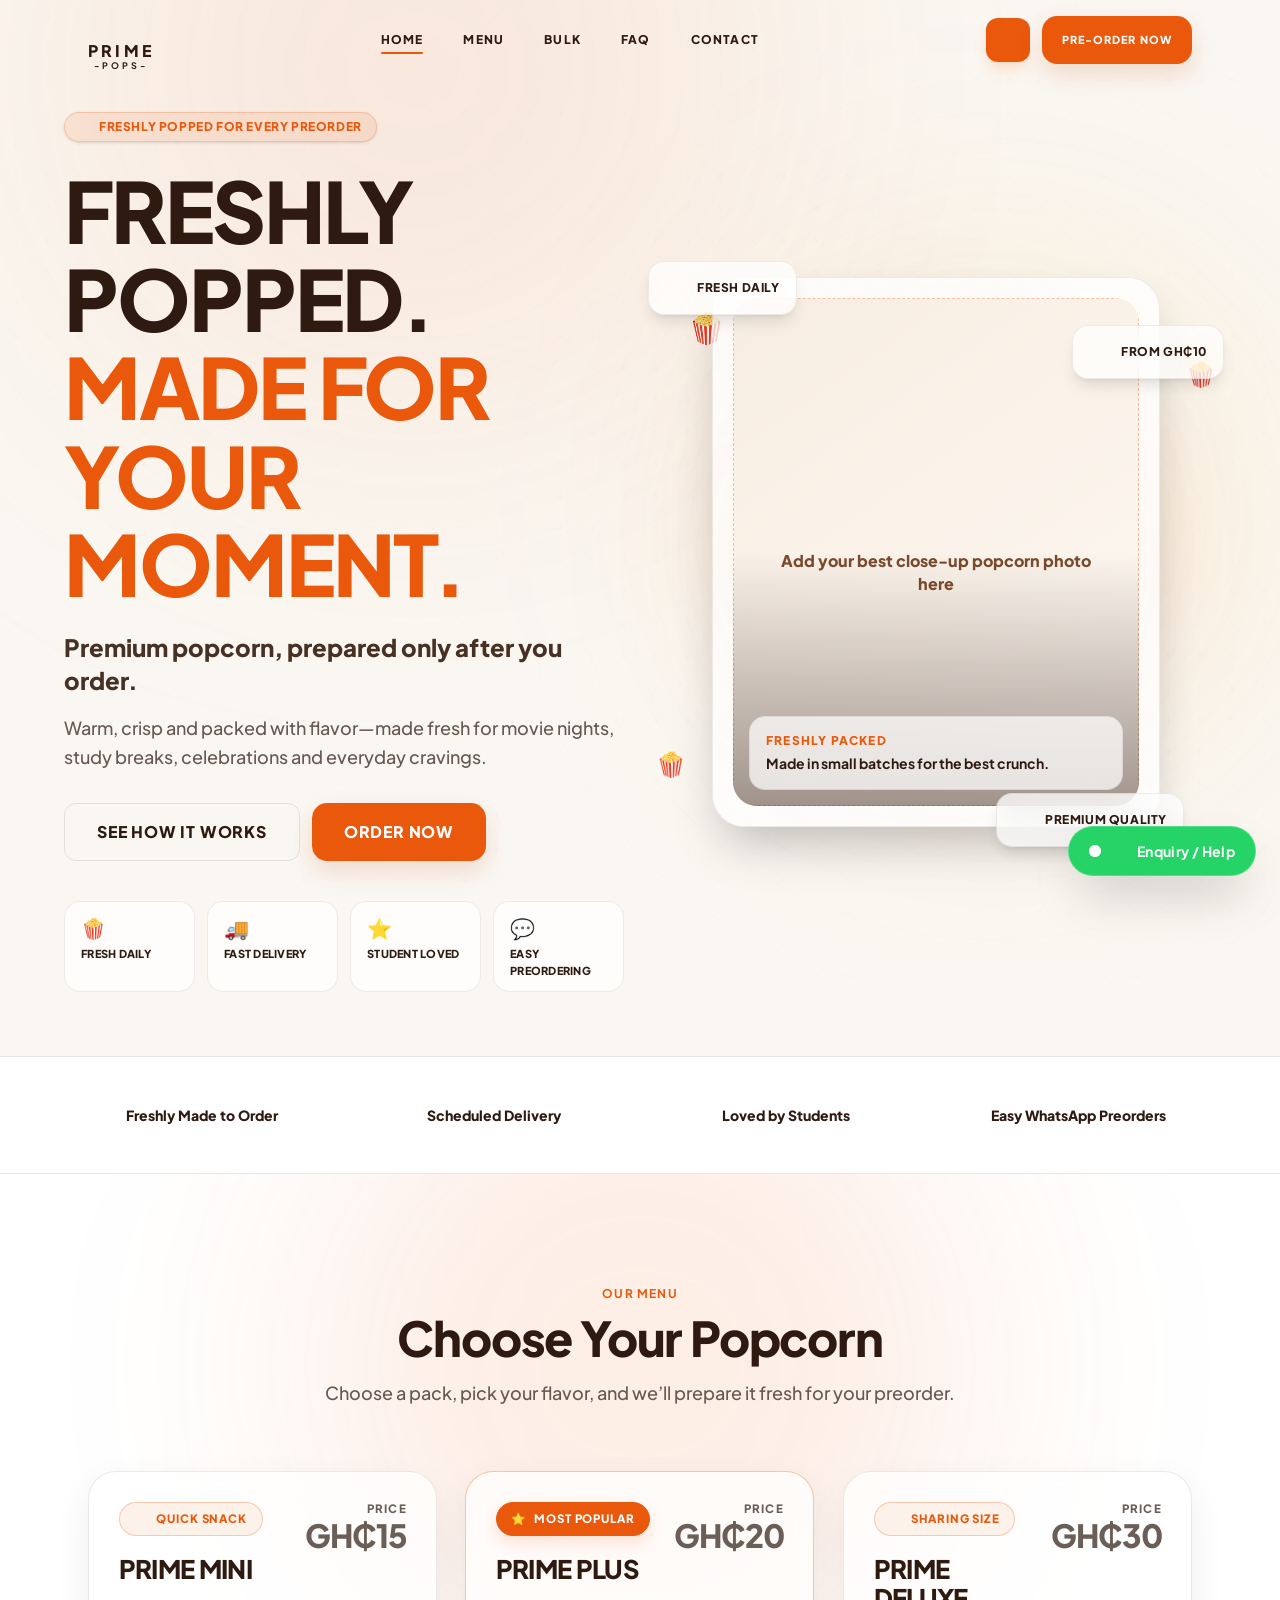
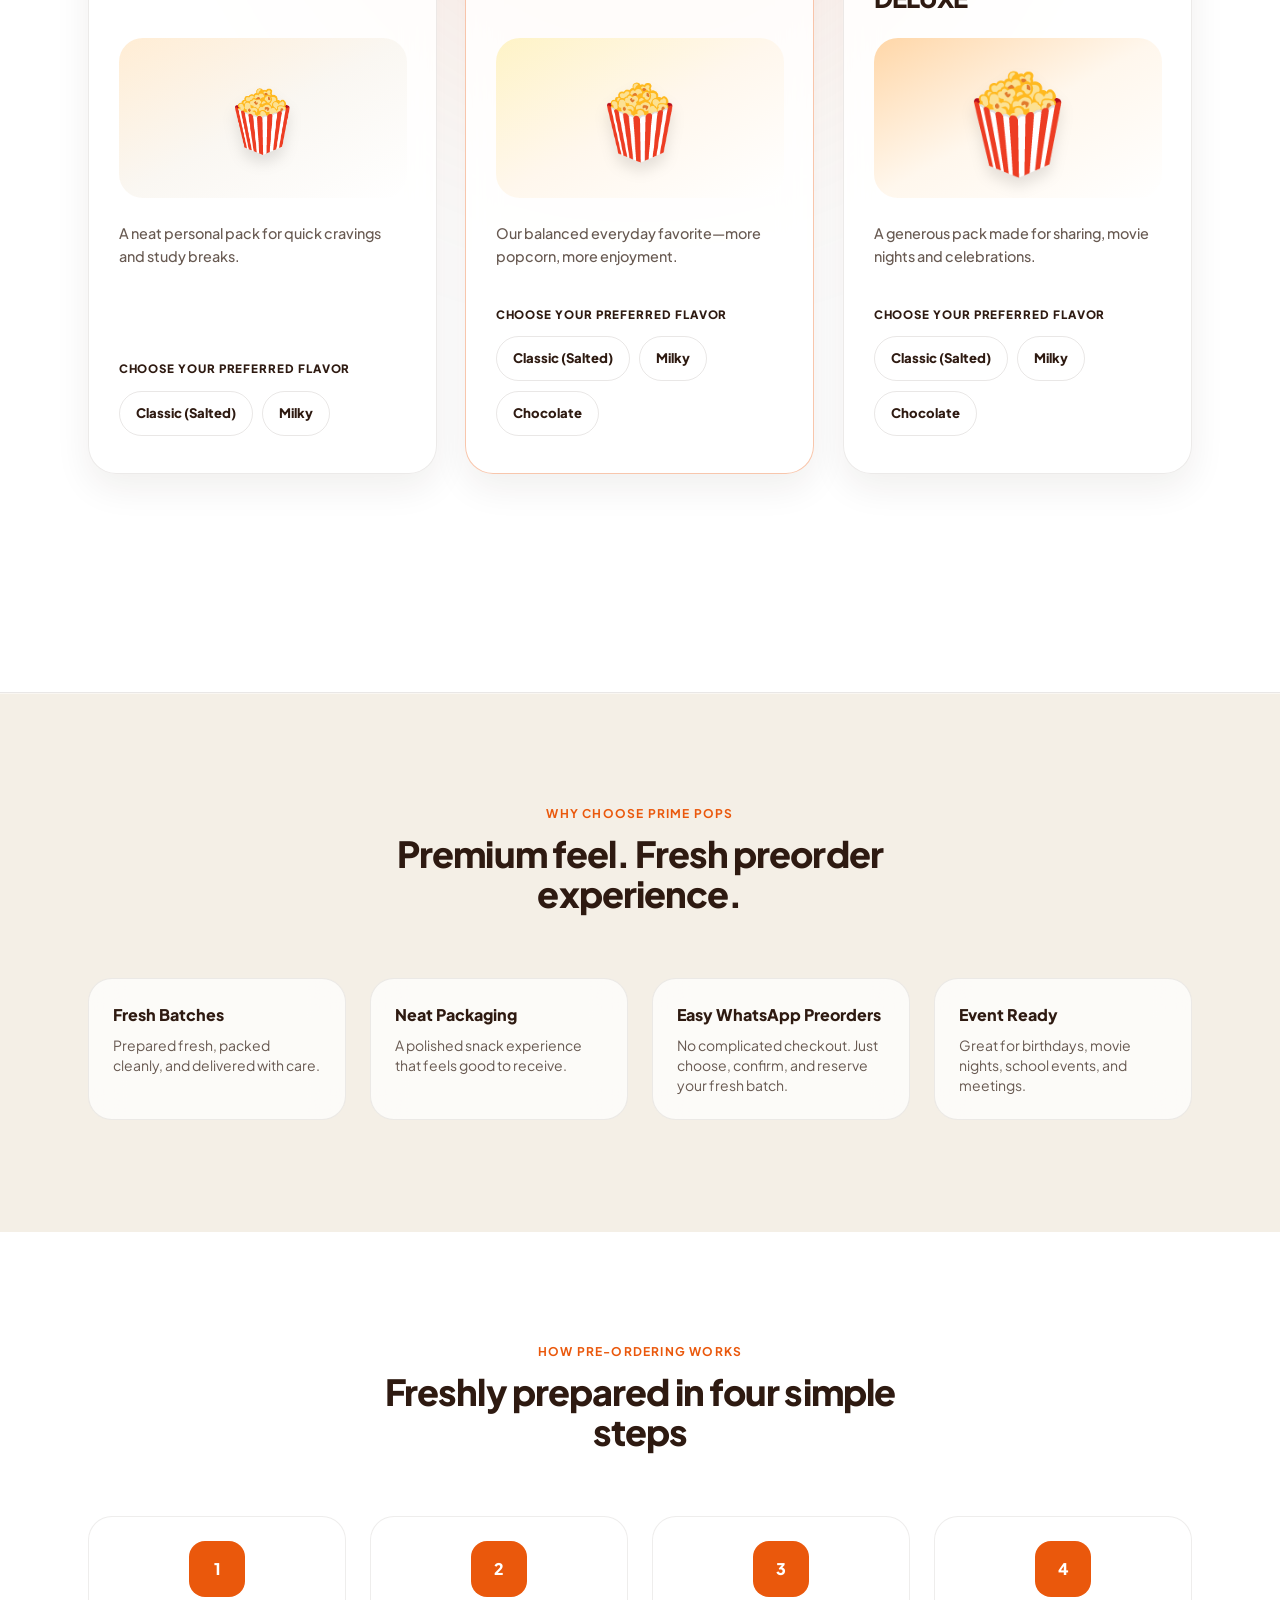
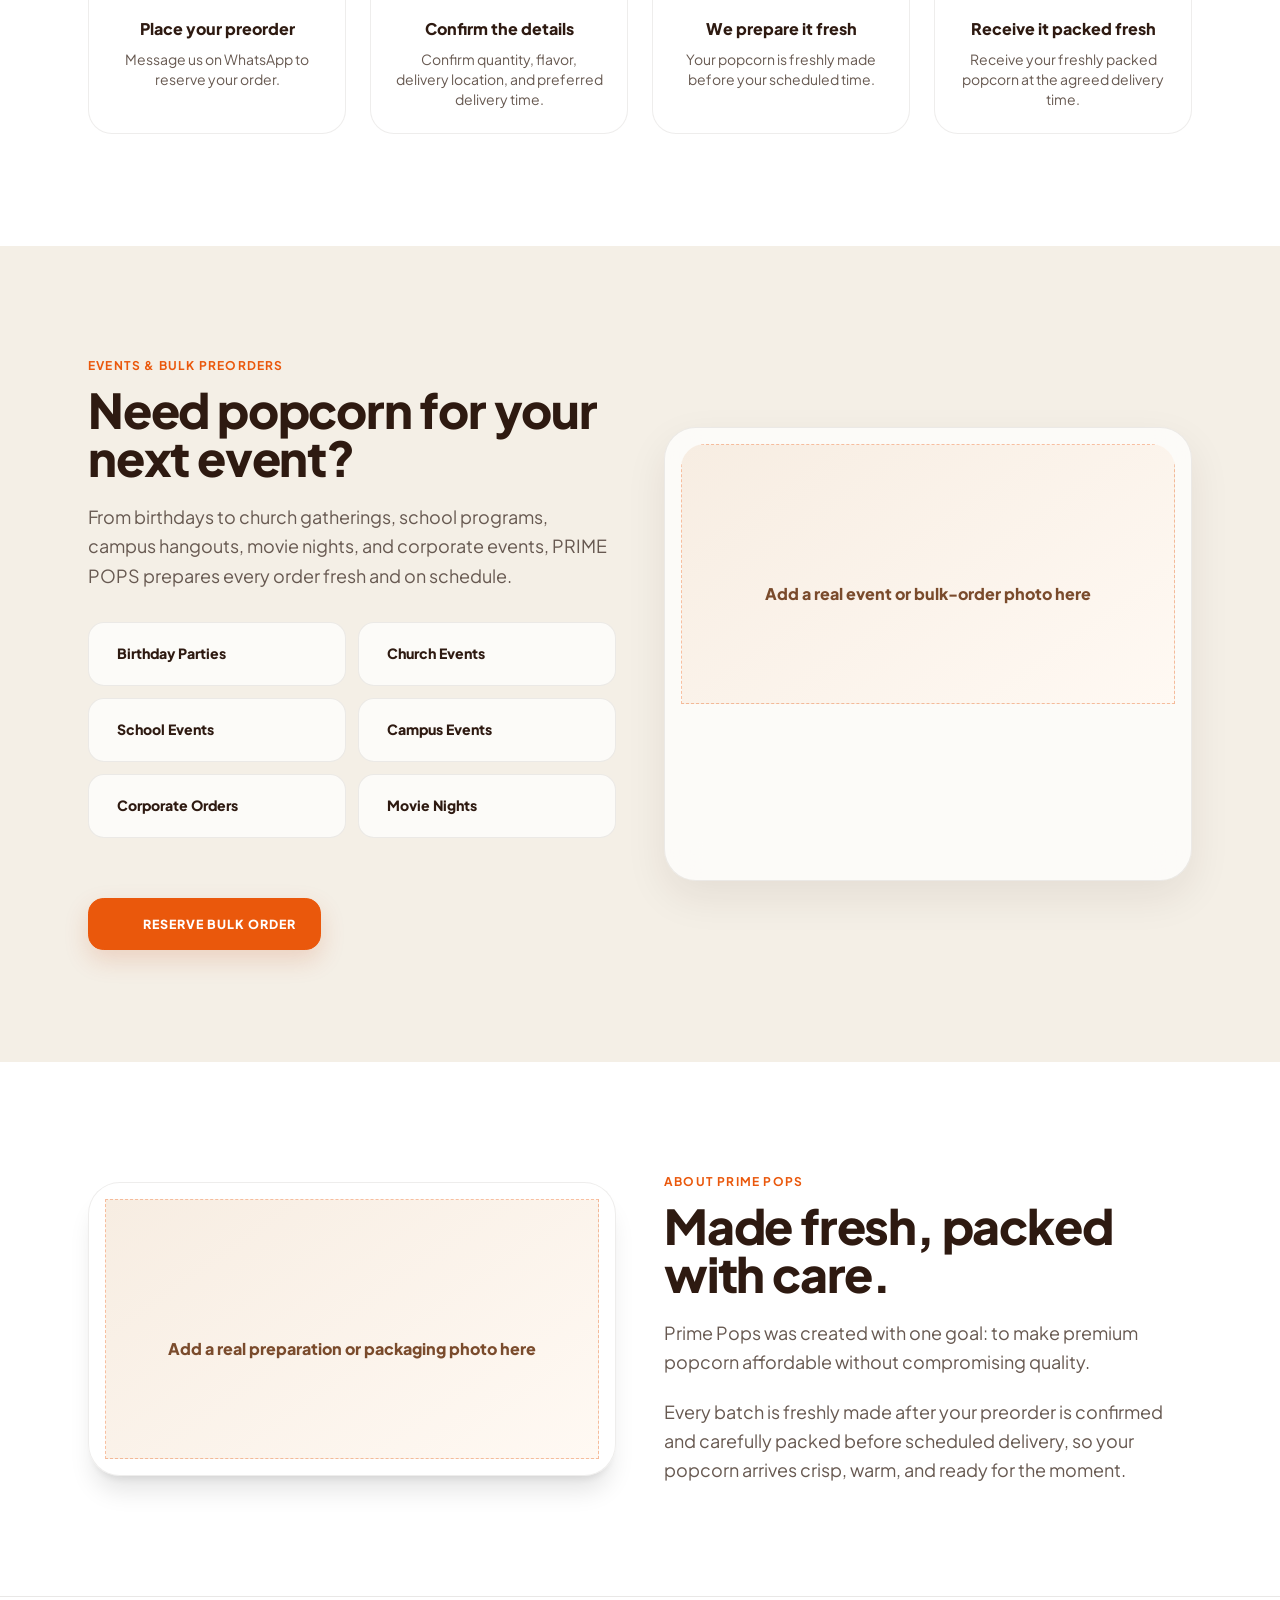
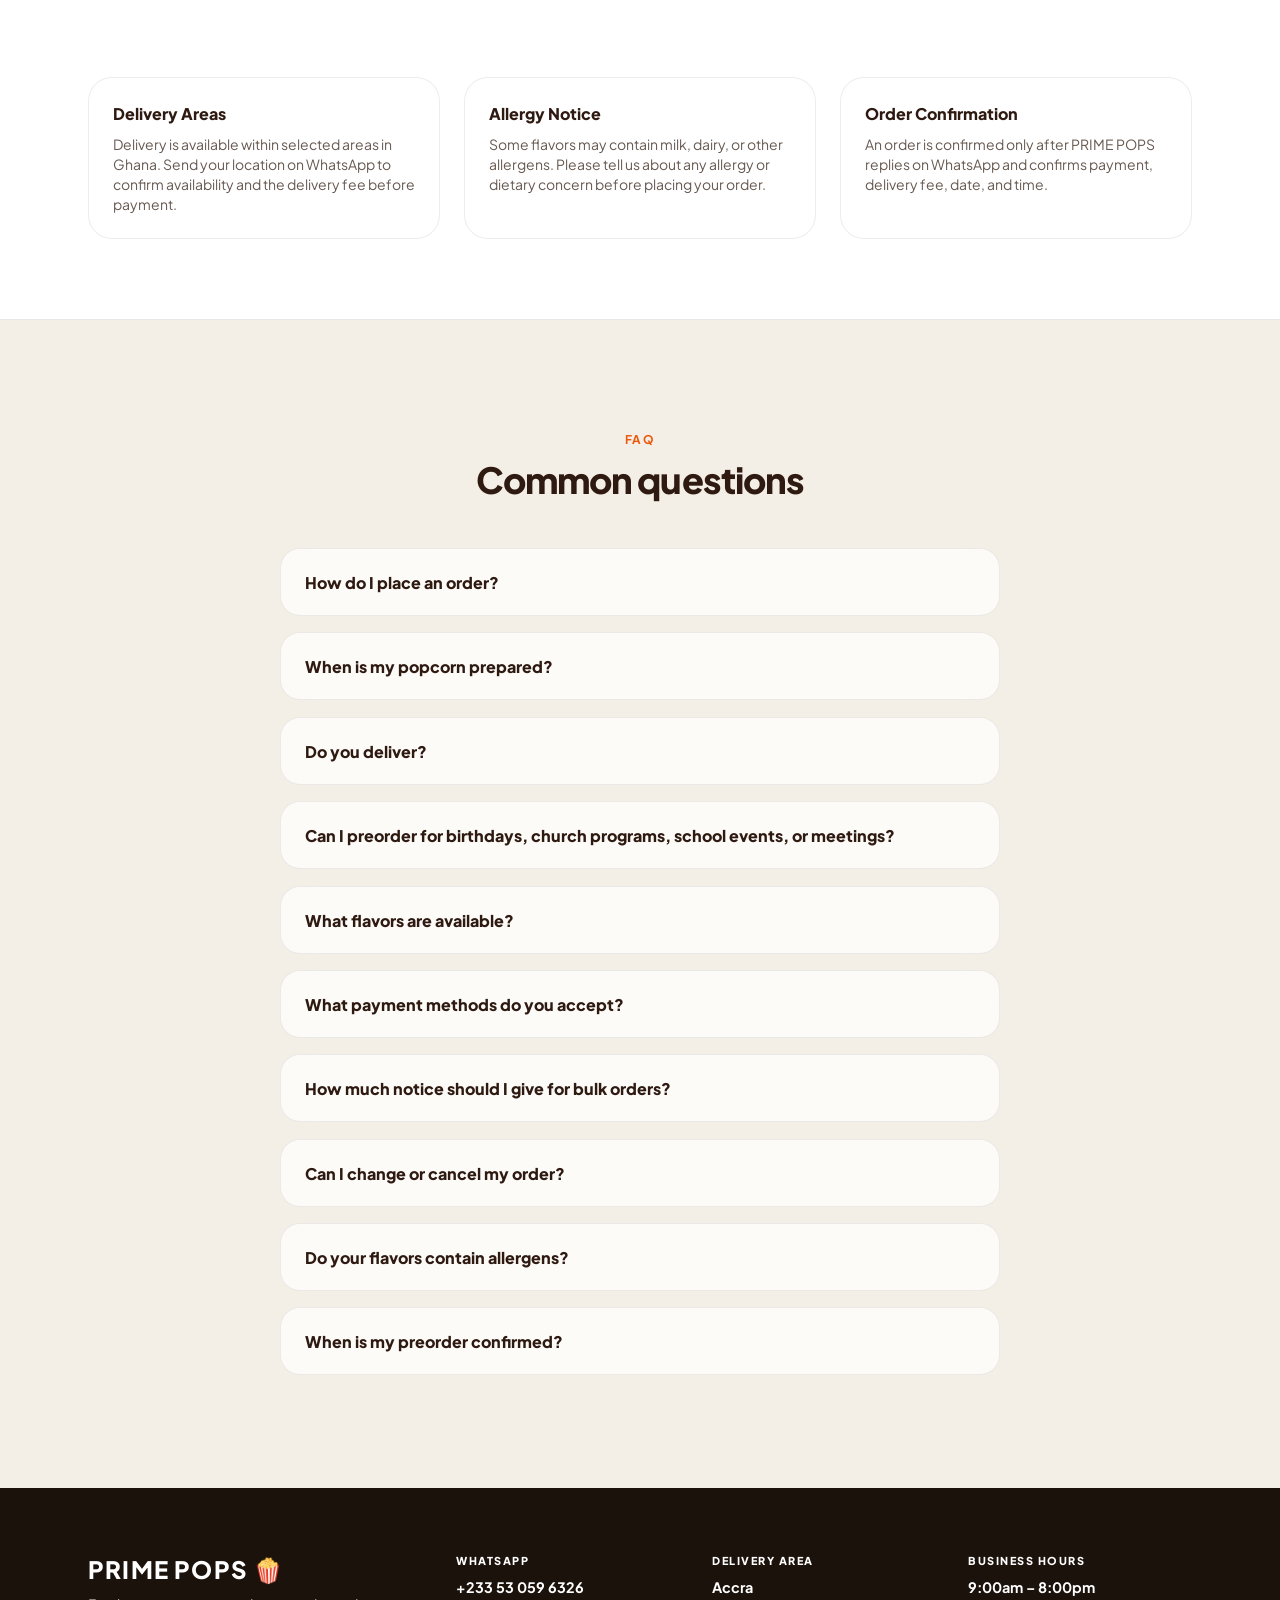
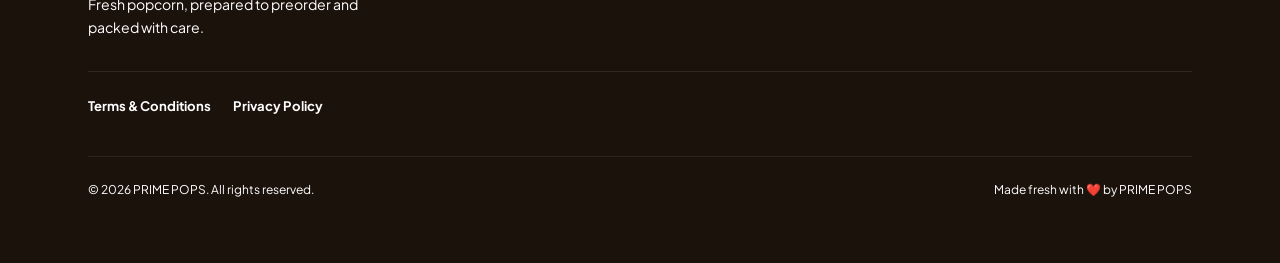
==== index.html @ 5472eee3 "First/Main codes" ====
<!DOCTYPE html>

<html class="scroll-smooth" data-build="production" lang="en">
<head>
<meta charset="utf-8"/>
<meta content="width=device-width, initial-scale=1.0" name="viewport"/>
<!-- Apply the saved theme before the page renders to prevent a light-mode flash -->
<script>
  try {
    if (localStorage.getItem('primepops-theme') === 'dark') {
      document.documentElement.classList.add('dark');
    }
  } catch (error) {}
</script>
<title>PRIME POPS | Premium Handcrafted Popcorn in Ghana</title>
<meta content="PRIME POPS offers freshly made-to-order premium popcorn for movie nights, study sessions, birthdays, events, campus deliveries, and everyday cravings. Pre-order easily on WhatsApp." name="description"/>
<meta content="PRIME POPS, premium popcorn Ghana, preorder popcorn, made to order popcorn, handcrafted popcorn, popcorn delivery, birthday popcorn packs, campus delivery, WhatsApp preorder" name="keywords"/>
<meta content="PRIME POPS" name="author"/>
<meta content="#EA580C" name="theme-color"/>
<link href="data:image/svg+xml,&lt;svg xmlns=%22http://www.w3.org/2000/svg%22 viewBox=%220 0 100 100%22&gt;&lt;text y=%22.9em%22 font-size=%2290%22&gt;🍿&lt;/text&gt;&lt;/svg&gt;" rel="icon"/>
<meta content="PRIME POPS | Popped to Perfection" property="og:title"/>
<meta content="Freshly popped after your order is confirmed—perfect for movie nights, study sessions, hangouts, birthdays, and every craving in between." property="og:description"/>
<meta content="website" property="og:type"/>
<meta content="https://images.unsplash.com/photo-1578849278619-e73505e9610f?auto=format&amp;fit=crop&amp;w=1200&amp;q=85" property="og:image"/>
<link href="https://fonts.googleapis.com" rel="preconnect"/>
<link crossorigin="" href="https://fonts.gstatic.com" rel="preconnect"/>
<link href="https://fonts.googleapis.com/css2?family=Plus+Jakarta+Sans:wght@300;400;500;600;700;800;950&amp;display=swap" rel="stylesheet"/>
<script defer="" src="https://unpkg.com/lucide@0.468.0"></script>
<script type="application/ld+json">
  {
    "@context": "https://schema.org",
    "@type": "FoodEstablishment",
    "name": "PRIME POPS",
    "description": "Freshly made-to-order premium popcorn for movie nights, study sessions, birthdays, events, and everyday cravings.",
    "servesCuisine": "Snacks",
    "priceRange": "GH₵10+",
    "telephone": "+233530596326",
    "sameAs": [],
    "makesOffer": [
      {"@type": "Offer", "name": "Prime Mini", "description": "Available in Classic (Salted) and Milky flavors.", "price": "15", "priceCurrency": "GHS", "availability": "https://schema.org/InStock"},
      {"@type": "Offer", "name": "Prime Plus", "description": "Available in Classic (Salted), Milky, and Chocolate flavors.", "price": "20", "priceCurrency": "GHS", "availability": "https://schema.org/InStock"},
      {"@type": "Offer", "name": "Prime Deluxe", "description": "Available in Classic (Salted), Milky, and Chocolate flavors.", "price": "30", "priceCurrency": "GHS", "availability": "https://schema.org/InStock"}
    ]
  }
  </script>
<link href="./styles.css" rel="stylesheet"/><!-- Place real optimized WebP/JPG photos inside ./images using the filenames referenced below. --></head>
<body class="bg-grid-pattern font-sans antialiased text-brand-cocoa dark:text-[#FFF8EF]">
<!-- Scroll progress indicator -->
<div id="scroll-progress"></div>
<!-- Main navigation -->
<nav class="fixed top-0 left-0 right-0 z-40 transition-all duration-300 bg-transparent border-b border-transparent" id="navbar">
<div class="max-w-6xl mx-auto px-6 h-20 flex items-center justify-between">
<a aria-label="PRIME POPS home" class="flex flex-col items-center group select-none text-brand-cocoa dark:text-white transition-colors duration-300" href="#home" id="nav-logo">
<div class="flex items-center justify-center text-brand-orange group-hover:scale-105 transition-transform duration-300">
<i class="w-7 h-7" data-lucide="popcorn"></i>
</div>
<span class="text-base font-extrabold tracking-[0.2em] leading-none mt-1">PRIME</span>
<span class="text-[9px] font-bold tracking-[0.35em] leading-none mt-0.5">-POPS-</span>
</a>
<div class="hidden md:flex items-center gap-10" id="nav-links">
<a class="nav-link text-xs font-black tracking-widest uppercase text-brand-cocoa dark:text-white hover:text-brand-orange transition-colors duration-200" href="#home">Home</a>
<a class="nav-link text-xs font-black tracking-widest uppercase text-brand-cocoa dark:text-white hover:text-brand-orange transition-colors duration-200" href="#products">Menu</a>
<a class="nav-link text-xs font-black tracking-widest uppercase text-brand-cocoa dark:text-white hover:text-brand-orange transition-colors duration-200" href="#bulk-orders">Bulk</a>
<a class="nav-link text-xs font-black tracking-widest uppercase text-brand-cocoa dark:text-white hover:text-brand-orange transition-colors duration-200" href="#faq">FAQ</a>
<a class="nav-link text-xs font-black tracking-widest uppercase text-brand-cocoa dark:text-white hover:text-brand-orange transition-colors duration-200" href="#footer">Contact</a>
</div>
<div class="hidden md:flex items-center gap-3">
<button aria-label="Toggle dark mode" class="w-11 h-11 rounded-xl bg-brand-orange hover:bg-brand-orangeHover text-white flex items-center justify-center transition-all duration-300 shadow-lg shadow-orange-500/15" id="theme-toggle-desktop">
<i class="w-5 h-5 theme-icon" data-lucide="moon"></i>
</button>
<a class="premium-button inline-flex items-center justify-center bg-brand-orange hover:bg-brand-orangeHover text-white text-[11px] font-black tracking-widest uppercase px-5 py-3 rounded-xl shadow-lg shadow-orange-500/10 select-none startup-primary-button" href="#products">Pre-Order Now</a>
</div>
<div class="flex items-center gap-3 md:hidden">
<button aria-label="Toggle dark mode" class="w-11 h-11 rounded-xl bg-brand-orange hover:bg-brand-orangeHover text-white flex items-center justify-center transition-all duration-300 shadow-lg shadow-orange-500/15" id="theme-toggle">
<i class="w-5 h-5 theme-icon" data-lucide="moon"></i>
</button>
<button aria-expanded="false" aria-label="Toggle menu" class="hamburger-toggle text-brand-cocoa dark:text-white hover:text-brand-orange focus:outline-none" id="mobile-menu-btn">
<span></span>
<span></span>
<span></span>
</button>
</div>
</div>
<div aria-hidden="true" class="mobile-menu-panel md:hidden absolute top-20 left-0 right-0 bg-[#FAF7F2]/95 dark:bg-[#120A06]/95 backdrop-blur-lg border-b border-brand-cocoa/10 dark:border-white/10 px-6 flex flex-col gap-6 shadow-xl text-brand-cocoa dark:text-white" id="mobile-menu">
<a class="mobile-link text-base font-extrabold tracking-wider uppercase hover:text-brand-orange transition-colors" href="#home"><i class="w-5 h-5 shrink-0" data-lucide="home"></i><span>Home</span></a>
<a class="mobile-link text-base font-extrabold tracking-wider uppercase hover:text-brand-orange transition-colors" href="#products"><i class="w-5 h-5 shrink-0" data-lucide="popcorn"></i><span>Menu</span></a>
<a class="mobile-link text-base font-extrabold tracking-wider uppercase hover:text-brand-orange transition-colors" href="#bulk-orders"><i class="w-5 h-5 shrink-0" data-lucide="package-check"></i><span>Bulk Preorders</span></a>
<a class="mobile-link text-base font-extrabold tracking-wider uppercase hover:text-brand-orange transition-colors" href="#faq"><i class="w-5 h-5 shrink-0" data-lucide="circle-help"></i><span>FAQ</span></a>
<a class="mobile-link text-base font-extrabold tracking-wider uppercase hover:text-brand-orange transition-colors" href="#footer"><i class="w-5 h-5 shrink-0" data-lucide="message-circle"></i><span>Contact</span></a>
<a class="mobile-link w-full text-center bg-brand-orange hover:bg-brand-orangeHover text-white text-xs font-black tracking-widest uppercase py-4 rounded-xl transition-all shadow-md" href="#products"><i class="w-5 h-5 shrink-0" data-lucide="shopping-bag"></i><span>Pre-Order Now</span></a>
</div>
</nav>
<!-- Main website content -->
<main id="main-content">
<!-- Hero section -->
<section class="min-h-screen flex items-center justify-center pt-28 pb-16 px-6 relative overflow-hidden" id="home">
<div class="absolute inset-0 pointer-events-none overflow-hidden -z-10">
<div class="absolute -top-[280px] left-[5%] w-[700px] h-[700px] bg-brand-orange/10 rounded-full blur-[150px] animate-pulse-soft mobile-soft-blur"></div>
<div class="absolute top-[250px] right-[2%] w-[520px] h-[520px] bg-amber-500/10 rounded-full blur-[130px] animate-pulse-soft mobile-soft-blur"></div>
</div>
<div class="max-w-6xl mx-auto w-full grid lg:grid-cols-12 gap-14 lg:gap-8 items-center relative z-10">
<div class="lg:col-span-6 text-center lg:text-left flex flex-col items-center lg:items-start reveal-left">
<div class="inline-flex items-center gap-1.5 px-3.5 py-1.5 bg-[#FDF2E9] dark:bg-brand-orange/10 border border-orange-200/80 dark:border-orange-400/20 rounded-full text-xs font-extrabold text-brand-orange tracking-wider uppercase mb-6 shadow-sm">
<i class="w-3.5 h-3.5 fill-brand-orange text-brand-orange" data-lucide="star"></i>Freshly Popped for Every Preorder</div>
<h1 class="text-5xl sm:text-6xl md:text-[5.25rem] font-black text-brand-cocoa dark:text-white tracking-tight leading-[1.05] mb-6">FRESHLY POPPED.<br/><span class="text-brand-orange">MADE FOR YOUR MOMENT.</span></h1>
<h2 class="text-xl sm:text-2xl font-extrabold text-brand-cocoaLight dark:text-orange-50 leading-snug mb-4">Premium popcorn, prepared only after you order.</h2>
<p class="text-brand-gray dark:text-orange-100/75 text-base md:text-lg max-w-xl mb-8 leading-relaxed font-medium">Warm, crisp and packed with flavor—made fresh for movie nights, study breaks, celebrations and everyday cravings.</p>
<div class="flex flex-col sm:flex-row gap-3 w-full sm:w-auto mb-10">
<a class="inline-flex items-center justify-center px-8 py-4 bg-white/70 dark:bg-white/10 hover:bg-white dark:hover:bg-white/15 text-brand-cocoa dark:text-white font-extrabold rounded-xl tracking-wider uppercase border border-brand-cocoa/10 dark:border-white/10 transition-all duration-300" href="#order-process">
              See How It Works
            </a>
<a class="premium-button inline-flex items-center justify-center px-8 py-4 bg-brand-orange hover:bg-brand-orangeHover text-white font-extrabold rounded-xl tracking-wider uppercase shadow-xl shadow-orange-500/25 startup-primary-button" href="#products">
              ORDER NOW 
            </a>
</div>
<div class="grid grid-cols-2 sm:grid-cols-4 gap-3 w-full max-w-xl">
<div class="glass-card rounded-2xl px-4 py-3 text-left"><div class="text-xl">🍿</div><p class="text-[11px] font-black uppercase tracking-wide mt-1">Fresh Daily</p></div>
<div class="glass-card rounded-2xl px-4 py-3 text-left"><div class="text-xl">🚚</div><p class="text-[11px] font-black uppercase tracking-wide mt-1">Fast Delivery</p></div>
<div class="glass-card rounded-2xl px-4 py-3 text-left"><div class="text-xl">⭐</div><p class="text-[11px] font-black uppercase tracking-wide mt-1">Student Loved</p></div>
<div class="glass-card rounded-2xl px-4 py-3 text-left"><div class="text-xl">💬</div><p class="text-[11px] font-black uppercase tracking-wide mt-1">Easy Preordering</p></div>
</div>
</div>
<div class="lg:col-span-6 flex justify-center items-center relative reveal-right">
<span class="absolute top-8 left-8 text-3xl animate-popcorn-float select-none">🍿</span>
<span class="absolute bottom-12 left-0 text-2xl animate-float-delayed select-none">🍿</span>
<span class="absolute top-20 right-0 text-2xl animate-float-slow select-none">🍿</span>
<div class="absolute w-80 h-80 rounded-full bg-brand-orange/20 blur-[80px] pointer-events-none -z-10 animate-pulse-soft mobile-soft-blur"></div>
<div class="w-full max-w-md glass-card rounded-[2rem] p-4 md:p-5 shadow-2xl relative border border-brand-orange/15 overflow-hidden animate-float-slow">
<div class="absolute inset-0 bg-gradient-to-tr from-white/0 via-white/5 to-white/30 dark:to-white/5 pointer-events-none"></div>
<div class="relative rounded-[1.5rem] overflow-hidden bg-brand-creamDark dark:bg-brand-deepSoft aspect-[4/5]">
<!-- Replace ./images/hero-popcorn.webp with your real optimized photo. Recommended WebP. --><img alt="Your real hero popcorn photo" class="w-full h-full object-cover product-img photo-slot-image" decoding="async" height="1125" loading="eager" onerror="this.hidden=true; this.nextElementSibling.hidden=false;" src="./images/hero-popcorn.webp" width="900"/><div class="photo-slot-marker" hidden=""><i class="w-7 h-7" data-lucide="image-plus"></i><span>Add your best close-up popcorn photo here</span></div>
<div class="absolute inset-0 bg-gradient-to-t from-brand-cocoa/45 via-transparent to-transparent"></div>
<div class="absolute left-4 bottom-4 right-4 glass-card rounded-2xl p-4 text-left">
<p class="text-xs font-black tracking-widest uppercase text-brand-orange mb-1">Freshly packed</p>
<p class="text-sm font-bold text-brand-cocoa dark:text-white">Made in small batches for the best crunch.</p>
</div>
</div>
</div>
<div class="absolute -top-4 -left-2 glass-card rounded-2xl p-4 shadow-lg hidden sm:flex items-center gap-3 animate-float-delayed">
<i class="w-5 h-5 text-brand-orange" data-lucide="sparkles"></i><span class="text-xs font-black uppercase tracking-wider">Fresh Daily</span>
</div>
<div class="absolute top-12 -right-2 glass-card rounded-2xl p-4 shadow-lg hidden sm:flex items-center gap-3 animate-float-slow">
<i class="w-5 h-5 text-brand-orange" data-lucide="badge-cent"></i><span class="text-xs font-black uppercase tracking-wider">From GH₵10</span>
</div>
<div class="absolute -bottom-5 right-8 glass-card rounded-2xl p-4 shadow-lg hidden sm:flex items-center gap-3 animate-float-delayed">
<i class="w-5 h-5 text-brand-orange" data-lucide="shield-check"></i><span class="text-xs font-black uppercase tracking-wider">Premium Quality</span>
</div>
</div>
</div>
</section>


<!-- Key service highlights -->
<section class="py-8 px-6 border-y border-brand-cocoa/5 dark:border-white/10 section-white reveal">
<div class="max-w-6xl mx-auto grid grid-cols-2 md:grid-cols-4 gap-4 text-center">
<div class="p-4"><i class="w-6 h-6 text-brand-orange mx-auto mb-2" data-lucide="popcorn"></i><p class="font-extrabold text-sm">Freshly Made to Order</p></div>
<div class="p-4"><i class="w-6 h-6 text-brand-orange mx-auto mb-2" data-lucide="truck"></i><p class="font-extrabold text-sm">Scheduled Delivery</p></div>
<div class="p-4"><i class="w-6 h-6 text-brand-orange mx-auto mb-2" data-lucide="star"></i><p class="font-extrabold text-sm">Loved by Students</p></div>
<div class="p-4"><i class="w-6 h-6 text-brand-orange mx-auto mb-2" data-lucide="message-circle"></i><p class="font-extrabold text-sm">Easy WhatsApp Preorders</p></div>
</div>
</section>


<!-- Product menu and flavor selection -->
<section class="py-28 section-white border-b border-brand-cocoa/5 dark:border-white/10 relative overflow-hidden" id="products">
<div class="absolute -top-40 left-1/2 -translate-x-1/2 w-[700px] h-[700px] bg-brand-orange/5 dark:bg-brand-orange/10 rounded-full blur-[120px] pointer-events-none"></div>
<div class="max-w-6xl mx-auto px-6 relative z-10">
<div class="text-center max-w-2xl mx-auto mb-16 reveal">
<span class="text-xs font-bold text-brand-orange tracking-widest uppercase block mb-3">Our Menu</span>
<h2 class="text-4xl md:text-5xl font-black tracking-tight mb-4">Choose Your Popcorn</h2>
<p class="text-brand-gray dark:text-orange-100/70 text-base md:text-lg leading-relaxed font-medium">Choose a pack, pick your flavor, and we’ll prepare it fresh for your preorder.</p>
</div>
<div class="grid lg:grid-cols-3 gap-7 mb-10 items-stretch">
<article aria-label="Select Prime Mini pack" class="menu-pack-card glass-card rounded-3xl p-7 transition-all duration-500 reveal startup-product-card" id="pack-mini" onclick="selectPack('mini')" role="button" tabindex="0">
<div class="product-card-header">
<div class="product-card-heading">
<span class="product-card-label">
<i class="w-3.5 h-3.5" data-lucide="popcorn"></i>
<span>Quick Snack</span>
</span>
<h3 class="product-card-title">PRIME MINI</h3>
</div>
<div class="product-card-price">
<p class="product-card-price-label">Price</p>
<p class="product-card-price-value">GH₵15</p>
</div>
</div>
<div class="product-card-visual h-36 rounded-3xl bg-gradient-to-br from-orange-100 via-brand-cream to-white dark:from-brand-orange/15 dark:via-white/5 dark:to-brand-deepSoft flex items-center justify-center mb-6 overflow-hidden">
<div class="text-6xl drop-shadow-xl transition-transform duration-500 hover:scale-110">🍿</div>
</div>
<p class="text-brand-gray dark:text-orange-100/70 text-sm leading-relaxed mb-6 font-medium">A neat personal pack for quick cravings and study breaks.</p>
<div class="space-y-2" id="flavors-mini"></div>
</article>
<article aria-label="Select Prime Plus pack" class="menu-pack-card glass-card rounded-3xl p-7 transition-all duration-500 reveal reveal-delay-100 startup-product-card most-popular-card" id="pack-bossu" onclick="selectPack('bossu')" role="button" tabindex="0">
<div class="product-card-header">
<div class="product-card-heading">
<span class="product-card-label product-card-label-popular" aria-label="Most popular product">
<span aria-hidden="true">⭐</span>
<span>Most Popular</span>
</span>
<h3 class="product-card-title">PRIME PLUS</h3>
</div>
<div class="product-card-price">
<p class="product-card-price-label">Price</p>
<p class="product-card-price-value">GH₵20</p>
</div>
</div>
<div class="product-card-visual h-36 rounded-3xl bg-gradient-to-br from-amber-100 via-orange-50 to-white dark:from-brand-orange/20 dark:via-white/5 dark:to-brand-deepSoft flex items-center justify-center mb-6 overflow-hidden">
<div class="text-7xl drop-shadow-xl transition-transform duration-500 hover:scale-110">🍿</div>
</div>
<p class="text-brand-gray dark:text-orange-100/70 text-sm leading-relaxed mb-6 font-medium">Our balanced everyday favorite—more popcorn, more enjoyment.</p>
<div class="space-y-2" id="flavors-bossu"></div>
</article>
<article aria-label="Select Prime Deluxe pack" class="menu-pack-card glass-card rounded-3xl p-7 transition-all duration-500 reveal reveal-delay-200 startup-product-card" id="pack-bigman" onclick="selectPack('bigman')" role="button" tabindex="0">
<div class="product-card-header">
<div class="product-card-heading">
<span class="product-card-label">
<i class="w-3.5 h-3.5" data-lucide="crown"></i>
<span>Sharing Size</span>
</span>
<h3 class="product-card-title">PRIME DELUXE</h3>
</div>
<div class="product-card-price">
<p class="product-card-price-label">Price</p>
<p class="product-card-price-value">GH₵30</p>
</div>
</div>
<div class="product-card-visual h-36 rounded-3xl bg-gradient-to-br from-orange-200 via-orange-50 to-white dark:from-brand-orange/25 dark:via-white/5 dark:to-brand-deepSoft flex items-center justify-center mb-6 overflow-hidden">
<div class="text-8xl drop-shadow-xl transition-transform duration-500 hover:scale-110">🍿</div>
</div>
<p class="text-brand-gray dark:text-orange-100/70 text-sm leading-relaxed mb-6 font-medium">A generous pack made for sharing, movie nights and celebrations.</p>
<div class="space-y-2" id="flavors-bigman"></div>
</article>
</div>
<div aria-live="polite" class="menu-summary-card glass-card rounded-[2rem] p-6 md:p-8 shadow-xl checkout-bar" id="menu-checkout">
<div class="grid lg:grid-cols-12 gap-8 items-center">
<div class="lg:col-span-5">
<span class="text-xs font-black text-brand-orange tracking-widest uppercase block mb-2">Ready to order</span>
<h3 class="text-2xl md:text-3xl font-black tracking-tight mb-3">Proceed to Checkout</h3>
<p class="text-sm text-brand-gray dark:text-orange-100/70 leading-relaxed">Choose your pack and flavor, then reserve it on WhatsApp. Your popcorn will be freshly made after confirmation.</p>
<div class="mt-4 rounded-2xl border border-orange-200 dark:border-orange-400/20 bg-orange-50/80 dark:bg-brand-orange/10 p-4">
<p class="text-xs font-extrabold leading-relaxed text-brand-cocoa dark:text-orange-50"><span class="text-brand-orange">Important:</span> Sending the WhatsApp message does not confirm your order. Your preorder is confirmed only after PRIME POPS replies and payment or delivery arrangements are agreed.</p>
</div>
</div>
<div class="lg:col-span-4 grid grid-cols-2 gap-4">
<div class="rounded-2xl bg-white/70 dark:bg-white/5 border border-brand-cocoa/5 dark:border-white/10 p-4">
<p class="text-[10px] font-black tracking-widest text-brand-gray dark:text-orange-100/60 uppercase mb-1">Selected</p>
<p class="font-extrabold" id="summary-pack">Not selected</p>
</div>
<div class="rounded-2xl bg-white/70 dark:bg-white/5 border border-brand-cocoa/5 dark:border-white/10 p-4">
<p class="text-[10px] font-black tracking-widest text-brand-gray dark:text-orange-100/60 uppercase mb-1">Flavor</p>
<p class="font-extrabold" id="summary-flavor">Not selected</p>
</div>
<div class="rounded-2xl bg-white/70 dark:bg-white/5 border border-brand-cocoa/5 dark:border-white/10 p-4 flex items-center justify-between col-span-2 sm:col-span-1">
<div>
<p class="text-[10px] font-black tracking-widest text-brand-gray dark:text-orange-100/60 uppercase mb-1">Quantity</p>
<p class="font-extrabold" id="summary-qty">Not selected</p>
</div>
<div class="flex items-center gap-2">
<button aria-label="Decrease checkout quantity" class="w-9 h-9 rounded-xl bg-white dark:bg-white/10 border border-brand-cocoa/10 dark:border-white/10 font-black transition hover:border-brand-orange" onclick="changeMenuQty(-1)">−</button>
<button aria-label="Increase checkout quantity" class="w-9 h-9 rounded-xl bg-white dark:bg-white/10 border border-brand-cocoa/10 dark:border-white/10 font-black transition hover:border-brand-orange" onclick="changeMenuQty(1)">+</button>
</div>
</div>
<div class="rounded-2xl bg-brand-orange text-white p-4 col-span-2 sm:col-span-1">
<p class="text-[10px] font-black tracking-widest text-white/75 uppercase mb-1">Total</p>
<p class="font-black text-2xl" id="summary-total">GH₵0</p>
</div>
</div>
<div class="lg:col-span-3">
<button class="premium-button w-full py-4 bg-brand-orange hover:bg-brand-orangeHover text-white font-black rounded-2xl flex items-center justify-center gap-2 shadow-xl shadow-orange-500/20 startup-primary-button" onclick="preorderSelectedPack()">
<i class="w-5 h-5" data-lucide="message-square"></i>
                Preorder Now
              </button>
<button class="back-to-menu-button" onclick="backToMenu()" type="button">
<i class="w-4 h-4" data-lucide="arrow-left"></i>
Back to Menu
</button>
<p class="flavor-error mt-4 text-center" id="menu-checkout-error">Please choose a pack and flavor before continuing.</p>
<p class="hidden mt-4 text-center text-xs font-bold text-brand-orange" id="large-order-notice">Orders above 20 packs may require 24–48 hours’ notice.</p>
</div>
</div>
</div>
</div>
</section>


<!-- Why choose PRIME POPS -->
<section class="py-28 section-alt" id="why">
<div class="max-w-6xl mx-auto px-6"><div class="text-center max-w-xl mx-auto mb-16 reveal"><span class="text-xs font-bold text-brand-orange tracking-widest uppercase block mb-3">Why Choose PRIME POPS</span><h2 class="text-4xl font-black tracking-tight">Premium feel. Fresh preorder experience.</h2></div>
<div class="grid sm:grid-cols-2 lg:grid-cols-4 gap-6">
<div class="glass-card rounded-3xl p-6 reveal"><i class="w-7 h-7 text-brand-orange mb-5" data-lucide="sparkles"></i><h3 class="font-extrabold mb-2">Fresh Batches</h3><p class="text-sm text-brand-gray dark:text-orange-100/70">Prepared fresh, packed cleanly, and delivered with care.</p></div>
<div class="glass-card rounded-3xl p-6 reveal reveal-delay-100"><i class="w-7 h-7 text-brand-orange mb-5" data-lucide="package-check"></i><h3 class="font-extrabold mb-2">Neat Packaging</h3><p class="text-sm text-brand-gray dark:text-orange-100/70">A polished snack experience that feels good to receive.</p></div>
<div class="glass-card rounded-3xl p-6 reveal reveal-delay-200"><i class="w-7 h-7 text-brand-orange mb-5" data-lucide="message-circle"></i><h3 class="font-extrabold mb-2">Easy WhatsApp Preorders</h3><p class="text-sm text-brand-gray dark:text-orange-100/70">No complicated checkout. Just choose, confirm, and reserve your fresh batch.</p></div>
<div class="glass-card rounded-3xl p-6 reveal reveal-delay-300"><i class="w-7 h-7 text-brand-orange mb-5" data-lucide="calendar-heart"></i><h3 class="font-extrabold mb-2">Event Ready</h3><p class="text-sm text-brand-gray dark:text-orange-100/70">Great for birthdays, movie nights, school events, and meetings.</p></div>
</div></div>
</section>


<!-- Ordering process -->
<section class="py-28 section-white" id="order-process">
<div class="max-w-6xl mx-auto px-6"><div class="text-center max-w-xl mx-auto mb-16 reveal"><span class="text-xs font-bold text-brand-orange tracking-widest uppercase block mb-3">How Pre-Ordering Works</span><h2 class="text-4xl font-black tracking-tight">Freshly prepared in four simple steps</h2></div>
<div class="grid md:grid-cols-4 gap-6">
<div class="glass-card rounded-3xl p-6 text-center reveal"><div class="w-14 h-14 mx-auto bg-brand-orange text-white rounded-2xl grid place-items-center font-black mb-5">1</div><h3 class="font-extrabold mb-2">Place your preorder</h3><p class="text-sm text-brand-gray dark:text-orange-100/70">Message us on WhatsApp to reserve your order.</p></div>
<div class="glass-card rounded-3xl p-6 text-center reveal reveal-delay-100"><div class="w-14 h-14 mx-auto bg-brand-orange text-white rounded-2xl grid place-items-center font-black mb-5">2</div><h3 class="font-extrabold mb-2">Confirm the details</h3><p class="text-sm text-brand-gray dark:text-orange-100/70">Confirm quantity, flavor, delivery location, and preferred delivery time.</p></div>
<div class="glass-card rounded-3xl p-6 text-center reveal reveal-delay-200"><div class="w-14 h-14 mx-auto bg-brand-orange text-white rounded-2xl grid place-items-center font-black mb-5">3</div><h3 class="font-extrabold mb-2">We prepare it fresh</h3><p class="text-sm text-brand-gray dark:text-orange-100/70">Your popcorn is freshly made before your scheduled time.</p></div>
<div class="glass-card rounded-3xl p-6 text-center reveal reveal-delay-300"><div class="w-14 h-14 mx-auto bg-brand-orange text-white rounded-2xl grid place-items-center font-black mb-5">4</div><h3 class="font-extrabold mb-2">Receive it packed fresh</h3><p class="text-sm text-brand-gray dark:text-orange-100/70">Receive your freshly packed popcorn at the agreed delivery time.</p></div>
</div></div>
</section>


<!-- Events and bulk preorders -->
<section class="py-28 section-alt overflow-hidden" id="bulk-orders">
<div class="max-w-6xl mx-auto px-6 grid lg:grid-cols-2 gap-12 items-center">
<div class="event-copy reveal-left">
<span class="text-xs font-bold text-brand-orange tracking-widest uppercase block mb-3">Events &amp; Bulk Preorders</span>
<h2 class="text-4xl md:text-5xl font-black tracking-tight mb-5">Need popcorn for your next event?</h2>
<p class="text-brand-gray dark:text-orange-100/70 text-lg leading-relaxed mb-8">From birthdays to church gatherings, school programs, campus hangouts, movie nights, and corporate events, PRIME POPS prepares every order fresh and on schedule.</p>
<div aria-label="Events we cater for" class="event-card-grid">
<div class="event-type-card"><i data-lucide="cake-slice"></i><span>Birthday Parties</span></div>
<div class="event-type-card"><i data-lucide="church"></i><span>Church Events</span></div>
<div class="event-type-card"><i data-lucide="school"></i><span>School Events</span></div>
<div class="event-type-card"><i data-lucide="users"></i><span>Campus Events</span></div>
<div class="event-type-card"><i data-lucide="briefcase-business"></i><span>Corporate Orders</span></div>
<div class="event-type-card"><i data-lucide="clapperboard"></i><span>Movie Nights</span></div>
</div>
<button aria-label="Reserve a bulk popcorn preorder on WhatsApp" class="premium-button startup-primary-button bulk-order-button" onclick="launchBulkWhatsApp()" type="button">
<i class="w-5 h-5" data-lucide="message-square"></i>
    Reserve Bulk Order
  </button>
</div>
<div class="reveal-right glass-card rounded-[2rem] overflow-hidden p-4 event-photo-card">


<!-- Replace ./images/event-popcorn.webp with your real optimized event popcorn photo. -->
<div class="photo-slot-frame photo-slot-landscape">
<img alt="Real PRIME POPS event order" class="photo-slot-image" decoding="async" loading="lazy" onerror="this.hidden=true; this.nextElementSibling.hidden=false;" src="./images/event-popcorn.webp"/>
<div class="photo-slot-marker" hidden=""><i class="w-7 h-7" data-lucide="image-plus"></i><span>Add a real event or bulk-order photo here</span></div>
</div>
</div>
</div>
</section>


<!-- About PRIME POPS -->
<section class="py-28 section-white" id="about">
<div class="max-w-6xl mx-auto px-6 grid lg:grid-cols-2 gap-12 items-center">
<div class="reveal-left glass-card rounded-[2rem] overflow-hidden p-4 shadow-xl"><!-- Replace ./images/popcorn-preparation.webp with your real optimized photo. Recommended WebP. --><img alt="Your real preparation photo" class="w-full h-[420px] object-cover rounded-[1.5rem] product-img photo-slot-image" decoding="async" height="630" loading="lazy" onerror="this.hidden=true; this.nextElementSibling.hidden=false;" src="./images/popcorn-preparation.webp" width="900"/><div class="photo-slot-marker" hidden=""><i class="w-7 h-7" data-lucide="image-plus"></i><span>Add a real preparation or packaging photo here</span></div></div>
<div class="reveal-right"><span class="text-xs font-bold text-brand-orange tracking-widest uppercase block mb-3">About PRIME POPS</span><h2 class="text-4xl md:text-5xl font-black tracking-tight mb-5">Made fresh, packed with care.</h2><p class="text-brand-gray dark:text-orange-100/70 text-lg leading-relaxed mb-5">Prime Pops was created with one goal: to make premium popcorn affordable without compromising quality.</p><p class="text-brand-gray dark:text-orange-100/70 text-lg leading-relaxed">Every batch is freshly made after your preorder is confirmed and carefully packed before scheduled delivery, so your popcorn arrives crisp, warm, and ready for the moment.</p></div>
</div>
</section>


<!-- Customer testimonials
<section class="py-28 section-alt" id="testimonials">
<div class="max-w-6xl mx-auto px-6"><div class="text-center max-w-xl mx-auto mb-16 reveal"><span class="text-xs font-bold text-brand-orange tracking-widest uppercase block mb-3">What Our Customers Say</span><h2 class="text-4xl font-black tracking-tight">Reviews coming soon</h2><p class="text-brand-gray dark:text-orange-100/70 mt-4">We’ll add verified customer reviews here as PRIME POPS grows.</p></div>
<div class="grid md:grid-cols-3 gap-6">
<div class="glass-card rounded-3xl p-8 reveal"><i class="w-8 h-8 text-brand-orange mb-6" data-lucide="message-square-heart"></i><h3 class="font-extrabold mb-2">Customer Review Coming Soon</h3><p class="text-sm text-brand-gray dark:text-orange-100/70">This space is reserved for a real customer review.</p></div>
<div class="glass-card rounded-3xl p-8 reveal reveal-delay-100"><i class="w-8 h-8 text-brand-orange mb-6" data-lucide="message-square-heart"></i><h3 class="font-extrabold mb-2">Customer Review Coming Soon</h3><p class="text-sm text-brand-gray dark:text-orange-100/70">This space is reserved for a real customer review.</p></div>
<div class="glass-card rounded-3xl p-8 reveal reveal-delay-200"><i class="w-8 h-8 text-brand-orange mb-6" data-lucide="message-square-heart"></i><h3 class="font-extrabold mb-2">Customer Review Coming Soon</h3><p class="text-sm text-brand-gray dark:text-orange-100/70">This space is reserved for a real customer review.</p></div>
</div></div>
</section> -->


<!-- Social media gallery
<section class="py-28 section-white" id="instagram">
<div class="max-w-6xl mx-auto px-6"><div class="flex flex-col md:flex-row md:items-end justify-between gap-6 mb-12 reveal"><div><span class="text-xs font-bold text-brand-orange tracking-widest uppercase block mb-3">Instagram Gallery</span><h2 class="text-4xl font-black tracking-tight">Fresh moments, soon.</h2></div><p class="text-brand-gray dark:text-orange-100/70 max-w-md">Placeholder gallery blocks for product photos, packaging shots, and lifestyle posts.</p></div>
<div class="grid grid-cols-2 md:grid-cols-4 gap-4">
<div class="aspect-square glass-card rounded-3xl grid place-items-center text-brand-orange reveal"><i class="w-8 h-8" data-lucide="instagram"></i></div>
<div class="aspect-square glass-card rounded-3xl grid place-items-center text-brand-orange reveal reveal-delay-100"><i class="w-8 h-8" data-lucide="camera"></i></div>
<div class="aspect-square glass-card rounded-3xl grid place-items-center text-brand-orange reveal reveal-delay-200"><i class="w-8 h-8" data-lucide="image"></i></div>
<div class="aspect-square glass-card rounded-3xl grid place-items-center text-brand-orange reveal reveal-delay-300"><i class="w-8 h-8" data-lucide="plus"></i></div>
</div></div>
</section> -->


<!-- Delivery, allergy and order information -->
<section class="py-20 section-white border-y border-brand-cocoa/5 dark:border-white/10" id="order-info">
<div class="max-w-6xl mx-auto px-6">
<div class="grid md:grid-cols-3 gap-6">
<div class="glass-card rounded-3xl p-6 reveal">
<i class="w-7 h-7 text-brand-orange mb-4" data-lucide="map-pin"></i>
<h3 class="font-extrabold mb-2">Delivery Areas</h3>
<p class="text-sm text-brand-gray dark:text-orange-100/70">Delivery is available within selected areas in Ghana. Send your location on WhatsApp to confirm availability and the delivery fee before payment.</p>
</div>
<div class="glass-card rounded-3xl p-6 reveal reveal-delay-100">
<i class="w-7 h-7 text-brand-orange mb-4" data-lucide="shield-alert"></i>
<h3 class="font-extrabold mb-2">Allergy Notice</h3>
<p class="text-sm text-brand-gray dark:text-orange-100/70">Some flavors may contain milk, dairy, or other allergens. Please tell us about any allergy or dietary concern before placing your order.</p>
</div>
<div class="glass-card rounded-3xl p-6 reveal reveal-delay-200">
<i class="w-7 h-7 text-brand-orange mb-4" data-lucide="badge-check"></i>
<h3 class="font-extrabold mb-2">Order Confirmation</h3>
<p class="text-sm text-brand-gray dark:text-orange-100/70">An order is confirmed only after PRIME POPS replies on WhatsApp and confirms payment, delivery fee, date, and time.</p>
</div>
</div>
</div>
</section>


<!-- Frequently asked questions -->
<section class="py-28 section-alt" id="faq">
<div class="max-w-3xl mx-auto px-6"><div class="text-center mb-12 reveal"><span class="text-xs font-bold text-brand-orange tracking-widest uppercase block mb-3">FAQ</span><h2 class="text-4xl font-black tracking-tight">Common questions</h2></div>
<div class="space-y-4">
<details class="glass-card rounded-2xl p-6 reveal"><summary class="flex justify-between items-center cursor-pointer font-extrabold">How do I place an order?<i class="faq-icon w-5 h-5 text-brand-orange" data-lucide="plus"></i></summary><p class="mt-4 text-sm text-brand-gray dark:text-orange-100/70">Select your preferred pack, choose your flavor, adjust the quantity, then click the WhatsApp preorder button to send your order.</p></details>
<details class="glass-card rounded-2xl p-6 reveal"><summary class="flex justify-between items-center cursor-pointer font-extrabold">When is my popcorn prepared?<i class="faq-icon w-5 h-5 text-brand-orange" data-lucide="plus"></i></summary><p class="mt-4 text-sm text-brand-gray dark:text-orange-100/70">Every order is freshly made after your preorder is confirmed to ensure maximum freshness and quality.</p></details>
<details class="glass-card rounded-2xl p-6 reveal"><summary class="flex justify-between items-center cursor-pointer font-extrabold">Do you deliver?<i class="faq-icon w-5 h-5 text-brand-orange" data-lucide="plus"></i></summary><p class="mt-4 text-sm text-brand-gray dark:text-orange-100/70">Yes. Delivery is available within selected areas. Delivery fees depend on your location.</p></details>
<details class="glass-card rounded-2xl p-6 reveal"><summary class="flex justify-between items-center cursor-pointer font-extrabold">Can I preorder for birthdays, church programs, school events, or meetings?<i class="faq-icon w-5 h-5 text-brand-orange" data-lucide="plus"></i></summary><p class="mt-4 text-sm text-brand-gray dark:text-orange-100/70">Yes. We accept bulk preorders for birthdays, church programs, schools, offices, movie nights, and other special events.</p></details>
<details class="glass-card rounded-2xl p-6 reveal"><summary class="flex justify-between items-center cursor-pointer font-extrabold">What flavors are available?<i class="faq-icon w-5 h-5 text-brand-orange" data-lucide="plus"></i></summary><p class="mt-4 text-sm text-brand-gray dark:text-orange-100/70">Available flavors are displayed in the Products section. More flavors will be added over time.</p></details>
<details class="glass-card rounded-2xl p-6 reveal"><summary class="flex justify-between items-center cursor-pointer font-extrabold">What payment methods do you accept?<i class="faq-icon w-5 h-5 text-brand-orange" data-lucide="plus"></i></summary><p class="mt-4 text-sm text-brand-gray dark:text-orange-100/70">We currently accept Mobile Money (MoMo). Payment instructions will be shared after your preorder has been confirmed on WhatsApp.</p></details>
<details class="glass-card rounded-2xl p-6 reveal"><summary class="flex justify-between items-center cursor-pointer font-extrabold">How much notice should I give for bulk orders?<i class="faq-icon w-5 h-5 text-brand-orange" data-lucide="plus"></i></summary><p class="mt-4 text-sm text-brand-gray dark:text-orange-100/70">Please place bulk orders 2–3 days in advance so we can prepare your popcorn fresh and have it ready on schedule.</p></details>
<details class="glass-card rounded-2xl p-6 reveal"><summary class="flex justify-between items-center cursor-pointer font-extrabold">Can I change or cancel my order?<i class="faq-icon w-5 h-5 text-brand-orange" data-lucide="plus"></i></summary><p class="mt-4 text-sm text-brand-gray dark:text-orange-100/70">Please contact us on WhatsApp as soon as possible. Changes or cancellations may not be possible once preparation has started.</p></details>
<details class="glass-card rounded-2xl p-6 reveal"><summary class="flex justify-between items-center cursor-pointer font-extrabold">Do your flavors contain allergens?<i class="faq-icon w-5 h-5 text-brand-orange" data-lucide="plus"></i></summary><p class="mt-4 text-sm text-brand-gray dark:text-orange-100/70">Some flavors may contain milk and are prepared in the same environment. If you have allergies or dietary concerns, please let us know before placing your order.</p></details>
<details class="glass-card rounded-2xl p-6 reveal"><summary class="flex justify-between items-center cursor-pointer font-extrabold">When is my preorder confirmed?<i class="faq-icon w-5 h-5 text-brand-orange" data-lucide="plus"></i></summary><p class="mt-4 text-sm text-brand-gray dark:text-orange-100/70">Your preorder is confirmed only after PRIME POPS replies on WhatsApp and payment or delivery arrangements have been agreed.</p></details>
</div></div>
</section>
</main>


<!-- Website footer -->
<footer class="section-deep text-neutral-400 py-16 border-t border-brand-cocoa/20 dark:border-white/10" id="footer">
<div class="max-w-6xl mx-auto px-6">
<div class="footer-grid">
<div class="footer-brand reveal-left">
<span class="text-2xl font-extrabold tracking-wider text-white block mb-2">PRIME POPS <span class="text-brand-orange">🍿</span></span>
<p>Fresh popcorn, prepared to preorder and packed with care.</p>
</div>
<div class="footer-detail"><span>WhatsApp</span><a href="https://wa.me/233530596326?text=Hi%20PRIME%20POPS%2C%20I%20need%20help%20or%20would%20like%20to%20make%20an%20enquiry." rel="noopener noreferrer" target="_blank">+233 53 059 6326</a></div>
<div class="footer-detail"><span>Delivery Area</span><p>Accra</p></div>
<div class="footer-detail"><span>Business Hours</span><p>9:00am – 8:00pm</p></div>
</div>
<!-- Legal links -->
<nav aria-label="Legal" class="footer-legal-links">
<a class="legal-page-link" href="./terms.html">Terms &amp; Conditions</a>
<a class="legal-page-link" href="./privacy.html">Privacy Policy</a>
</nav>
<div class="footer-bottom">
<p>© 2026 PRIME POPS. All rights reserved.</p>
<p>Made fresh with ❤️ by PRIME POPS</p>
</div>
</div>
</footer>
<div aria-hidden="true" aria-labelledby="modal-title" aria-modal="true" class="fixed inset-0 z-[100] flex items-center justify-center px-4 opacity-0 pointer-events-none transition-opacity duration-300" id="order-modal" inert="" role="dialog">
<div class="absolute inset-0 bg-brand-cocoa/45 backdrop-blur-sm" onclick="closeModal()"></div>
<div class="relative w-full max-w-sm bg-white dark:bg-brand-deepSoft rounded-3xl shadow-2xl border border-brand-cocoa/5 dark:border-white/10 overflow-hidden translate-y-6 transition-transform duration-300" id="modal-card" tabindex="-1">
<div class="h-1.5 w-full bg-gradient-to-r from-brand-orange to-amber-400"></div><div class="p-7"><div class="flex items-start justify-between mb-6"><div><p class="text-[10px] font-black tracking-widest text-brand-orange uppercase mb-1">WhatsApp Checkout</p><h2 class="text-xl font-black" id="modal-title">Continue Your Preorder on WhatsApp</h2></div><button aria-label="Close modal" class="w-8 h-8 rounded-full bg-neutral-100 dark:bg-white/10 flex items-center justify-center" onclick="closeModal()"><i class="w-4 h-4" data-lucide="x"></i></button></div><div class="bg-[#FAF7F2] dark:bg-white/5 rounded-2xl p-5 mb-6 border border-brand-cocoa/5 dark:border-white/10"><div class="flex items-center justify-between mb-4"><div><span class="text-base font-extrabold" id="modal-product-name">Prime Mini</span><p class="text-xs text-brand-gray dark:text-orange-100/70 font-medium mt-0.5" id="modal-flavor-name">Classic (Salted)</p></div><span class="text-xs font-black text-brand-orange bg-orange-50 dark:bg-brand-orange/10 border border-orange-100 dark:border-orange-400/20 px-2.5 py-1 rounded-full uppercase tracking-wide">PRIME POPS</span></div><div class="flex items-center justify-between py-3 border-t border-brand-cocoa/5 dark:border-white/10 text-sm"><span class="font-semibold text-brand-gray dark:text-orange-100/70">Unit price</span><span class="font-extrabold" id="modal-unit-price">GH₵10</span></div><div class="flex items-center justify-between py-3 border-t border-brand-cocoa/5 dark:border-white/10"><span class="text-sm font-semibold text-brand-gray dark:text-orange-100/70">Quantity</span><div class="flex items-center gap-3"><button aria-label="Decrease preorder quantity" class="w-8 h-8 rounded-lg bg-white dark:bg-white/10 border border-brand-cocoa/10 dark:border-white/10 font-bold" onclick="modalChangeQty(-1)">−</button><span class="w-8 text-center text-sm font-extrabold" id="modal-qty">1</span><button aria-label="Increase preorder quantity" class="w-8 h-8 rounded-lg bg-white dark:bg-white/10 border border-brand-cocoa/10 dark:border-white/10 font-bold" onclick="modalChangeQty(1)">+</button></div></div><div class="flex items-center justify-between py-3 border-t border-brand-cocoa/5 dark:border-white/10"><span class="text-sm font-black uppercase tracking-wide">Total</span><span class="text-lg font-black text-brand-orange" id="modal-total">GH₵10</span></div></div><div class="checkout-next-step">
<p>Your selected items are ready.</p>
<p>When WhatsApp opens, you'll only need to complete a few remaining details—your name, preferred delivery date, time and location—before sending your preorder.</p>
<p>Once you send the message, we'll review your request and confirm everything with you.</p>
<ul class="checkout-confidence-list" aria-label="Before continuing">
<li><i data-lucide="check"></i><span>Your order has not been placed yet.</span></li>
<li><i data-lucide="check"></i><span>You'll review everything one final time in WhatsApp before sending.</span></li>
<li><i data-lucide="check"></i><span>We'll confirm your preorder after receiving your message.</span></li>
</ul>
</div>
<button aria-label="Continue preorder on WhatsApp" class="premium-button w-full py-4 bg-brand-orange hover:bg-brand-orangeHover text-white font-black rounded-xl flex items-center justify-center gap-2 mb-3 startup-primary-button" id="confirm-order-button" onclick="confirmOrder()"><i class="w-5 h-5" data-lucide="message-square"></i>Continue to WhatsApp</button><button class="w-full py-3.5 bg-neutral-100 dark:bg-white/10 font-bold rounded-xl transition-all duration-200 text-sm" onclick="closeModal()">Go Back</button></div>
</div>
</div>
<div aria-hidden="true" aria-labelledby="whatsapp-return-title" aria-modal="true" class="whatsapp-return-modal fixed inset-0 z-[110] flex items-center justify-center px-4 opacity-0 pointer-events-none transition-opacity duration-300" id="whatsapp-return-modal" inert="" role="dialog">
<div class="absolute inset-0 bg-brand-cocoa/50 backdrop-blur-sm"></div>
<div class="relative w-full max-w-md bg-white dark:bg-brand-deepSoft rounded-3xl shadow-2xl border border-brand-cocoa/5 dark:border-white/10 overflow-hidden translate-y-6 scale-[.98] transition-all duration-300" id="whatsapp-return-card" tabindex="-1">
<div class="h-1.5 w-full bg-gradient-to-r from-brand-orange to-amber-400"></div>
<div class="p-7">
<div class="w-14 h-14 rounded-2xl bg-brand-orange/10 text-brand-orange grid place-items-center mb-5">
<i class="w-7 h-7" data-lucide="message-circle-check"></i>
</div>
<p class="text-[10px] font-black tracking-widest text-brand-orange uppercase mb-2">WhatsApp Preorder</p>
<h2 class="text-2xl font-black tracking-tight mb-3" id="whatsapp-return-title">Did you complete your preorder?</h2>
<p class="text-sm text-brand-gray dark:text-orange-100/70 leading-relaxed mb-5">Please confirm whether you sent the order on WhatsApp. Your order is only confirmed after PRIME POPS replies with payment and delivery details.</p>
<div class="rounded-2xl bg-[#FAF7F2] dark:bg-white/5 border border-brand-cocoa/5 dark:border-white/10 p-4 mb-6">
<p class="text-[10px] font-black tracking-widest text-brand-gray dark:text-orange-100/60 uppercase mb-1">Pending selection</p>
<p class="font-extrabold" id="whatsapp-return-selection">Your selected order</p>
</div>
<button class="premium-button w-full py-4 bg-brand-orange hover:bg-brand-orangeHover text-white font-black rounded-xl flex items-center justify-center gap-2 mb-3 startup-primary-button" onclick="confirmWhatsAppOrderSent()" type="button">
<i class="w-5 h-5" data-lucide="check-circle-2"></i> Yes, Order Sent
        </button>
<button class="w-full py-3.5 bg-neutral-100 dark:bg-white/10 font-bold rounded-xl transition-all duration-200 text-sm" id="whatsapp-return-secondary" onclick="continueWebsiteOrder()" type="button">Return to Website</button>
</div>
</div>
</div>
<div aria-hidden="true" aria-labelledby="success-modal-title" aria-modal="true" class="premium-success-modal" id="premium-success-modal" inert="" role="dialog">
<div class="premium-success-backdrop"></div>
<div aria-live="polite" class="premium-processing-stage" id="premium-processing-stage">
<div class="processing-popcorn" aria-hidden="true">🍿</div>
<div class="processing-dots" aria-hidden="true"><span></span><span></span><span></span></div>
<p>Preparing your preorder...</p>
</div>
<div aria-hidden="true" class="premium-celebration-stage" id="premium-celebration-stage">
<span class="celebration-piece celebration-popcorn piece-1">🍿</span>
<span class="celebration-piece celebration-kernel piece-2">●</span>
<span class="celebration-piece celebration-sparkle piece-3">✦</span>
<span class="celebration-piece celebration-popcorn piece-4">🍿</span>
<span class="celebration-piece celebration-star piece-5">★</span>
<span class="celebration-piece celebration-kernel piece-6">●</span>
<span class="celebration-piece celebration-sparkle piece-7">✧</span>
<span class="celebration-piece celebration-popcorn piece-8">🍿</span>
<div class="celebration-check"><i data-lucide="check"></i></div>
</div>
<div class="premium-success-card" id="premium-success-card" tabindex="-1">
<div class="success-card-icon"><i data-lucide="badge-check"></i></div>
<p class="success-card-eyebrow">PRIME POPS PREORDER</p>
<h2 id="success-modal-title">Order Received!</h2>
<p class="success-card-thanks">Thank you for choosing PRIME POPS!</p>
<p class="success-card-copy">We've received your preorder request. We'll contact you on WhatsApp shortly to confirm your preorder, delivery details, and payment.</p>
<div class="success-card-actions">
<button class="premium-button success-primary-button" type="button" onclick="returnHomeAfterSuccess()">Return Home</button>
<button class="success-secondary-button" type="button" onclick="placeAnotherOrder()">Place Another Order</button>
</div>
</div>
</div>
<div aria-live="assertive" class="fixed top-24 left-1/2 -translate-x-1/2 z-[125] w-[calc(100%-2rem)] max-w-md opacity-0 pointer-events-none -translate-y-4 transition-all duration-500" id="order-error-toast" role="alert">
<div class="bg-white dark:bg-brand-deepSoft border border-red-200 dark:border-red-500/20 rounded-2xl shadow-2xl p-5 flex items-start gap-4">
<div class="w-11 h-11 rounded-xl bg-red-100 dark:bg-red-500/15 text-red-600 dark:text-red-400 grid place-items-center flex-shrink-0"><i class="w-6 h-6" data-lucide="circle-alert"></i></div>
<div><p class="font-black mb-1">WhatsApp could not be opened</p><p class="text-sm text-brand-gray dark:text-orange-100/70">Please try again or use a different browser to open WhatsApp.</p></div>
</div>
</div>
<div aria-hidden="true" aria-live="polite" id="mobile-checkout-float">
<button aria-label="Proceed to checkout with selected popcorn" id="mobile-checkout-button" onclick="scrollToCheckout()" type="button">
<span class="flex-1" id="mobile-checkout-selection">
<span class="block text-[10px] font-black uppercase tracking-[0.16em] text-white/75 mb-1">Your selection</span>
<span class="block text-sm font-black leading-tight" id="mobile-checkout-pack">Pack size</span>
<span class="block text-xs font-semibold text-white/85 mt-1" id="mobile-checkout-flavor">Flavor</span>
</span>
<span class="shrink-0 inline-flex items-center gap-2 rounded-xl bg-white text-brand-orange px-3.5 py-3 text-xs font-black uppercase tracking-wide">
        Proceed to Checkout
        <i class="w-4 h-4" data-lucide="arrow-right"></i>
</span>
</button>
</div>
<div class="fixed bottom-6 right-6 z-50"><a aria-label="Make an enquiry or get help on WhatsApp" class="flex items-center gap-2 px-5 py-3.5 bg-[#25D366] hover:bg-[#20ba59] text-white font-bold rounded-full shadow-2xl transition-all duration-300 hover:scale-105 border border-white/20" href="https://wa.me/233530596326?text=Hi%20PRIME%20POPS%2C%20I%20need%20help%20or%20would%20like%20to%20make%20an%20enquiry." rel="noopener noreferrer" target="_blank"><span class="relative flex h-3 w-3"><span class="animate-ping absolute inline-flex h-full w-full rounded-full bg-white opacity-75"></span><span class="relative inline-flex rounded-full h-3 w-3 bg-white"></span></span><i class="w-5 h-5" data-lucide="message-circle-question"></i><span class="text-sm font-bold tracking-wide hidden sm:inline">Enquiry / Help</span></a></div>
<!-- Open legal pages in a separate tab on desktop only -->
<script>
  document.querySelectorAll('.legal-page-link').forEach((link) => {
    link.addEventListener('click', (event) => {
      if (!window.matchMedia('(min-width: 768px)').matches) return;
      event.preventDefault();
      window.open(link.href, '_blank');
    });
  });
</script>
<script defer="" src="./app.js"></script></body>
</html>
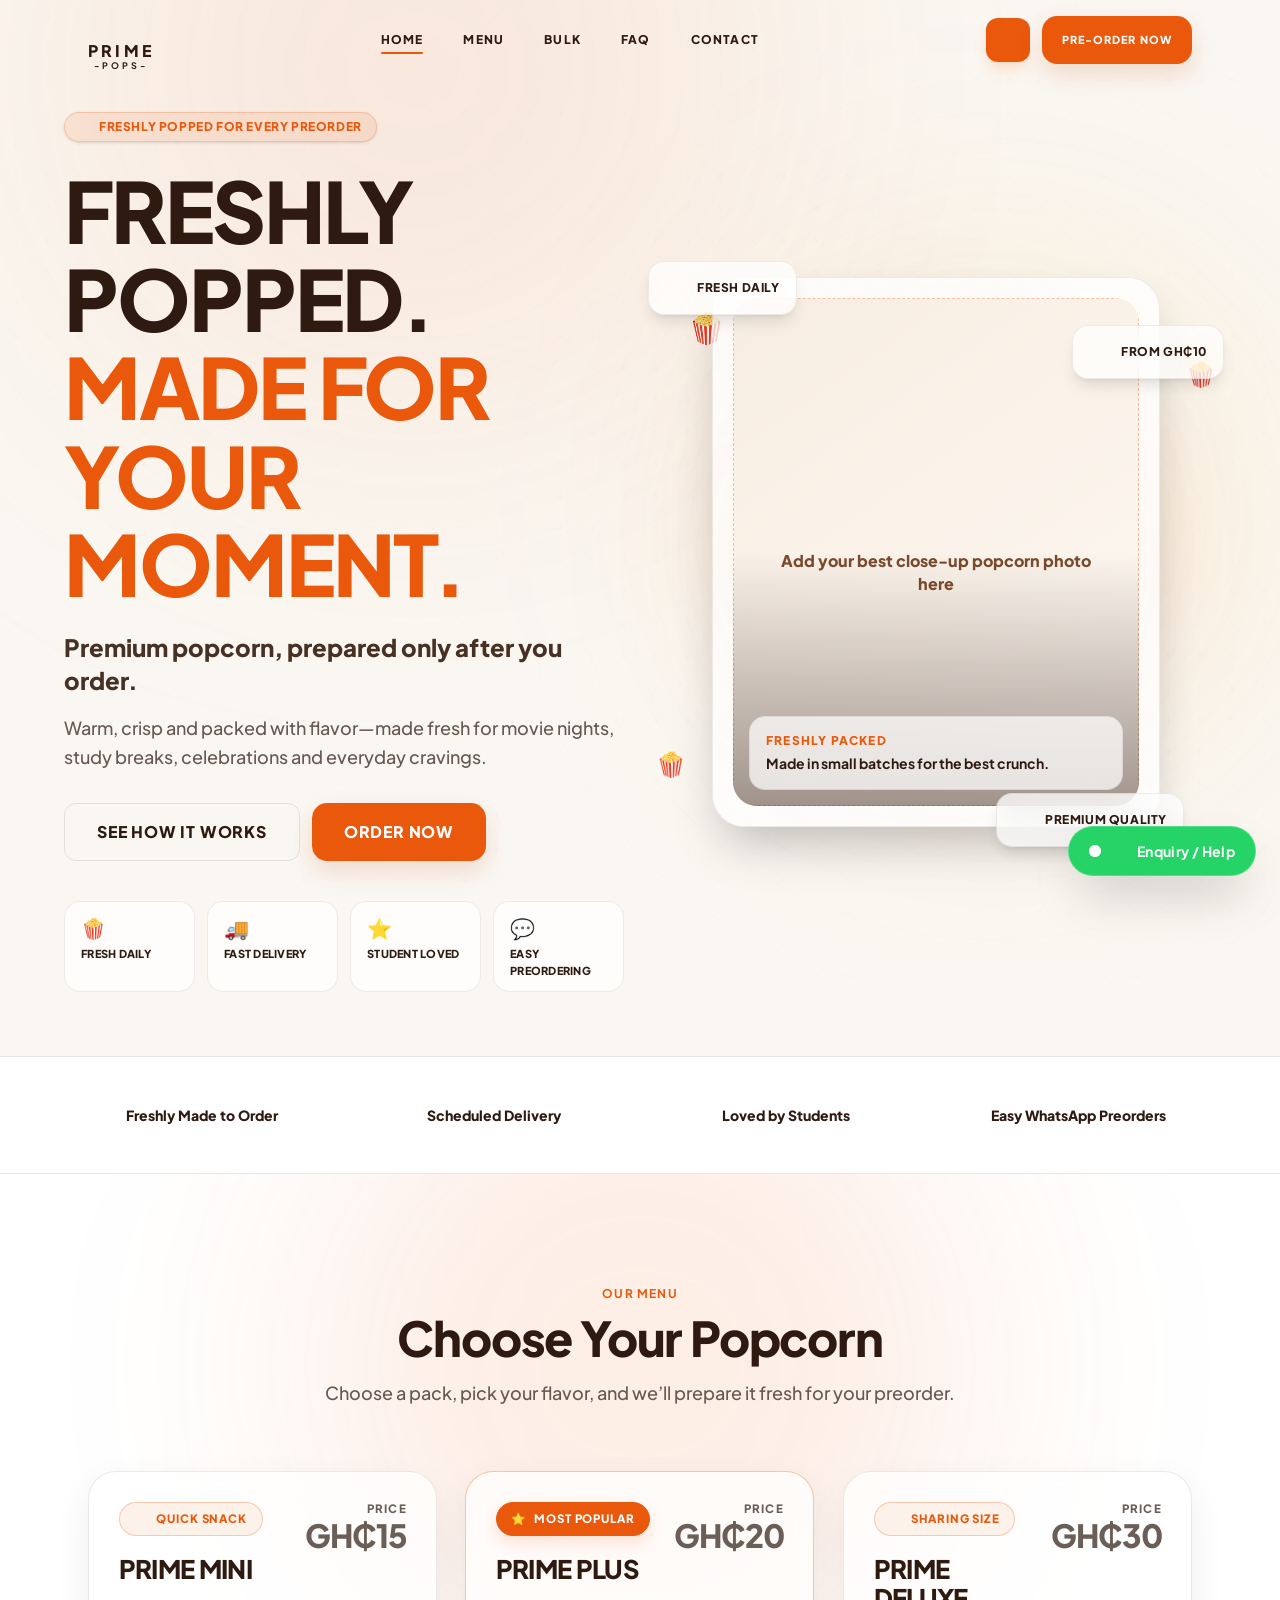
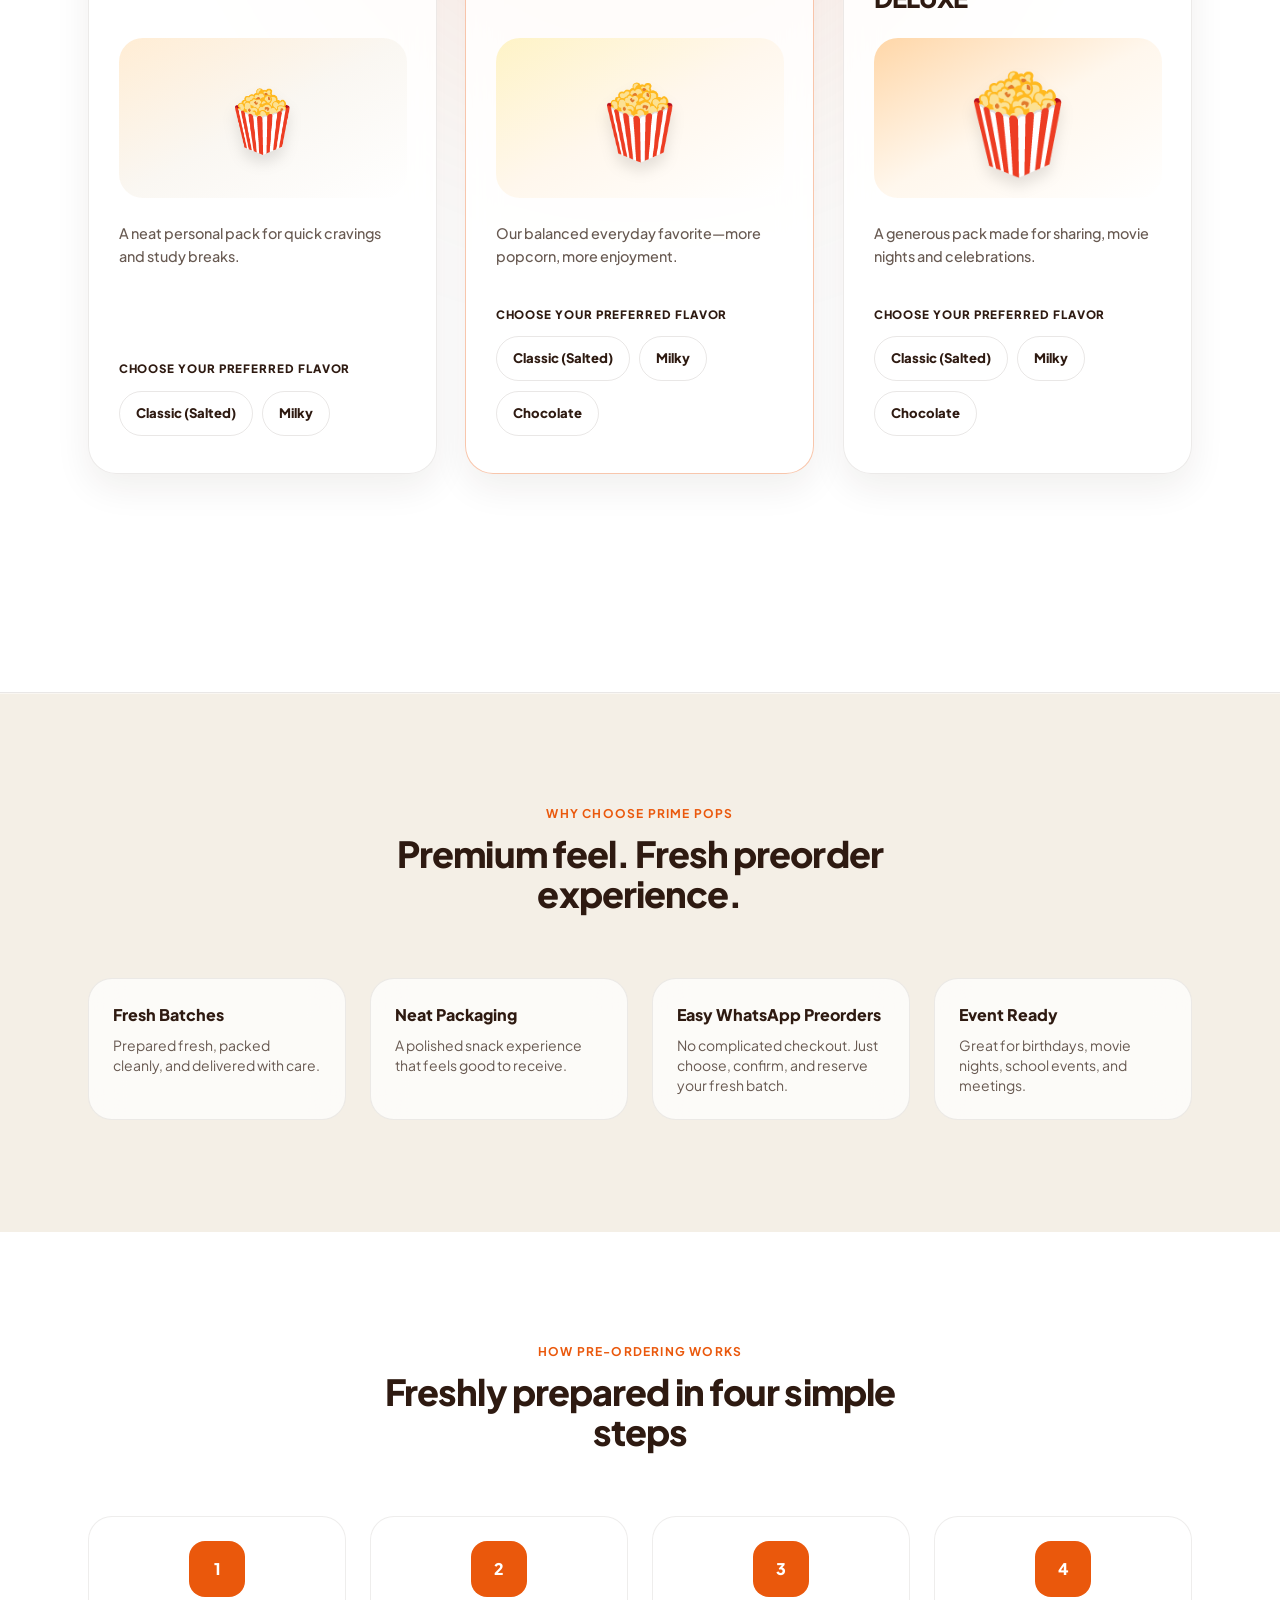
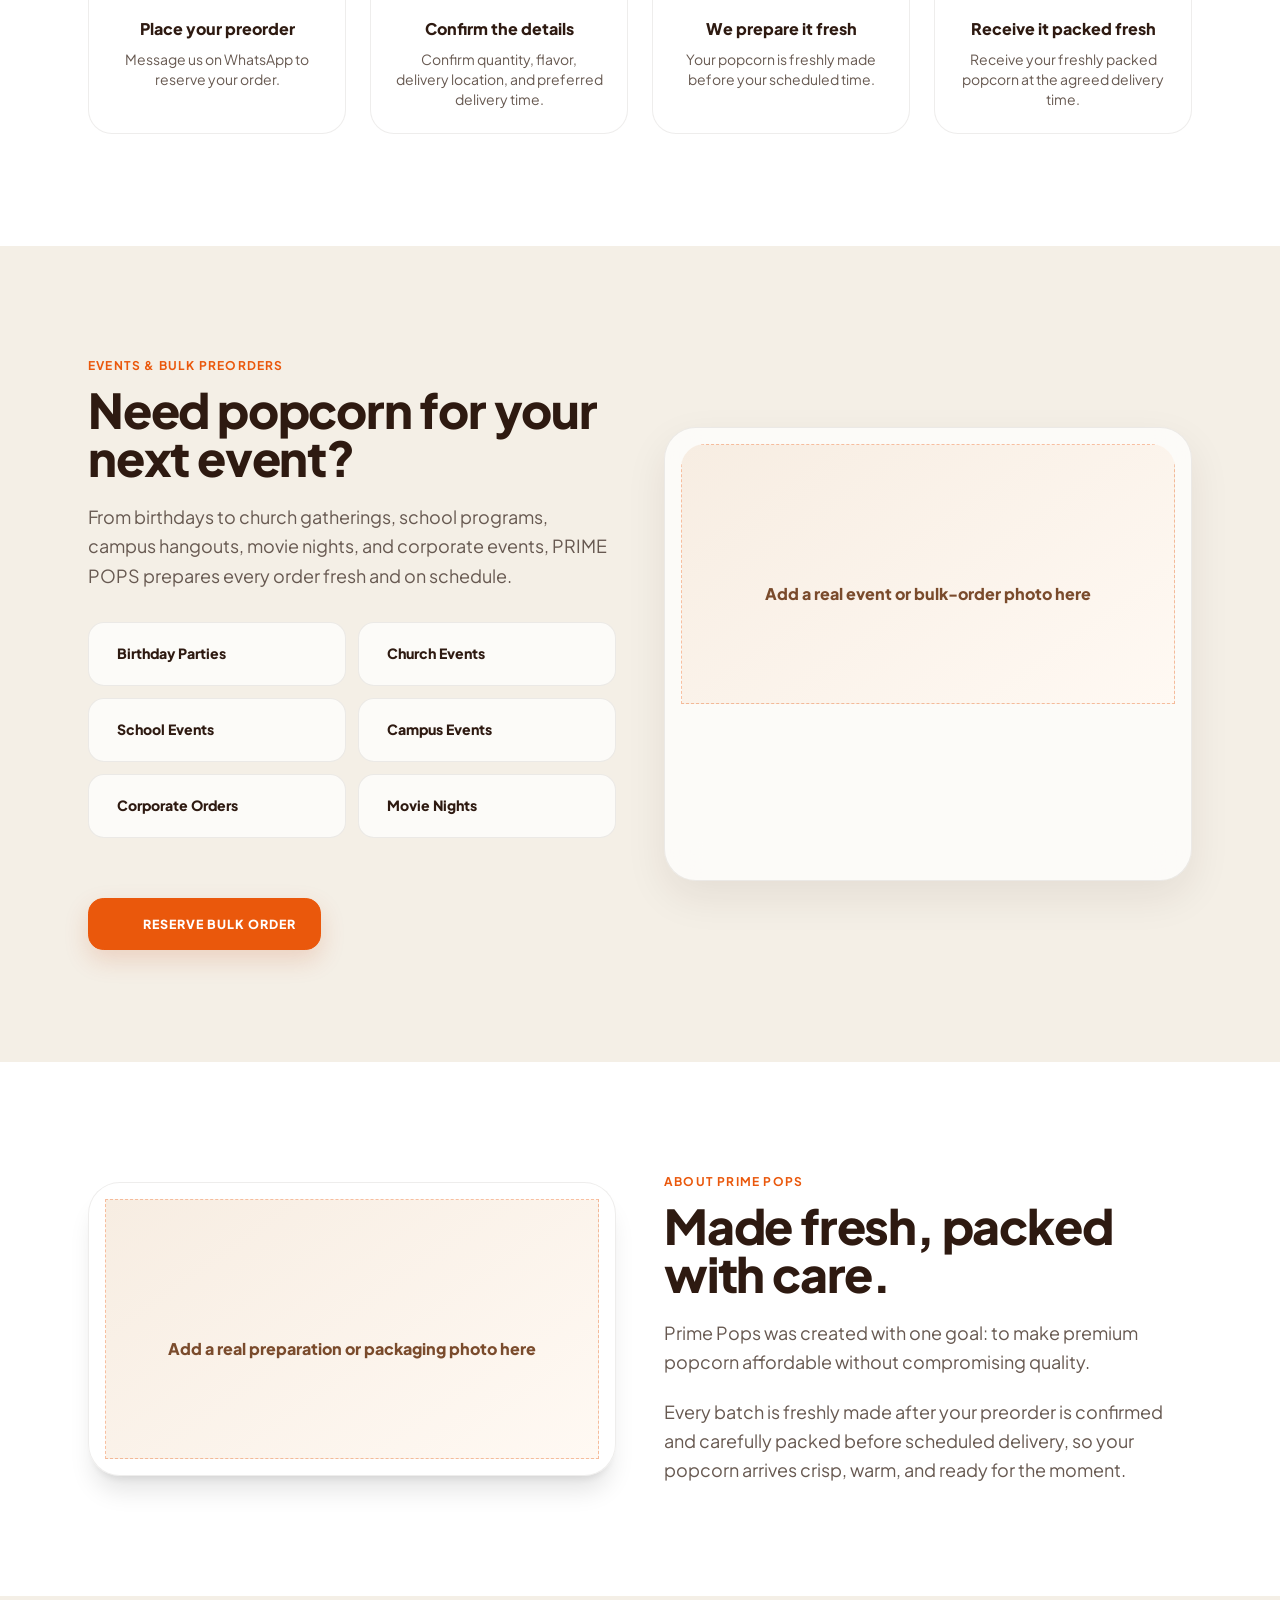
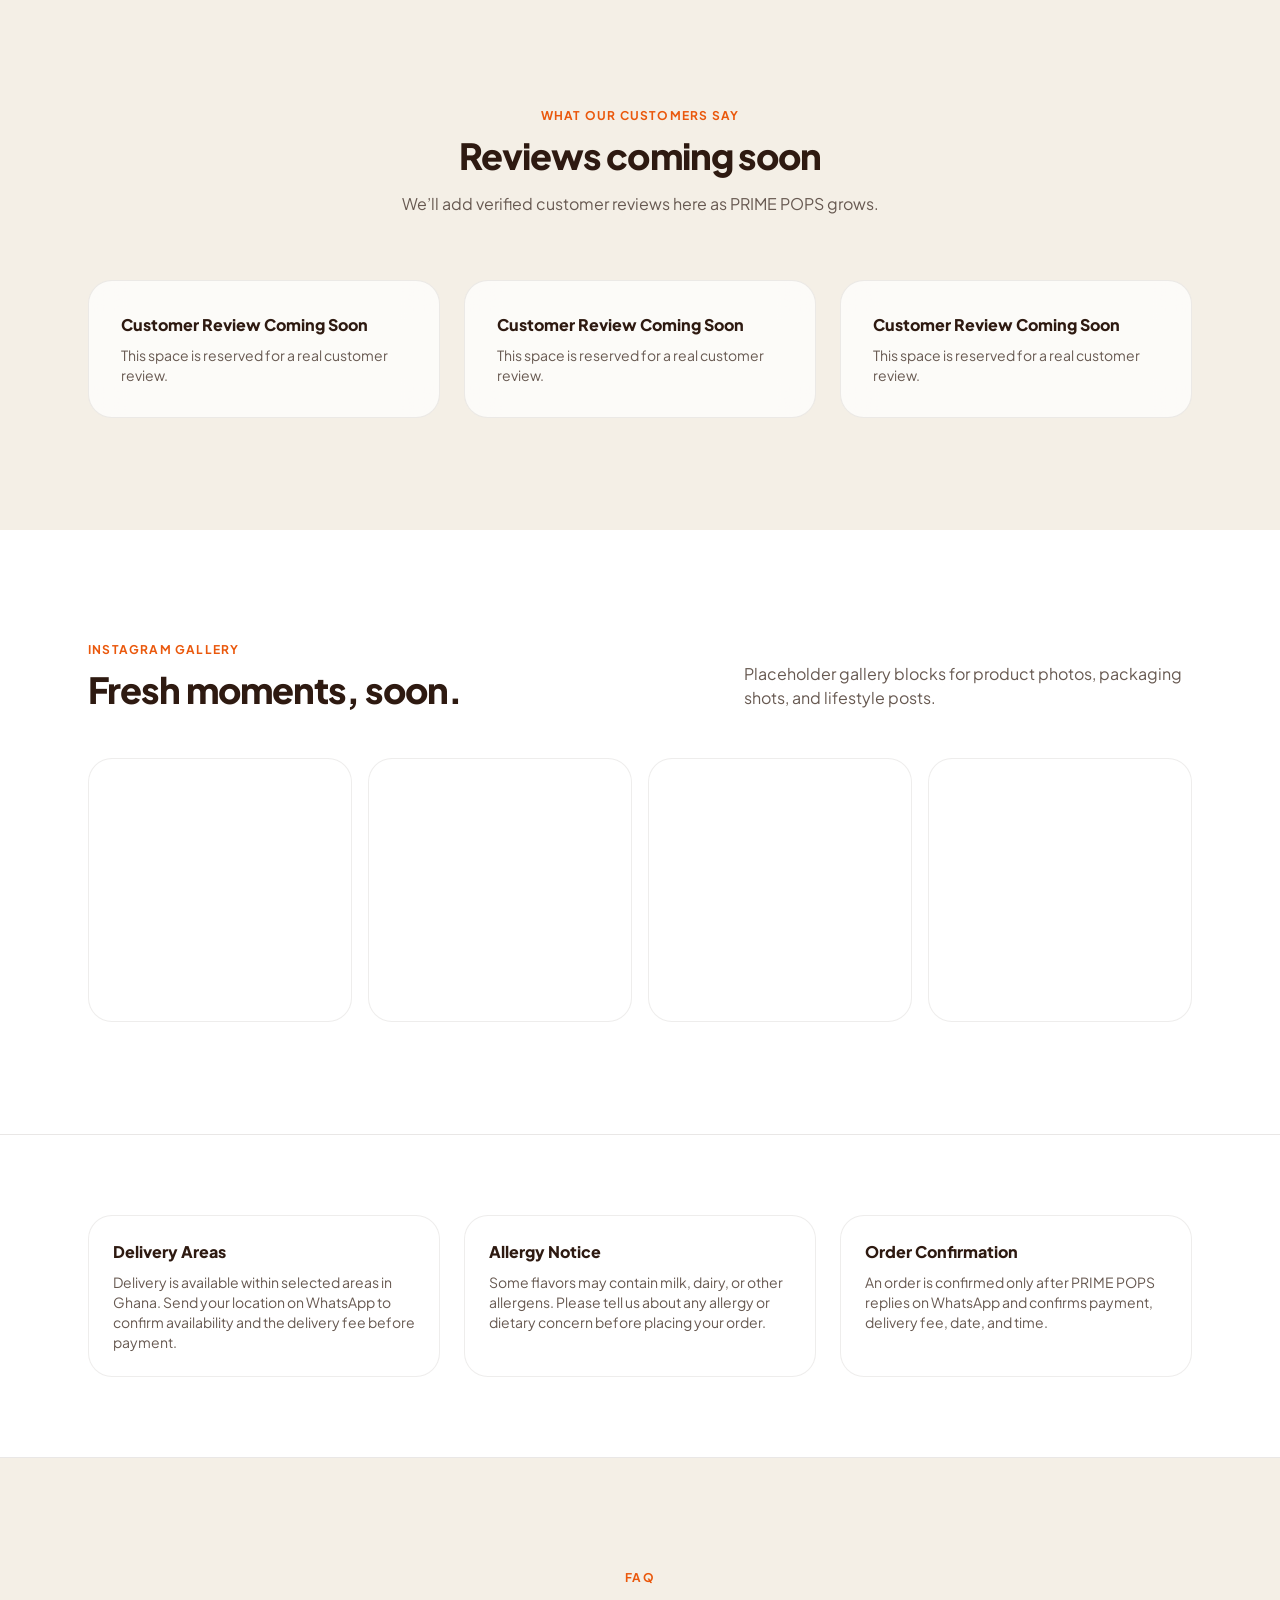
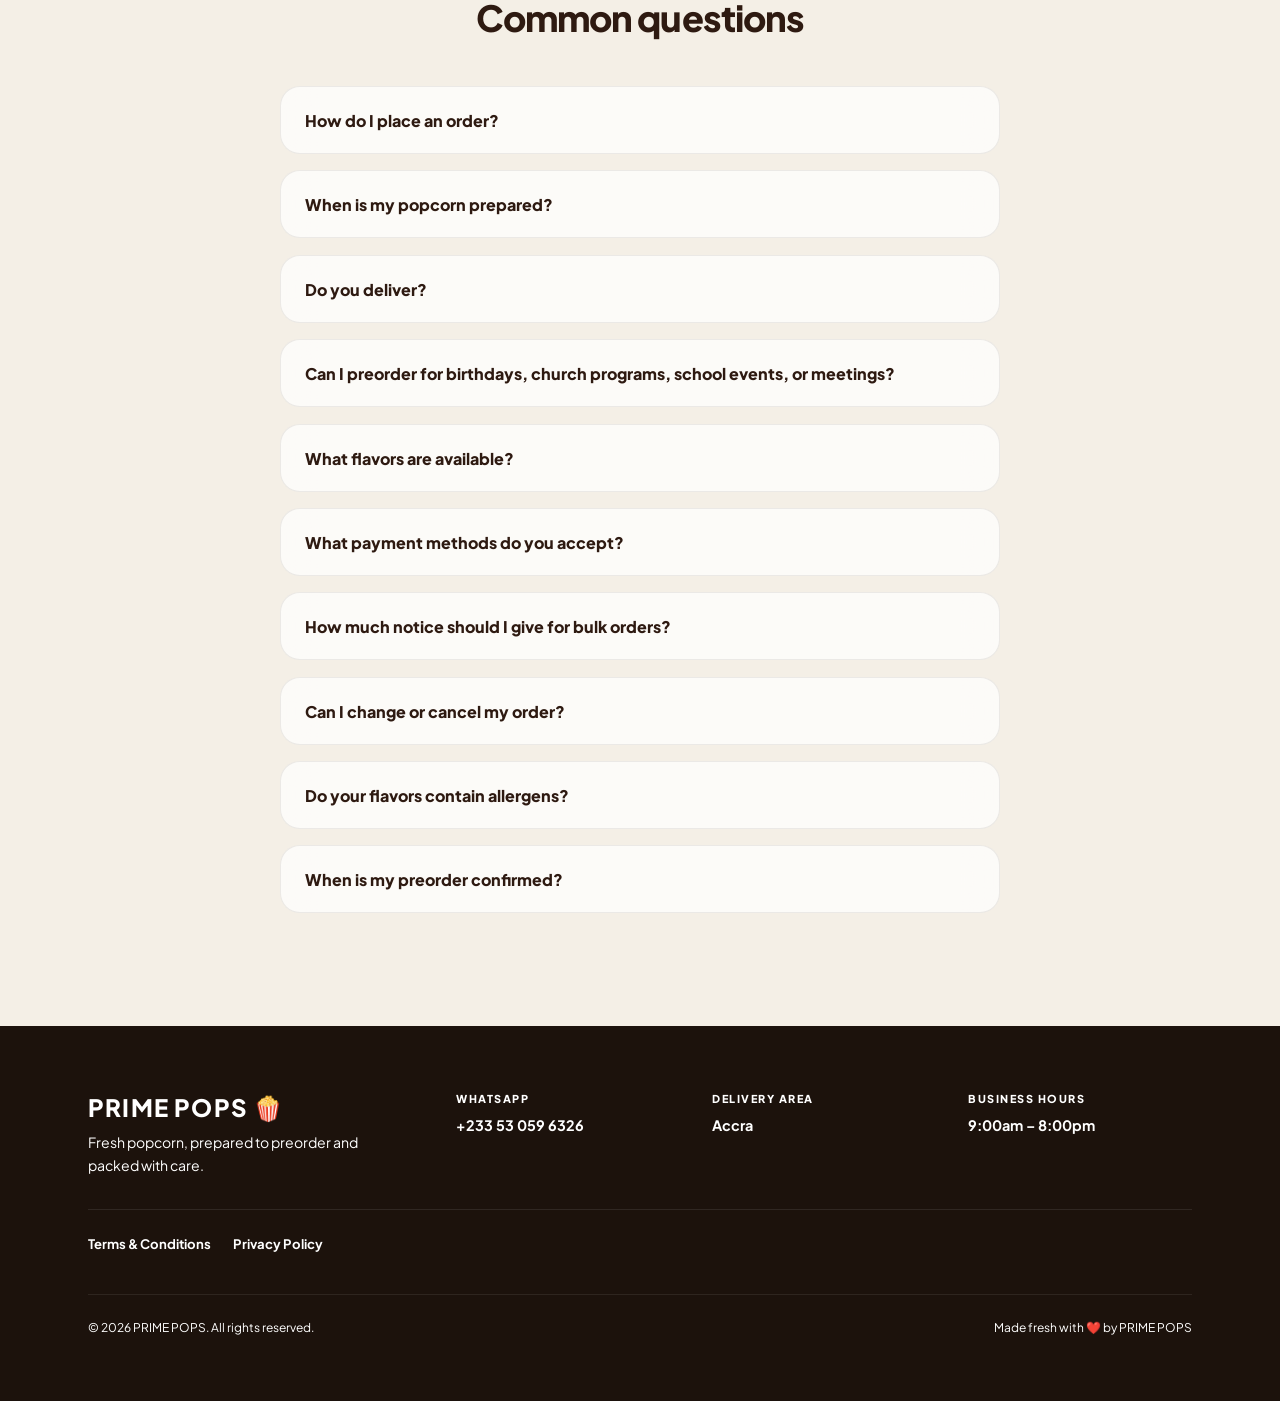
==== commit 1d709c88: "Enabled commented reviews section for customers." ====
--- a/index.html
+++ b/index.html
@@ -1,541 +1,1687 @@
-<!DOCTYPE html>
+<!doctype html>
 
 <html class="scroll-smooth" data-build="production" lang="en">
-<head>
-<meta charset="utf-8"/>
-<meta content="width=device-width, initial-scale=1.0" name="viewport"/>
-<!-- Apply the saved theme before the page renders to prevent a light-mode flash -->
-<script>
-  try {
-    if (localStorage.getItem('primepops-theme') === 'dark') {
-      document.documentElement.classList.add('dark');
-    }
-  } catch (error) {}
-</script>
-<title>PRIME POPS | Premium Handcrafted Popcorn in Ghana</title>
-<meta content="PRIME POPS offers freshly made-to-order premium popcorn for movie nights, study sessions, birthdays, events, campus deliveries, and everyday cravings. Pre-order easily on WhatsApp." name="description"/>
-<meta content="PRIME POPS, premium popcorn Ghana, preorder popcorn, made to order popcorn, handcrafted popcorn, popcorn delivery, birthday popcorn packs, campus delivery, WhatsApp preorder" name="keywords"/>
-<meta content="PRIME POPS" name="author"/>
-<meta content="#EA580C" name="theme-color"/>
-<link href="data:image/svg+xml,&lt;svg xmlns=%22http://www.w3.org/2000/svg%22 viewBox=%220 0 100 100%22&gt;&lt;text y=%22.9em%22 font-size=%2290%22&gt;🍿&lt;/text&gt;&lt;/svg&gt;" rel="icon"/>
-<meta content="PRIME POPS | Popped to Perfection" property="og:title"/>
-<meta content="Freshly popped after your order is confirmed—perfect for movie nights, study sessions, hangouts, birthdays, and every craving in between." property="og:description"/>
-<meta content="website" property="og:type"/>
-<meta content="https://images.unsplash.com/photo-1578849278619-e73505e9610f?auto=format&amp;fit=crop&amp;w=1200&amp;q=85" property="og:image"/>
-<link href="https://fonts.googleapis.com" rel="preconnect"/>
-<link crossorigin="" href="https://fonts.gstatic.com" rel="preconnect"/>
-<link href="https://fonts.googleapis.com/css2?family=Plus+Jakarta+Sans:wght@300;400;500;600;700;800;950&amp;display=swap" rel="stylesheet"/>
-<script defer="" src="https://unpkg.com/lucide@0.468.0"></script>
-<script type="application/ld+json">
-  {
-    "@context": "https://schema.org",
-    "@type": "FoodEstablishment",
-    "name": "PRIME POPS",
-    "description": "Freshly made-to-order premium popcorn for movie nights, study sessions, birthdays, events, and everyday cravings.",
-    "servesCuisine": "Snacks",
-    "priceRange": "GH₵10+",
-    "telephone": "+233530596326",
-    "sameAs": [],
-    "makesOffer": [
-      {"@type": "Offer", "name": "Prime Mini", "description": "Available in Classic (Salted) and Milky flavors.", "price": "15", "priceCurrency": "GHS", "availability": "https://schema.org/InStock"},
-      {"@type": "Offer", "name": "Prime Plus", "description": "Available in Classic (Salted), Milky, and Chocolate flavors.", "price": "20", "priceCurrency": "GHS", "availability": "https://schema.org/InStock"},
-      {"@type": "Offer", "name": "Prime Deluxe", "description": "Available in Classic (Salted), Milky, and Chocolate flavors.", "price": "30", "priceCurrency": "GHS", "availability": "https://schema.org/InStock"}
-    ]
-  }
-  </script>
-<link href="./styles.css" rel="stylesheet"/><!-- Place real optimized WebP/JPG photos inside ./images using the filenames referenced below. --></head>
-<body class="bg-grid-pattern font-sans antialiased text-brand-cocoa dark:text-[#FFF8EF]">
-<!-- Scroll progress indicator -->
-<div id="scroll-progress"></div>
-<!-- Main navigation -->
-<nav class="fixed top-0 left-0 right-0 z-40 transition-all duration-300 bg-transparent border-b border-transparent" id="navbar">
-<div class="max-w-6xl mx-auto px-6 h-20 flex items-center justify-between">
-<a aria-label="PRIME POPS home" class="flex flex-col items-center group select-none text-brand-cocoa dark:text-white transition-colors duration-300" href="#home" id="nav-logo">
-<div class="flex items-center justify-center text-brand-orange group-hover:scale-105 transition-transform duration-300">
-<i class="w-7 h-7" data-lucide="popcorn"></i>
-</div>
-<span class="text-base font-extrabold tracking-[0.2em] leading-none mt-1">PRIME</span>
-<span class="text-[9px] font-bold tracking-[0.35em] leading-none mt-0.5">-POPS-</span>
-</a>
-<div class="hidden md:flex items-center gap-10" id="nav-links">
-<a class="nav-link text-xs font-black tracking-widest uppercase text-brand-cocoa dark:text-white hover:text-brand-orange transition-colors duration-200" href="#home">Home</a>
-<a class="nav-link text-xs font-black tracking-widest uppercase text-brand-cocoa dark:text-white hover:text-brand-orange transition-colors duration-200" href="#products">Menu</a>
-<a class="nav-link text-xs font-black tracking-widest uppercase text-brand-cocoa dark:text-white hover:text-brand-orange transition-colors duration-200" href="#bulk-orders">Bulk</a>
-<a class="nav-link text-xs font-black tracking-widest uppercase text-brand-cocoa dark:text-white hover:text-brand-orange transition-colors duration-200" href="#faq">FAQ</a>
-<a class="nav-link text-xs font-black tracking-widest uppercase text-brand-cocoa dark:text-white hover:text-brand-orange transition-colors duration-200" href="#footer">Contact</a>
-</div>
-<div class="hidden md:flex items-center gap-3">
-<button aria-label="Toggle dark mode" class="w-11 h-11 rounded-xl bg-brand-orange hover:bg-brand-orangeHover text-white flex items-center justify-center transition-all duration-300 shadow-lg shadow-orange-500/15" id="theme-toggle-desktop">
-<i class="w-5 h-5 theme-icon" data-lucide="moon"></i>
-</button>
-<a class="premium-button inline-flex items-center justify-center bg-brand-orange hover:bg-brand-orangeHover text-white text-[11px] font-black tracking-widest uppercase px-5 py-3 rounded-xl shadow-lg shadow-orange-500/10 select-none startup-primary-button" href="#products">Pre-Order Now</a>
-</div>
-<div class="flex items-center gap-3 md:hidden">
-<button aria-label="Toggle dark mode" class="w-11 h-11 rounded-xl bg-brand-orange hover:bg-brand-orangeHover text-white flex items-center justify-center transition-all duration-300 shadow-lg shadow-orange-500/15" id="theme-toggle">
-<i class="w-5 h-5 theme-icon" data-lucide="moon"></i>
-</button>
-<button aria-expanded="false" aria-label="Toggle menu" class="hamburger-toggle text-brand-cocoa dark:text-white hover:text-brand-orange focus:outline-none" id="mobile-menu-btn">
-<span></span>
-<span></span>
-<span></span>
-</button>
-</div>
-</div>
-<div aria-hidden="true" class="mobile-menu-panel md:hidden absolute top-20 left-0 right-0 bg-[#FAF7F2]/95 dark:bg-[#120A06]/95 backdrop-blur-lg border-b border-brand-cocoa/10 dark:border-white/10 px-6 flex flex-col gap-6 shadow-xl text-brand-cocoa dark:text-white" id="mobile-menu">
-<a class="mobile-link text-base font-extrabold tracking-wider uppercase hover:text-brand-orange transition-colors" href="#home"><i class="w-5 h-5 shrink-0" data-lucide="home"></i><span>Home</span></a>
-<a class="mobile-link text-base font-extrabold tracking-wider uppercase hover:text-brand-orange transition-colors" href="#products"><i class="w-5 h-5 shrink-0" data-lucide="popcorn"></i><span>Menu</span></a>
-<a class="mobile-link text-base font-extrabold tracking-wider uppercase hover:text-brand-orange transition-colors" href="#bulk-orders"><i class="w-5 h-5 shrink-0" data-lucide="package-check"></i><span>Bulk Preorders</span></a>
-<a class="mobile-link text-base font-extrabold tracking-wider uppercase hover:text-brand-orange transition-colors" href="#faq"><i class="w-5 h-5 shrink-0" data-lucide="circle-help"></i><span>FAQ</span></a>
-<a class="mobile-link text-base font-extrabold tracking-wider uppercase hover:text-brand-orange transition-colors" href="#footer"><i class="w-5 h-5 shrink-0" data-lucide="message-circle"></i><span>Contact</span></a>
-<a class="mobile-link w-full text-center bg-brand-orange hover:bg-brand-orangeHover text-white text-xs font-black tracking-widest uppercase py-4 rounded-xl transition-all shadow-md" href="#products"><i class="w-5 h-5 shrink-0" data-lucide="shopping-bag"></i><span>Pre-Order Now</span></a>
-</div>
-</nav>
-<!-- Main website content -->
-<main id="main-content">
-<!-- Hero section -->
-<section class="min-h-screen flex items-center justify-center pt-28 pb-16 px-6 relative overflow-hidden" id="home">
-<div class="absolute inset-0 pointer-events-none overflow-hidden -z-10">
-<div class="absolute -top-[280px] left-[5%] w-[700px] h-[700px] bg-brand-orange/10 rounded-full blur-[150px] animate-pulse-soft mobile-soft-blur"></div>
-<div class="absolute top-[250px] right-[2%] w-[520px] h-[520px] bg-amber-500/10 rounded-full blur-[130px] animate-pulse-soft mobile-soft-blur"></div>
-</div>
-<div class="max-w-6xl mx-auto w-full grid lg:grid-cols-12 gap-14 lg:gap-8 items-center relative z-10">
-<div class="lg:col-span-6 text-center lg:text-left flex flex-col items-center lg:items-start reveal-left">
-<div class="inline-flex items-center gap-1.5 px-3.5 py-1.5 bg-[#FDF2E9] dark:bg-brand-orange/10 border border-orange-200/80 dark:border-orange-400/20 rounded-full text-xs font-extrabold text-brand-orange tracking-wider uppercase mb-6 shadow-sm">
-<i class="w-3.5 h-3.5 fill-brand-orange text-brand-orange" data-lucide="star"></i>Freshly Popped for Every Preorder</div>
-<h1 class="text-5xl sm:text-6xl md:text-[5.25rem] font-black text-brand-cocoa dark:text-white tracking-tight leading-[1.05] mb-6">FRESHLY POPPED.<br/><span class="text-brand-orange">MADE FOR YOUR MOMENT.</span></h1>
-<h2 class="text-xl sm:text-2xl font-extrabold text-brand-cocoaLight dark:text-orange-50 leading-snug mb-4">Premium popcorn, prepared only after you order.</h2>
-<p class="text-brand-gray dark:text-orange-100/75 text-base md:text-lg max-w-xl mb-8 leading-relaxed font-medium">Warm, crisp and packed with flavor—made fresh for movie nights, study breaks, celebrations and everyday cravings.</p>
-<div class="flex flex-col sm:flex-row gap-3 w-full sm:w-auto mb-10">
-<a class="inline-flex items-center justify-center px-8 py-4 bg-white/70 dark:bg-white/10 hover:bg-white dark:hover:bg-white/15 text-brand-cocoa dark:text-white font-extrabold rounded-xl tracking-wider uppercase border border-brand-cocoa/10 dark:border-white/10 transition-all duration-300" href="#order-process">
-              See How It Works
-            </a>
-<a class="premium-button inline-flex items-center justify-center px-8 py-4 bg-brand-orange hover:bg-brand-orangeHover text-white font-extrabold rounded-xl tracking-wider uppercase shadow-xl shadow-orange-500/25 startup-primary-button" href="#products">
-              ORDER NOW 
-            </a>
-</div>
-<div class="grid grid-cols-2 sm:grid-cols-4 gap-3 w-full max-w-xl">
-<div class="glass-card rounded-2xl px-4 py-3 text-left"><div class="text-xl">🍿</div><p class="text-[11px] font-black uppercase tracking-wide mt-1">Fresh Daily</p></div>
-<div class="glass-card rounded-2xl px-4 py-3 text-left"><div class="text-xl">🚚</div><p class="text-[11px] font-black uppercase tracking-wide mt-1">Fast Delivery</p></div>
-<div class="glass-card rounded-2xl px-4 py-3 text-left"><div class="text-xl">⭐</div><p class="text-[11px] font-black uppercase tracking-wide mt-1">Student Loved</p></div>
-<div class="glass-card rounded-2xl px-4 py-3 text-left"><div class="text-xl">💬</div><p class="text-[11px] font-black uppercase tracking-wide mt-1">Easy Preordering</p></div>
-</div>
-</div>
-<div class="lg:col-span-6 flex justify-center items-center relative reveal-right">
-<span class="absolute top-8 left-8 text-3xl animate-popcorn-float select-none">🍿</span>
-<span class="absolute bottom-12 left-0 text-2xl animate-float-delayed select-none">🍿</span>
-<span class="absolute top-20 right-0 text-2xl animate-float-slow select-none">🍿</span>
-<div class="absolute w-80 h-80 rounded-full bg-brand-orange/20 blur-[80px] pointer-events-none -z-10 animate-pulse-soft mobile-soft-blur"></div>
-<div class="w-full max-w-md glass-card rounded-[2rem] p-4 md:p-5 shadow-2xl relative border border-brand-orange/15 overflow-hidden animate-float-slow">
-<div class="absolute inset-0 bg-gradient-to-tr from-white/0 via-white/5 to-white/30 dark:to-white/5 pointer-events-none"></div>
-<div class="relative rounded-[1.5rem] overflow-hidden bg-brand-creamDark dark:bg-brand-deepSoft aspect-[4/5]">
-<!-- Replace ./images/hero-popcorn.webp with your real optimized photo. Recommended WebP. --><img alt="Your real hero popcorn photo" class="w-full h-full object-cover product-img photo-slot-image" decoding="async" height="1125" loading="eager" onerror="this.hidden=true; this.nextElementSibling.hidden=false;" src="./images/hero-popcorn.webp" width="900"/><div class="photo-slot-marker" hidden=""><i class="w-7 h-7" data-lucide="image-plus"></i><span>Add your best close-up popcorn photo here</span></div>
-<div class="absolute inset-0 bg-gradient-to-t from-brand-cocoa/45 via-transparent to-transparent"></div>
-<div class="absolute left-4 bottom-4 right-4 glass-card rounded-2xl p-4 text-left">
-<p class="text-xs font-black tracking-widest uppercase text-brand-orange mb-1">Freshly packed</p>
-<p class="text-sm font-bold text-brand-cocoa dark:text-white">Made in small batches for the best crunch.</p>
-</div>
-</div>
-</div>
-<div class="absolute -top-4 -left-2 glass-card rounded-2xl p-4 shadow-lg hidden sm:flex items-center gap-3 animate-float-delayed">
-<i class="w-5 h-5 text-brand-orange" data-lucide="sparkles"></i><span class="text-xs font-black uppercase tracking-wider">Fresh Daily</span>
-</div>
-<div class="absolute top-12 -right-2 glass-card rounded-2xl p-4 shadow-lg hidden sm:flex items-center gap-3 animate-float-slow">
-<i class="w-5 h-5 text-brand-orange" data-lucide="badge-cent"></i><span class="text-xs font-black uppercase tracking-wider">From GH₵10</span>
-</div>
-<div class="absolute -bottom-5 right-8 glass-card rounded-2xl p-4 shadow-lg hidden sm:flex items-center gap-3 animate-float-delayed">
-<i class="w-5 h-5 text-brand-orange" data-lucide="shield-check"></i><span class="text-xs font-black uppercase tracking-wider">Premium Quality</span>
-</div>
-</div>
-</div>
-</section>
+  <head>
+    <meta charset="utf-8" />
+    <meta content="width=device-width, initial-scale=1.0" name="viewport" />
+    <!-- Apply the saved theme before the page renders to prevent a light-mode flash -->
+    <script>
+      try {
+        if (localStorage.getItem("primepops-theme") === "dark") {
+          document.documentElement.classList.add("dark");
+        }
+      } catch (error) {}
+    </script>
+    <title>PRIME POPS | Premium Handcrafted Popcorn in Ghana</title>
+    <meta
+      content="PRIME POPS offers freshly made-to-order premium popcorn for movie nights, study sessions, birthdays, events, campus deliveries, and everyday cravings. Pre-order easily on WhatsApp."
+      name="description"
+    />
+    <meta
+      content="PRIME POPS, premium popcorn Ghana, preorder popcorn, made to order popcorn, handcrafted popcorn, popcorn delivery, birthday popcorn packs, campus delivery, WhatsApp preorder"
+      name="keywords"
+    />
+    <meta content="PRIME POPS" name="author" />
+    <meta content="#EA580C" name="theme-color" />
+    <link
+      href="data:image/svg+xml,&lt;svg xmlns=%22http://www.w3.org/2000/svg%22 viewBox=%220 0 100 100%22&gt;&lt;text y=%22.9em%22 font-size=%2290%22&gt;🍿&lt;/text&gt;&lt;/svg&gt;"
+      rel="icon"
+    />
+    <meta content="PRIME POPS | Popped to Perfection" property="og:title" />
+    <meta
+      content="Freshly popped after your order is confirmed—perfect for movie nights, study sessions, hangouts, birthdays, and every craving in between."
+      property="og:description"
+    />
+    <meta content="website" property="og:type" />
+    <meta
+      content="https://images.unsplash.com/photo-1578849278619-e73505e9610f?auto=format&amp;fit=crop&amp;w=1200&amp;q=85"
+      property="og:image"
+    />
+    <link href="https://fonts.googleapis.com" rel="preconnect" />
+    <link crossorigin="" href="https://fonts.gstatic.com" rel="preconnect" />
+    <link
+      href="https://fonts.googleapis.com/css2?family=Plus+Jakarta+Sans:wght@300;400;500;600;700;800;950&amp;display=swap"
+      rel="stylesheet"
+    />
+    <script defer="" src="https://unpkg.com/lucide@0.468.0"></script>
+    <script type="application/ld+json">
+      {
+        "@context": "https://schema.org",
+        "@type": "FoodEstablishment",
+        "name": "PRIME POPS",
+        "description": "Freshly made-to-order premium popcorn for movie nights, study sessions, birthdays, events, and everyday cravings.",
+        "servesCuisine": "Snacks",
+        "priceRange": "GH₵10+",
+        "telephone": "+233530596326",
+        "sameAs": [],
+        "makesOffer": [
+          {
+            "@type": "Offer",
+            "name": "Prime Mini",
+            "description": "Available in Classic (Salted) and Milky flavors.",
+            "price": "15",
+            "priceCurrency": "GHS",
+            "availability": "https://schema.org/InStock"
+          },
+          {
+            "@type": "Offer",
+            "name": "Prime Plus",
+            "description": "Available in Classic (Salted), Milky, and Chocolate flavors.",
+            "price": "20",
+            "priceCurrency": "GHS",
+            "availability": "https://schema.org/InStock"
+          },
+          {
+            "@type": "Offer",
+            "name": "Prime Deluxe",
+            "description": "Available in Classic (Salted), Milky, and Chocolate flavors.",
+            "price": "30",
+            "priceCurrency": "GHS",
+            "availability": "https://schema.org/InStock"
+          }
+        ]
+      }
+    </script>
+    <link href="./styles.css" rel="stylesheet" />
+    <!-- Place real optimized WebP/JPG photos inside ./images using the filenames referenced below. -->
+  </head>
+  <body
+    class="bg-grid-pattern font-sans antialiased text-brand-cocoa dark:text-[#FFF8EF]"
+  >
+    <!-- Scroll progress indicator -->
+    <div id="scroll-progress"></div>
+    <!-- Main navigation -->
+    <nav
+      class="fixed top-0 left-0 right-0 z-40 transition-all duration-300 bg-transparent border-b border-transparent"
+      id="navbar"
+    >
+      <div
+        class="max-w-6xl mx-auto px-6 h-20 flex items-center justify-between"
+      >
+        <a
+          aria-label="PRIME POPS home"
+          class="flex flex-col items-center group select-none text-brand-cocoa dark:text-white transition-colors duration-300"
+          href="#home"
+          id="nav-logo"
+        >
+          <div
+            class="flex items-center justify-center text-brand-orange group-hover:scale-105 transition-transform duration-300"
+          >
+            <i class="w-7 h-7" data-lucide="popcorn"></i>
+          </div>
+          <span
+            class="text-base font-extrabold tracking-[0.2em] leading-none mt-1"
+            >PRIME</span
+          >
+          <span
+            class="text-[9px] font-bold tracking-[0.35em] leading-none mt-0.5"
+            >-POPS-</span
+          >
+        </a>
+        <div class="hidden md:flex items-center gap-10" id="nav-links">
+          <a
+            class="nav-link text-xs font-black tracking-widest uppercase text-brand-cocoa dark:text-white hover:text-brand-orange transition-colors duration-200"
+            href="#home"
+            >Home</a
+          >
+          <a
+            class="nav-link text-xs font-black tracking-widest uppercase text-brand-cocoa dark:text-white hover:text-brand-orange transition-colors duration-200"
+            href="#products"
+            >Menu</a
+          >
+          <a
+            class="nav-link text-xs font-black tracking-widest uppercase text-brand-cocoa dark:text-white hover:text-brand-orange transition-colors duration-200"
+            href="#bulk-orders"
+            >Bulk</a
+          >
+          <a
+            class="nav-link text-xs font-black tracking-widest uppercase text-brand-cocoa dark:text-white hover:text-brand-orange transition-colors duration-200"
+            href="#faq"
+            >FAQ</a
+          >
+          <a
+            class="nav-link text-xs font-black tracking-widest uppercase text-brand-cocoa dark:text-white hover:text-brand-orange transition-colors duration-200"
+            href="#footer"
+            >Contact</a
+          >
+        </div>
+        <div class="hidden md:flex items-center gap-3">
+          <button
+            aria-label="Toggle dark mode"
+            class="w-11 h-11 rounded-xl bg-brand-orange hover:bg-brand-orangeHover text-white flex items-center justify-center transition-all duration-300 shadow-lg shadow-orange-500/15"
+            id="theme-toggle-desktop"
+          >
+            <i class="w-5 h-5 theme-icon" data-lucide="moon"></i>
+          </button>
+          <a
+            class="premium-button inline-flex items-center justify-center bg-brand-orange hover:bg-brand-orangeHover text-white text-[11px] font-black tracking-widest uppercase px-5 py-3 rounded-xl shadow-lg shadow-orange-500/10 select-none startup-primary-button"
+            href="#products"
+            >Pre-Order Now</a
+          >
+        </div>
+        <div class="flex items-center gap-3 md:hidden">
+          <button
+            aria-label="Toggle dark mode"
+            class="w-11 h-11 rounded-xl bg-brand-orange hover:bg-brand-orangeHover text-white flex items-center justify-center transition-all duration-300 shadow-lg shadow-orange-500/15"
+            id="theme-toggle"
+          >
+            <i class="w-5 h-5 theme-icon" data-lucide="moon"></i>
+          </button>
+          <button
+            aria-expanded="false"
+            aria-label="Toggle menu"
+            class="hamburger-toggle text-brand-cocoa dark:text-white hover:text-brand-orange focus:outline-none"
+            id="mobile-menu-btn"
+          >
+            <span></span>
+            <span></span>
+            <span></span>
+          </button>
+        </div>
+      </div>
+      <div
+        aria-hidden="true"
+        class="mobile-menu-panel md:hidden absolute top-20 left-0 right-0 bg-[#FAF7F2]/95 dark:bg-[#120A06]/95 backdrop-blur-lg border-b border-brand-cocoa/10 dark:border-white/10 px-6 flex flex-col gap-6 shadow-xl text-brand-cocoa dark:text-white"
+        id="mobile-menu"
+      >
+        <a
+          class="mobile-link text-base font-extrabold tracking-wider uppercase hover:text-brand-orange transition-colors"
+          href="#home"
+          ><i class="w-5 h-5 shrink-0" data-lucide="home"></i
+          ><span>Home</span></a
+        >
+        <a
+          class="mobile-link text-base font-extrabold tracking-wider uppercase hover:text-brand-orange transition-colors"
+          href="#products"
+          ><i class="w-5 h-5 shrink-0" data-lucide="popcorn"></i
+          ><span>Menu</span></a
+        >
+        <a
+          class="mobile-link text-base font-extrabold tracking-wider uppercase hover:text-brand-orange transition-colors"
+          href="#bulk-orders"
+          ><i class="w-5 h-5 shrink-0" data-lucide="package-check"></i
+          ><span>Bulk Preorders</span></a
+        >
+        <a
+          class="mobile-link text-base font-extrabold tracking-wider uppercase hover:text-brand-orange transition-colors"
+          href="#faq"
+          ><i class="w-5 h-5 shrink-0" data-lucide="circle-help"></i
+          ><span>FAQ</span></a
+        >
+        <a
+          class="mobile-link text-base font-extrabold tracking-wider uppercase hover:text-brand-orange transition-colors"
+          href="#footer"
+          ><i class="w-5 h-5 shrink-0" data-lucide="message-circle"></i
+          ><span>Contact</span></a
+        >
+        <a
+          class="mobile-link w-full text-center bg-brand-orange hover:bg-brand-orangeHover text-white text-xs font-black tracking-widest uppercase py-4 rounded-xl transition-all shadow-md"
+          href="#products"
+          ><i class="w-5 h-5 shrink-0" data-lucide="shopping-bag"></i
+          ><span>Pre-Order Now</span></a
+        >
+      </div>
+    </nav>
+    <!-- Main website content -->
+    <main id="main-content">
+      <!-- Hero section -->
+      <section
+        class="min-h-screen flex items-center justify-center pt-28 pb-16 px-6 relative overflow-hidden"
+        id="home"
+      >
+        <div class="absolute inset-0 pointer-events-none overflow-hidden -z-10">
+          <div
+            class="absolute -top-[280px] left-[5%] w-[700px] h-[700px] bg-brand-orange/10 rounded-full blur-[150px] animate-pulse-soft mobile-soft-blur"
+          ></div>
+          <div
+            class="absolute top-[250px] right-[2%] w-[520px] h-[520px] bg-amber-500/10 rounded-full blur-[130px] animate-pulse-soft mobile-soft-blur"
+          ></div>
+        </div>
+        <div
+          class="max-w-6xl mx-auto w-full grid lg:grid-cols-12 gap-14 lg:gap-8 items-center relative z-10"
+        >
+          <div
+            class="lg:col-span-6 text-center lg:text-left flex flex-col items-center lg:items-start reveal-left"
+          >
+            <div
+              class="inline-flex items-center gap-1.5 px-3.5 py-1.5 bg-[#FDF2E9] dark:bg-brand-orange/10 border border-orange-200/80 dark:border-orange-400/20 rounded-full text-xs font-extrabold text-brand-orange tracking-wider uppercase mb-6 shadow-sm"
+            >
+              <i
+                class="w-3.5 h-3.5 fill-brand-orange text-brand-orange"
+                data-lucide="star"
+              ></i
+              >Freshly Popped for Every Preorder
+            </div>
+            <h1
+              class="text-5xl sm:text-6xl md:text-[5.25rem] font-black text-brand-cocoa dark:text-white tracking-tight leading-[1.05] mb-6"
+            >
+              FRESHLY POPPED.<br /><span class="text-brand-orange"
+                >MADE FOR YOUR MOMENT.</span
+              >
+            </h1>
+            <h2
+              class="text-xl sm:text-2xl font-extrabold text-brand-cocoaLight dark:text-orange-50 leading-snug mb-4"
+            >
+              Premium popcorn, prepared only after you order.
+            </h2>
+            <p
+              class="text-brand-gray dark:text-orange-100/75 text-base md:text-lg max-w-xl mb-8 leading-relaxed font-medium"
+            >
+              Warm, crisp and packed with flavor—made fresh for movie nights,
+              study breaks, celebrations and everyday cravings.
+            </p>
+            <div class="flex flex-col sm:flex-row gap-3 w-full sm:w-auto mb-10">
+              <a
+                class="inline-flex items-center justify-center px-8 py-4 bg-white/70 dark:bg-white/10 hover:bg-white dark:hover:bg-white/15 text-brand-cocoa dark:text-white font-extrabold rounded-xl tracking-wider uppercase border border-brand-cocoa/10 dark:border-white/10 transition-all duration-300"
+                href="#order-process"
+              >
+                See How It Works
+              </a>
+              <a
+                class="premium-button inline-flex items-center justify-center px-8 py-4 bg-brand-orange hover:bg-brand-orangeHover text-white font-extrabold rounded-xl tracking-wider uppercase shadow-xl shadow-orange-500/25 startup-primary-button"
+                href="#products"
+              >
+                ORDER NOW
+              </a>
+            </div>
+            <div class="grid grid-cols-2 sm:grid-cols-4 gap-3 w-full max-w-xl">
+              <div class="glass-card rounded-2xl px-4 py-3 text-left">
+                <div class="text-xl">🍿</div>
+                <p class="text-[11px] font-black uppercase tracking-wide mt-1">
+                  Fresh Daily
+                </p>
+              </div>
+              <div class="glass-card rounded-2xl px-4 py-3 text-left">
+                <div class="text-xl">🚚</div>
+                <p class="text-[11px] font-black uppercase tracking-wide mt-1">
+                  Fast Delivery
+                </p>
+              </div>
+              <div class="glass-card rounded-2xl px-4 py-3 text-left">
+                <div class="text-xl">⭐</div>
+                <p class="text-[11px] font-black uppercase tracking-wide mt-1">
+                  Student Loved
+                </p>
+              </div>
+              <div class="glass-card rounded-2xl px-4 py-3 text-left">
+                <div class="text-xl">💬</div>
+                <p class="text-[11px] font-black uppercase tracking-wide mt-1">
+                  Easy Preordering
+                </p>
+              </div>
+            </div>
+          </div>
+          <div
+            class="lg:col-span-6 flex justify-center items-center relative reveal-right"
+          >
+            <span
+              class="absolute top-8 left-8 text-3xl animate-popcorn-float select-none"
+              >🍿</span
+            >
+            <span
+              class="absolute bottom-12 left-0 text-2xl animate-float-delayed select-none"
+              >🍿</span
+            >
+            <span
+              class="absolute top-20 right-0 text-2xl animate-float-slow select-none"
+              >🍿</span
+            >
+            <div
+              class="absolute w-80 h-80 rounded-full bg-brand-orange/20 blur-[80px] pointer-events-none -z-10 animate-pulse-soft mobile-soft-blur"
+            ></div>
+            <div
+              class="w-full max-w-md glass-card rounded-[2rem] p-4 md:p-5 shadow-2xl relative border border-brand-orange/15 overflow-hidden animate-float-slow"
+            >
+              <div
+                class="absolute inset-0 bg-gradient-to-tr from-white/0 via-white/5 to-white/30 dark:to-white/5 pointer-events-none"
+              ></div>
+              <div
+                class="relative rounded-[1.5rem] overflow-hidden bg-brand-creamDark dark:bg-brand-deepSoft aspect-[4/5]"
+              >
+                <!-- Replace ./images/hero-popcorn.webp with your real optimized photo. Recommended WebP. --><img
+                  alt="Your real hero popcorn photo"
+                  class="w-full h-full object-cover product-img photo-slot-image"
+                  decoding="async"
+                  height="1125"
+                  loading="eager"
+                  onerror="
+                    this.hidden = true;
+                    this.nextElementSibling.hidden = false;
+                  "
+                  src="./images/hero-popcorn.webp"
+                  width="900"
+                />
+                <div class="photo-slot-marker" hidden="">
+                  <i class="w-7 h-7" data-lucide="image-plus"></i
+                  ><span>Add your best close-up popcorn photo here</span>
+                </div>
+                <div
+                  class="absolute inset-0 bg-gradient-to-t from-brand-cocoa/45 via-transparent to-transparent"
+                ></div>
+                <div
+                  class="absolute left-4 bottom-4 right-4 glass-card rounded-2xl p-4 text-left"
+                >
+                  <p
+                    class="text-xs font-black tracking-widest uppercase text-brand-orange mb-1"
+                  >
+                    Freshly packed
+                  </p>
+                  <p class="text-sm font-bold text-brand-cocoa dark:text-white">
+                    Made in small batches for the best crunch.
+                  </p>
+                </div>
+              </div>
+            </div>
+            <div
+              class="absolute -top-4 -left-2 glass-card rounded-2xl p-4 shadow-lg hidden sm:flex items-center gap-3 animate-float-delayed"
+            >
+              <i class="w-5 h-5 text-brand-orange" data-lucide="sparkles"></i
+              ><span class="text-xs font-black uppercase tracking-wider"
+                >Fresh Daily</span
+              >
+            </div>
+            <div
+              class="absolute top-12 -right-2 glass-card rounded-2xl p-4 shadow-lg hidden sm:flex items-center gap-3 animate-float-slow"
+            >
+              <i class="w-5 h-5 text-brand-orange" data-lucide="badge-cent"></i
+              ><span class="text-xs font-black uppercase tracking-wider"
+                >From GH₵10</span
+              >
+            </div>
+            <div
+              class="absolute -bottom-5 right-8 glass-card rounded-2xl p-4 shadow-lg hidden sm:flex items-center gap-3 animate-float-delayed"
+            >
+              <i
+                class="w-5 h-5 text-brand-orange"
+                data-lucide="shield-check"
+              ></i
+              ><span class="text-xs font-black uppercase tracking-wider"
+                >Premium Quality</span
+              >
+            </div>
+          </div>
+        </div>
+      </section>
 
+      <!-- Key service highlights -->
+      <section
+        class="py-8 px-6 border-y border-brand-cocoa/5 dark:border-white/10 section-white reveal"
+      >
+        <div
+          class="max-w-6xl mx-auto grid grid-cols-2 md:grid-cols-4 gap-4 text-center"
+        >
+          <div class="p-4">
+            <i
+              class="w-6 h-6 text-brand-orange mx-auto mb-2"
+              data-lucide="popcorn"
+            ></i>
+            <p class="font-extrabold text-sm">Freshly Made to Order</p>
+          </div>
+          <div class="p-4">
+            <i
+              class="w-6 h-6 text-brand-orange mx-auto mb-2"
+              data-lucide="truck"
+            ></i>
+            <p class="font-extrabold text-sm">Scheduled Delivery</p>
+          </div>
+          <div class="p-4">
+            <i
+              class="w-6 h-6 text-brand-orange mx-auto mb-2"
+              data-lucide="star"
+            ></i>
+            <p class="font-extrabold text-sm">Loved by Students</p>
+          </div>
+          <div class="p-4">
+            <i
+              class="w-6 h-6 text-brand-orange mx-auto mb-2"
+              data-lucide="message-circle"
+            ></i>
+            <p class="font-extrabold text-sm">Easy WhatsApp Preorders</p>
+          </div>
+        </div>
+      </section>
 
-<!-- Key service highlights -->
-<section class="py-8 px-6 border-y border-brand-cocoa/5 dark:border-white/10 section-white reveal">
-<div class="max-w-6xl mx-auto grid grid-cols-2 md:grid-cols-4 gap-4 text-center">
-<div class="p-4"><i class="w-6 h-6 text-brand-orange mx-auto mb-2" data-lucide="popcorn"></i><p class="font-extrabold text-sm">Freshly Made to Order</p></div>
-<div class="p-4"><i class="w-6 h-6 text-brand-orange mx-auto mb-2" data-lucide="truck"></i><p class="font-extrabold text-sm">Scheduled Delivery</p></div>
-<div class="p-4"><i class="w-6 h-6 text-brand-orange mx-auto mb-2" data-lucide="star"></i><p class="font-extrabold text-sm">Loved by Students</p></div>
-<div class="p-4"><i class="w-6 h-6 text-brand-orange mx-auto mb-2" data-lucide="message-circle"></i><p class="font-extrabold text-sm">Easy WhatsApp Preorders</p></div>
-</div>
-</section>
+      <!-- Product menu and flavor selection -->
+      <section
+        class="py-28 section-white border-b border-brand-cocoa/5 dark:border-white/10 relative overflow-hidden"
+        id="products"
+      >
+        <div
+          class="absolute -top-40 left-1/2 -translate-x-1/2 w-[700px] h-[700px] bg-brand-orange/5 dark:bg-brand-orange/10 rounded-full blur-[120px] pointer-events-none"
+        ></div>
+        <div class="max-w-6xl mx-auto px-6 relative z-10">
+          <div class="text-center max-w-2xl mx-auto mb-16 reveal">
+            <span
+              class="text-xs font-bold text-brand-orange tracking-widest uppercase block mb-3"
+              >Our Menu</span
+            >
+            <h2 class="text-4xl md:text-5xl font-black tracking-tight mb-4">
+              Choose Your Popcorn
+            </h2>
+            <p
+              class="text-brand-gray dark:text-orange-100/70 text-base md:text-lg leading-relaxed font-medium"
+            >
+              Choose a pack, pick your flavor, and we’ll prepare it fresh for
+              your preorder.
+            </p>
+          </div>
+          <div class="grid lg:grid-cols-3 gap-7 mb-10 items-stretch">
+            <article
+              aria-label="Select Prime Mini pack"
+              class="menu-pack-card glass-card rounded-3xl p-7 transition-all duration-500 reveal startup-product-card"
+              id="pack-mini"
+              onclick="selectPack('mini')"
+              role="button"
+              tabindex="0"
+            >
+              <div class="product-card-header">
+                <div class="product-card-heading">
+                  <span class="product-card-label">
+                    <i class="w-3.5 h-3.5" data-lucide="popcorn"></i>
+                    <span>Quick Snack</span>
+                  </span>
+                  <h3 class="product-card-title">PRIME MINI</h3>
+                </div>
+                <div class="product-card-price">
+                  <p class="product-card-price-label">Price</p>
+                  <p class="product-card-price-value">GH₵15</p>
+                </div>
+              </div>
+              <div
+                class="product-card-visual h-36 rounded-3xl bg-gradient-to-br from-orange-100 via-brand-cream to-white dark:from-brand-orange/15 dark:via-white/5 dark:to-brand-deepSoft flex items-center justify-center mb-6 overflow-hidden"
+              >
+                <div
+                  class="text-6xl drop-shadow-xl transition-transform duration-500 hover:scale-110"
+                >
+                  🍿
+                </div>
+              </div>
+              <p
+                class="text-brand-gray dark:text-orange-100/70 text-sm leading-relaxed mb-6 font-medium"
+              >
+                A neat personal pack for quick cravings and study breaks.
+              </p>
+              <div class="space-y-2" id="flavors-mini"></div>
+            </article>
+            <article
+              aria-label="Select Prime Plus pack"
+              class="menu-pack-card glass-card rounded-3xl p-7 transition-all duration-500 reveal reveal-delay-100 startup-product-card most-popular-card"
+              id="pack-bossu"
+              onclick="selectPack('bossu')"
+              role="button"
+              tabindex="0"
+            >
+              <div class="product-card-header">
+                <div class="product-card-heading">
+                  <span
+                    class="product-card-label product-card-label-popular"
+                    aria-label="Most popular product"
+                  >
+                    <span aria-hidden="true">⭐</span>
+                    <span>Most Popular</span>
+                  </span>
+                  <h3 class="product-card-title">PRIME PLUS</h3>
+                </div>
+                <div class="product-card-price">
+                  <p class="product-card-price-label">Price</p>
+                  <p class="product-card-price-value">GH₵20</p>
+                </div>
+              </div>
+              <div
+                class="product-card-visual h-36 rounded-3xl bg-gradient-to-br from-amber-100 via-orange-50 to-white dark:from-brand-orange/20 dark:via-white/5 dark:to-brand-deepSoft flex items-center justify-center mb-6 overflow-hidden"
+              >
+                <div
+                  class="text-7xl drop-shadow-xl transition-transform duration-500 hover:scale-110"
+                >
+                  🍿
+                </div>
+              </div>
+              <p
+                class="text-brand-gray dark:text-orange-100/70 text-sm leading-relaxed mb-6 font-medium"
+              >
+                Our balanced everyday favorite—more popcorn, more enjoyment.
+              </p>
+              <div class="space-y-2" id="flavors-bossu"></div>
+            </article>
+            <article
+              aria-label="Select Prime Deluxe pack"
+              class="menu-pack-card glass-card rounded-3xl p-7 transition-all duration-500 reveal reveal-delay-200 startup-product-card"
+              id="pack-bigman"
+              onclick="selectPack('bigman')"
+              role="button"
+              tabindex="0"
+            >
+              <div class="product-card-header">
+                <div class="product-card-heading">
+                  <span class="product-card-label">
+                    <i class="w-3.5 h-3.5" data-lucide="crown"></i>
+                    <span>Sharing Size</span>
+                  </span>
+                  <h3 class="product-card-title">PRIME DELUXE</h3>
+                </div>
+                <div class="product-card-price">
+                  <p class="product-card-price-label">Price</p>
+                  <p class="product-card-price-value">GH₵30</p>
+                </div>
+              </div>
+              <div
+                class="product-card-visual h-36 rounded-3xl bg-gradient-to-br from-orange-200 via-orange-50 to-white dark:from-brand-orange/25 dark:via-white/5 dark:to-brand-deepSoft flex items-center justify-center mb-6 overflow-hidden"
+              >
+                <div
+                  class="text-8xl drop-shadow-xl transition-transform duration-500 hover:scale-110"
+                >
+                  🍿
+                </div>
+              </div>
+              <p
+                class="text-brand-gray dark:text-orange-100/70 text-sm leading-relaxed mb-6 font-medium"
+              >
+                A generous pack made for sharing, movie nights and celebrations.
+              </p>
+              <div class="space-y-2" id="flavors-bigman"></div>
+            </article>
+          </div>
+          <div
+            aria-live="polite"
+            class="menu-summary-card glass-card rounded-[2rem] p-6 md:p-8 shadow-xl checkout-bar"
+            id="menu-checkout"
+          >
+            <div class="grid lg:grid-cols-12 gap-8 items-center">
+              <div class="lg:col-span-5">
+                <span
+                  class="text-xs font-black text-brand-orange tracking-widest uppercase block mb-2"
+                  >Ready to order</span
+                >
+                <h3 class="text-2xl md:text-3xl font-black tracking-tight mb-3">
+                  Proceed to Checkout
+                </h3>
+                <p
+                  class="text-sm text-brand-gray dark:text-orange-100/70 leading-relaxed"
+                >
+                  Choose your pack and flavor, then reserve it on WhatsApp. Your
+                  popcorn will be freshly made after confirmation.
+                </p>
+                <div
+                  class="mt-4 rounded-2xl border border-orange-200 dark:border-orange-400/20 bg-orange-50/80 dark:bg-brand-orange/10 p-4"
+                >
+                  <p
+                    class="text-xs font-extrabold leading-relaxed text-brand-cocoa dark:text-orange-50"
+                  >
+                    <span class="text-brand-orange">Important:</span> Sending
+                    the WhatsApp message does not confirm your order. Your
+                    preorder is confirmed only after PRIME POPS replies and
+                    payment or delivery arrangements are agreed.
+                  </p>
+                </div>
+              </div>
+              <div class="lg:col-span-4 grid grid-cols-2 gap-4">
+                <div
+                  class="rounded-2xl bg-white/70 dark:bg-white/5 border border-brand-cocoa/5 dark:border-white/10 p-4"
+                >
+                  <p
+                    class="text-[10px] font-black tracking-widest text-brand-gray dark:text-orange-100/60 uppercase mb-1"
+                  >
+                    Selected
+                  </p>
+                  <p class="font-extrabold" id="summary-pack">Not selected</p>
+                </div>
+                <div
+                  class="rounded-2xl bg-white/70 dark:bg-white/5 border border-brand-cocoa/5 dark:border-white/10 p-4"
+                >
+                  <p
+                    class="text-[10px] font-black tracking-widest text-brand-gray dark:text-orange-100/60 uppercase mb-1"
+                  >
+                    Flavor
+                  </p>
+                  <p class="font-extrabold" id="summary-flavor">Not selected</p>
+                </div>
+                <div
+                  class="rounded-2xl bg-white/70 dark:bg-white/5 border border-brand-cocoa/5 dark:border-white/10 p-4 flex items-center justify-between col-span-2 sm:col-span-1"
+                >
+                  <div>
+                    <p
+                      class="text-[10px] font-black tracking-widest text-brand-gray dark:text-orange-100/60 uppercase mb-1"
+                    >
+                      Quantity
+                    </p>
+                    <p class="font-extrabold" id="summary-qty">Not selected</p>
+                  </div>
+                  <div class="flex items-center gap-2">
+                    <button
+                      aria-label="Decrease checkout quantity"
+                      class="w-9 h-9 rounded-xl bg-white dark:bg-white/10 border border-brand-cocoa/10 dark:border-white/10 font-black transition hover:border-brand-orange"
+                      onclick="changeMenuQty(-1)"
+                    >
+                      −
+                    </button>
+                    <button
+                      aria-label="Increase checkout quantity"
+                      class="w-9 h-9 rounded-xl bg-white dark:bg-white/10 border border-brand-cocoa/10 dark:border-white/10 font-black transition hover:border-brand-orange"
+                      onclick="changeMenuQty(1)"
+                    >
+                      +
+                    </button>
+                  </div>
+                </div>
+                <div
+                  class="rounded-2xl bg-brand-orange text-white p-4 col-span-2 sm:col-span-1"
+                >
+                  <p
+                    class="text-[10px] font-black tracking-widest text-white/75 uppercase mb-1"
+                  >
+                    Total
+                  </p>
+                  <p class="font-black text-2xl" id="summary-total">GH₵0</p>
+                </div>
+              </div>
+              <div class="lg:col-span-3">
+                <button
+                  class="premium-button w-full py-4 bg-brand-orange hover:bg-brand-orangeHover text-white font-black rounded-2xl flex items-center justify-center gap-2 shadow-xl shadow-orange-500/20 startup-primary-button"
+                  onclick="preorderSelectedPack()"
+                >
+                  <i class="w-5 h-5" data-lucide="message-square"></i>
+                  Preorder Now
+                </button>
+                <button
+                  class="back-to-menu-button"
+                  onclick="backToMenu()"
+                  type="button"
+                >
+                  <i class="w-4 h-4" data-lucide="arrow-left"></i>
+                  Back to Menu
+                </button>
+                <p
+                  class="flavor-error mt-4 text-center"
+                  id="menu-checkout-error"
+                >
+                  Please choose a pack and flavor before continuing.
+                </p>
+                <p
+                  class="hidden mt-4 text-center text-xs font-bold text-brand-orange"
+                  id="large-order-notice"
+                >
+                  Orders above 20 packs may require 24–48 hours’ notice.
+                </p>
+              </div>
+            </div>
+          </div>
+        </div>
+      </section>
 
+      <!-- Why choose PRIME POPS -->
+      <section class="py-28 section-alt" id="why">
+        <div class="max-w-6xl mx-auto px-6">
+          <div class="text-center max-w-xl mx-auto mb-16 reveal">
+            <span
+              class="text-xs font-bold text-brand-orange tracking-widest uppercase block mb-3"
+              >Why Choose PRIME POPS</span
+            >
+            <h2 class="text-4xl font-black tracking-tight">
+              Premium feel. Fresh preorder experience.
+            </h2>
+          </div>
+          <div class="grid sm:grid-cols-2 lg:grid-cols-4 gap-6">
+            <div class="glass-card rounded-3xl p-6 reveal">
+              <i
+                class="w-7 h-7 text-brand-orange mb-5"
+                data-lucide="sparkles"
+              ></i>
+              <h3 class="font-extrabold mb-2">Fresh Batches</h3>
+              <p class="text-sm text-brand-gray dark:text-orange-100/70">
+                Prepared fresh, packed cleanly, and delivered with care.
+              </p>
+            </div>
+            <div class="glass-card rounded-3xl p-6 reveal reveal-delay-100">
+              <i
+                class="w-7 h-7 text-brand-orange mb-5"
+                data-lucide="package-check"
+              ></i>
+              <h3 class="font-extrabold mb-2">Neat Packaging</h3>
+              <p class="text-sm text-brand-gray dark:text-orange-100/70">
+                A polished snack experience that feels good to receive.
+              </p>
+            </div>
+            <div class="glass-card rounded-3xl p-6 reveal reveal-delay-200">
+              <i
+                class="w-7 h-7 text-brand-orange mb-5"
+                data-lucide="message-circle"
+              ></i>
+              <h3 class="font-extrabold mb-2">Easy WhatsApp Preorders</h3>
+              <p class="text-sm text-brand-gray dark:text-orange-100/70">
+                No complicated checkout. Just choose, confirm, and reserve your
+                fresh batch.
+              </p>
+            </div>
+            <div class="glass-card rounded-3xl p-6 reveal reveal-delay-300">
+              <i
+                class="w-7 h-7 text-brand-orange mb-5"
+                data-lucide="calendar-heart"
+              ></i>
+              <h3 class="font-extrabold mb-2">Event Ready</h3>
+              <p class="text-sm text-brand-gray dark:text-orange-100/70">
+                Great for birthdays, movie nights, school events, and meetings.
+              </p>
+            </div>
+          </div>
+        </div>
+      </section>
 
-<!-- Product menu and flavor selection -->
-<section class="py-28 section-white border-b border-brand-cocoa/5 dark:border-white/10 relative overflow-hidden" id="products">
-<div class="absolute -top-40 left-1/2 -translate-x-1/2 w-[700px] h-[700px] bg-brand-orange/5 dark:bg-brand-orange/10 rounded-full blur-[120px] pointer-events-none"></div>
-<div class="max-w-6xl mx-auto px-6 relative z-10">
-<div class="text-center max-w-2xl mx-auto mb-16 reveal">
-<span class="text-xs font-bold text-brand-orange tracking-widest uppercase block mb-3">Our Menu</span>
-<h2 class="text-4xl md:text-5xl font-black tracking-tight mb-4">Choose Your Popcorn</h2>
-<p class="text-brand-gray dark:text-orange-100/70 text-base md:text-lg leading-relaxed font-medium">Choose a pack, pick your flavor, and we’ll prepare it fresh for your preorder.</p>
-</div>
-<div class="grid lg:grid-cols-3 gap-7 mb-10 items-stretch">
-<article aria-label="Select Prime Mini pack" class="menu-pack-card glass-card rounded-3xl p-7 transition-all duration-500 reveal startup-product-card" id="pack-mini" onclick="selectPack('mini')" role="button" tabindex="0">
-<div class="product-card-header">
-<div class="product-card-heading">
-<span class="product-card-label">
-<i class="w-3.5 h-3.5" data-lucide="popcorn"></i>
-<span>Quick Snack</span>
-</span>
-<h3 class="product-card-title">PRIME MINI</h3>
-</div>
-<div class="product-card-price">
-<p class="product-card-price-label">Price</p>
-<p class="product-card-price-value">GH₵15</p>
-</div>
-</div>
-<div class="product-card-visual h-36 rounded-3xl bg-gradient-to-br from-orange-100 via-brand-cream to-white dark:from-brand-orange/15 dark:via-white/5 dark:to-brand-deepSoft flex items-center justify-center mb-6 overflow-hidden">
-<div class="text-6xl drop-shadow-xl transition-transform duration-500 hover:scale-110">🍿</div>
-</div>
-<p class="text-brand-gray dark:text-orange-100/70 text-sm leading-relaxed mb-6 font-medium">A neat personal pack for quick cravings and study breaks.</p>
-<div class="space-y-2" id="flavors-mini"></div>
-</article>
-<article aria-label="Select Prime Plus pack" class="menu-pack-card glass-card rounded-3xl p-7 transition-all duration-500 reveal reveal-delay-100 startup-product-card most-popular-card" id="pack-bossu" onclick="selectPack('bossu')" role="button" tabindex="0">
-<div class="product-card-header">
-<div class="product-card-heading">
-<span class="product-card-label product-card-label-popular" aria-label="Most popular product">
-<span aria-hidden="true">⭐</span>
-<span>Most Popular</span>
-</span>
-<h3 class="product-card-title">PRIME PLUS</h3>
-</div>
-<div class="product-card-price">
-<p class="product-card-price-label">Price</p>
-<p class="product-card-price-value">GH₵20</p>
-</div>
-</div>
-<div class="product-card-visual h-36 rounded-3xl bg-gradient-to-br from-amber-100 via-orange-50 to-white dark:from-brand-orange/20 dark:via-white/5 dark:to-brand-deepSoft flex items-center justify-center mb-6 overflow-hidden">
-<div class="text-7xl drop-shadow-xl transition-transform duration-500 hover:scale-110">🍿</div>
-</div>
-<p class="text-brand-gray dark:text-orange-100/70 text-sm leading-relaxed mb-6 font-medium">Our balanced everyday favorite—more popcorn, more enjoyment.</p>
-<div class="space-y-2" id="flavors-bossu"></div>
-</article>
-<article aria-label="Select Prime Deluxe pack" class="menu-pack-card glass-card rounded-3xl p-7 transition-all duration-500 reveal reveal-delay-200 startup-product-card" id="pack-bigman" onclick="selectPack('bigman')" role="button" tabindex="0">
-<div class="product-card-header">
-<div class="product-card-heading">
-<span class="product-card-label">
-<i class="w-3.5 h-3.5" data-lucide="crown"></i>
-<span>Sharing Size</span>
-</span>
-<h3 class="product-card-title">PRIME DELUXE</h3>
-</div>
-<div class="product-card-price">
-<p class="product-card-price-label">Price</p>
-<p class="product-card-price-value">GH₵30</p>
-</div>
-</div>
-<div class="product-card-visual h-36 rounded-3xl bg-gradient-to-br from-orange-200 via-orange-50 to-white dark:from-brand-orange/25 dark:via-white/5 dark:to-brand-deepSoft flex items-center justify-center mb-6 overflow-hidden">
-<div class="text-8xl drop-shadow-xl transition-transform duration-500 hover:scale-110">🍿</div>
-</div>
-<p class="text-brand-gray dark:text-orange-100/70 text-sm leading-relaxed mb-6 font-medium">A generous pack made for sharing, movie nights and celebrations.</p>
-<div class="space-y-2" id="flavors-bigman"></div>
-</article>
-</div>
-<div aria-live="polite" class="menu-summary-card glass-card rounded-[2rem] p-6 md:p-8 shadow-xl checkout-bar" id="menu-checkout">
-<div class="grid lg:grid-cols-12 gap-8 items-center">
-<div class="lg:col-span-5">
-<span class="text-xs font-black text-brand-orange tracking-widest uppercase block mb-2">Ready to order</span>
-<h3 class="text-2xl md:text-3xl font-black tracking-tight mb-3">Proceed to Checkout</h3>
-<p class="text-sm text-brand-gray dark:text-orange-100/70 leading-relaxed">Choose your pack and flavor, then reserve it on WhatsApp. Your popcorn will be freshly made after confirmation.</p>
-<div class="mt-4 rounded-2xl border border-orange-200 dark:border-orange-400/20 bg-orange-50/80 dark:bg-brand-orange/10 p-4">
-<p class="text-xs font-extrabold leading-relaxed text-brand-cocoa dark:text-orange-50"><span class="text-brand-orange">Important:</span> Sending the WhatsApp message does not confirm your order. Your preorder is confirmed only after PRIME POPS replies and payment or delivery arrangements are agreed.</p>
-</div>
-</div>
-<div class="lg:col-span-4 grid grid-cols-2 gap-4">
-<div class="rounded-2xl bg-white/70 dark:bg-white/5 border border-brand-cocoa/5 dark:border-white/10 p-4">
-<p class="text-[10px] font-black tracking-widest text-brand-gray dark:text-orange-100/60 uppercase mb-1">Selected</p>
-<p class="font-extrabold" id="summary-pack">Not selected</p>
-</div>
-<div class="rounded-2xl bg-white/70 dark:bg-white/5 border border-brand-cocoa/5 dark:border-white/10 p-4">
-<p class="text-[10px] font-black tracking-widest text-brand-gray dark:text-orange-100/60 uppercase mb-1">Flavor</p>
-<p class="font-extrabold" id="summary-flavor">Not selected</p>
-</div>
-<div class="rounded-2xl bg-white/70 dark:bg-white/5 border border-brand-cocoa/5 dark:border-white/10 p-4 flex items-center justify-between col-span-2 sm:col-span-1">
-<div>
-<p class="text-[10px] font-black tracking-widest text-brand-gray dark:text-orange-100/60 uppercase mb-1">Quantity</p>
-<p class="font-extrabold" id="summary-qty">Not selected</p>
-</div>
-<div class="flex items-center gap-2">
-<button aria-label="Decrease checkout quantity" class="w-9 h-9 rounded-xl bg-white dark:bg-white/10 border border-brand-cocoa/10 dark:border-white/10 font-black transition hover:border-brand-orange" onclick="changeMenuQty(-1)">−</button>
-<button aria-label="Increase checkout quantity" class="w-9 h-9 rounded-xl bg-white dark:bg-white/10 border border-brand-cocoa/10 dark:border-white/10 font-black transition hover:border-brand-orange" onclick="changeMenuQty(1)">+</button>
-</div>
-</div>
-<div class="rounded-2xl bg-brand-orange text-white p-4 col-span-2 sm:col-span-1">
-<p class="text-[10px] font-black tracking-widest text-white/75 uppercase mb-1">Total</p>
-<p class="font-black text-2xl" id="summary-total">GH₵0</p>
-</div>
-</div>
-<div class="lg:col-span-3">
-<button class="premium-button w-full py-4 bg-brand-orange hover:bg-brand-orangeHover text-white font-black rounded-2xl flex items-center justify-center gap-2 shadow-xl shadow-orange-500/20 startup-primary-button" onclick="preorderSelectedPack()">
-<i class="w-5 h-5" data-lucide="message-square"></i>
-                Preorder Now
-              </button>
-<button class="back-to-menu-button" onclick="backToMenu()" type="button">
-<i class="w-4 h-4" data-lucide="arrow-left"></i>
-Back to Menu
-</button>
-<p class="flavor-error mt-4 text-center" id="menu-checkout-error">Please choose a pack and flavor before continuing.</p>
-<p class="hidden mt-4 text-center text-xs font-bold text-brand-orange" id="large-order-notice">Orders above 20 packs may require 24–48 hours’ notice.</p>
-</div>
-</div>
-</div>
-</div>
-</section>
+      <!-- Ordering process -->
+      <section class="py-28 section-white" id="order-process">
+        <div class="max-w-6xl mx-auto px-6">
+          <div class="text-center max-w-xl mx-auto mb-16 reveal">
+            <span
+              class="text-xs font-bold text-brand-orange tracking-widest uppercase block mb-3"
+              >How Pre-Ordering Works</span
+            >
+            <h2 class="text-4xl font-black tracking-tight">
+              Freshly prepared in four simple steps
+            </h2>
+          </div>
+          <div class="grid md:grid-cols-4 gap-6">
+            <div class="glass-card rounded-3xl p-6 text-center reveal">
+              <div
+                class="w-14 h-14 mx-auto bg-brand-orange text-white rounded-2xl grid place-items-center font-black mb-5"
+              >
+                1
+              </div>
+              <h3 class="font-extrabold mb-2">Place your preorder</h3>
+              <p class="text-sm text-brand-gray dark:text-orange-100/70">
+                Message us on WhatsApp to reserve your order.
+              </p>
+            </div>
+            <div
+              class="glass-card rounded-3xl p-6 text-center reveal reveal-delay-100"
+            >
+              <div
+                class="w-14 h-14 mx-auto bg-brand-orange text-white rounded-2xl grid place-items-center font-black mb-5"
+              >
+                2
+              </div>
+              <h3 class="font-extrabold mb-2">Confirm the details</h3>
+              <p class="text-sm text-brand-gray dark:text-orange-100/70">
+                Confirm quantity, flavor, delivery location, and preferred
+                delivery time.
+              </p>
+            </div>
+            <div
+              class="glass-card rounded-3xl p-6 text-center reveal reveal-delay-200"
+            >
+              <div
+                class="w-14 h-14 mx-auto bg-brand-orange text-white rounded-2xl grid place-items-center font-black mb-5"
+              >
+                3
+              </div>
+              <h3 class="font-extrabold mb-2">We prepare it fresh</h3>
+              <p class="text-sm text-brand-gray dark:text-orange-100/70">
+                Your popcorn is freshly made before your scheduled time.
+              </p>
+            </div>
+            <div
+              class="glass-card rounded-3xl p-6 text-center reveal reveal-delay-300"
+            >
+              <div
+                class="w-14 h-14 mx-auto bg-brand-orange text-white rounded-2xl grid place-items-center font-black mb-5"
+              >
+                4
+              </div>
+              <h3 class="font-extrabold mb-2">Receive it packed fresh</h3>
+              <p class="text-sm text-brand-gray dark:text-orange-100/70">
+                Receive your freshly packed popcorn at the agreed delivery time.
+              </p>
+            </div>
+          </div>
+        </div>
+      </section>
 
+      <!-- Events and bulk preorders -->
+      <section class="py-28 section-alt overflow-hidden" id="bulk-orders">
+        <div
+          class="max-w-6xl mx-auto px-6 grid lg:grid-cols-2 gap-12 items-center"
+        >
+          <div class="event-copy reveal-left">
+            <span
+              class="text-xs font-bold text-brand-orange tracking-widest uppercase block mb-3"
+              >Events &amp; Bulk Preorders</span
+            >
+            <h2 class="text-4xl md:text-5xl font-black tracking-tight mb-5">
+              Need popcorn for your next event?
+            </h2>
+            <p
+              class="text-brand-gray dark:text-orange-100/70 text-lg leading-relaxed mb-8"
+            >
+              From birthdays to church gatherings, school programs, campus
+              hangouts, movie nights, and corporate events, PRIME POPS prepares
+              every order fresh and on schedule.
+            </p>
+            <div aria-label="Events we cater for" class="event-card-grid">
+              <div class="event-type-card">
+                <i data-lucide="cake-slice"></i><span>Birthday Parties</span>
+              </div>
+              <div class="event-type-card">
+                <i data-lucide="church"></i><span>Church Events</span>
+              </div>
+              <div class="event-type-card">
+                <i data-lucide="school"></i><span>School Events</span>
+              </div>
+              <div class="event-type-card">
+                <i data-lucide="users"></i><span>Campus Events</span>
+              </div>
+              <div class="event-type-card">
+                <i data-lucide="briefcase-business"></i
+                ><span>Corporate Orders</span>
+              </div>
+              <div class="event-type-card">
+                <i data-lucide="clapperboard"></i><span>Movie Nights</span>
+              </div>
+            </div>
+            <button
+              aria-label="Reserve a bulk popcorn preorder on WhatsApp"
+              class="premium-button startup-primary-button bulk-order-button"
+              onclick="launchBulkWhatsApp()"
+              type="button"
+            >
+              <i class="w-5 h-5" data-lucide="message-square"></i>
+              Reserve Bulk Order
+            </button>
+          </div>
+          <div
+            class="reveal-right glass-card rounded-[2rem] overflow-hidden p-4 event-photo-card"
+          >
+            <!-- Replace ./images/event-popcorn.webp with your real optimized event popcorn photo. -->
+            <div class="photo-slot-frame photo-slot-landscape">
+              <img
+                alt="Real PRIME POPS event order"
+                class="photo-slot-image"
+                decoding="async"
+                loading="lazy"
+                onerror="
+                  this.hidden = true;
+                  this.nextElementSibling.hidden = false;
+                "
+                src="./images/event-popcorn.webp"
+              />
+              <div class="photo-slot-marker" hidden="">
+                <i class="w-7 h-7" data-lucide="image-plus"></i
+                ><span>Add a real event or bulk-order photo here</span>
+              </div>
+            </div>
+          </div>
+        </div>
+      </section>
 
-<!-- Why choose PRIME POPS -->
-<section class="py-28 section-alt" id="why">
-<div class="max-w-6xl mx-auto px-6"><div class="text-center max-w-xl mx-auto mb-16 reveal"><span class="text-xs font-bold text-brand-orange tracking-widest uppercase block mb-3">Why Choose PRIME POPS</span><h2 class="text-4xl font-black tracking-tight">Premium feel. Fresh preorder experience.</h2></div>
-<div class="grid sm:grid-cols-2 lg:grid-cols-4 gap-6">
-<div class="glass-card rounded-3xl p-6 reveal"><i class="w-7 h-7 text-brand-orange mb-5" data-lucide="sparkles"></i><h3 class="font-extrabold mb-2">Fresh Batches</h3><p class="text-sm text-brand-gray dark:text-orange-100/70">Prepared fresh, packed cleanly, and delivered with care.</p></div>
-<div class="glass-card rounded-3xl p-6 reveal reveal-delay-100"><i class="w-7 h-7 text-brand-orange mb-5" data-lucide="package-check"></i><h3 class="font-extrabold mb-2">Neat Packaging</h3><p class="text-sm text-brand-gray dark:text-orange-100/70">A polished snack experience that feels good to receive.</p></div>
-<div class="glass-card rounded-3xl p-6 reveal reveal-delay-200"><i class="w-7 h-7 text-brand-orange mb-5" data-lucide="message-circle"></i><h3 class="font-extrabold mb-2">Easy WhatsApp Preorders</h3><p class="text-sm text-brand-gray dark:text-orange-100/70">No complicated checkout. Just choose, confirm, and reserve your fresh batch.</p></div>
-<div class="glass-card rounded-3xl p-6 reveal reveal-delay-300"><i class="w-7 h-7 text-brand-orange mb-5" data-lucide="calendar-heart"></i><h3 class="font-extrabold mb-2">Event Ready</h3><p class="text-sm text-brand-gray dark:text-orange-100/70">Great for birthdays, movie nights, school events, and meetings.</p></div>
-</div></div>
-</section>
+      <!-- About PRIME POPS -->
+      <section class="py-28 section-white" id="about">
+        <div
+          class="max-w-6xl mx-auto px-6 grid lg:grid-cols-2 gap-12 items-center"
+        >
+          <div
+            class="reveal-left glass-card rounded-[2rem] overflow-hidden p-4 shadow-xl"
+          >
+            <!-- Replace ./images/popcorn-preparation.webp with your real optimized photo. Recommended WebP. --><img
+              alt="Your real preparation photo"
+              class="w-full h-[420px] object-cover rounded-[1.5rem] product-img photo-slot-image"
+              decoding="async"
+              height="630"
+              loading="lazy"
+              onerror="
+                this.hidden = true;
+                this.nextElementSibling.hidden = false;
+              "
+              src="./images/popcorn-preparation.webp"
+              width="900"
+            />
+            <div class="photo-slot-marker" hidden="">
+              <i class="w-7 h-7" data-lucide="image-plus"></i
+              ><span>Add a real preparation or packaging photo here</span>
+            </div>
+          </div>
+          <div class="reveal-right">
+            <span
+              class="text-xs font-bold text-brand-orange tracking-widest uppercase block mb-3"
+              >About PRIME POPS</span
+            >
+            <h2 class="text-4xl md:text-5xl font-black tracking-tight mb-5">
+              Made fresh, packed with care.
+            </h2>
+            <p
+              class="text-brand-gray dark:text-orange-100/70 text-lg leading-relaxed mb-5"
+            >
+              Prime Pops was created with one goal: to make premium popcorn
+              affordable without compromising quality.
+            </p>
+            <p
+              class="text-brand-gray dark:text-orange-100/70 text-lg leading-relaxed"
+            >
+              Every batch is freshly made after your preorder is confirmed and
+              carefully packed before scheduled delivery, so your popcorn
+              arrives crisp, warm, and ready for the moment.
+            </p>
+          </div>
+        </div>
+      </section>
 
+      <!-- Customer testimonials -->
+      <section class="py-28 section-alt" id="testimonials">
+        <div class="max-w-6xl mx-auto px-6">
+          <div class="text-center max-w-xl mx-auto mb-16 reveal">
+            <span
+              class="text-xs font-bold text-brand-orange tracking-widest uppercase block mb-3"
+              >What Our Customers Say</span
+            >
+            <h2 class="text-4xl font-black tracking-tight">
+              Reviews coming soon
+            </h2>
+            <p class="text-brand-gray dark:text-orange-100/70 mt-4">
+              We’ll add verified customer reviews here as PRIME POPS grows.
+            </p>
+          </div>
+          <div class="grid md:grid-cols-3 gap-6">
+            <div class="glass-card rounded-3xl p-8 reveal">
+              <i
+                class="w-8 h-8 text-brand-orange mb-6"
+                data-lucide="message-square-heart"
+              ></i>
+              <h3 class="font-extrabold mb-2">Customer Review Coming Soon</h3>
+              <p class="text-sm text-brand-gray dark:text-orange-100/70">
+                This space is reserved for a real customer review.
+              </p>
+            </div>
+            <div class="glass-card rounded-3xl p-8 reveal reveal-delay-100">
+              <i
+                class="w-8 h-8 text-brand-orange mb-6"
+                data-lucide="message-square-heart"
+              ></i>
+              <h3 class="font-extrabold mb-2">Customer Review Coming Soon</h3>
+              <p class="text-sm text-brand-gray dark:text-orange-100/70">
+                This space is reserved for a real customer review.
+              </p>
+            </div>
+            <div class="glass-card rounded-3xl p-8 reveal reveal-delay-200">
+              <i
+                class="w-8 h-8 text-brand-orange mb-6"
+                data-lucide="message-square-heart"
+              ></i>
+              <h3 class="font-extrabold mb-2">Customer Review Coming Soon</h3>
+              <p class="text-sm text-brand-gray dark:text-orange-100/70">
+                This space is reserved for a real customer review.
+              </p>
+            </div>
+          </div>
+        </div>
+      </section>
 
-<!-- Ordering process -->
-<section class="py-28 section-white" id="order-process">
-<div class="max-w-6xl mx-auto px-6"><div class="text-center max-w-xl mx-auto mb-16 reveal"><span class="text-xs font-bold text-brand-orange tracking-widest uppercase block mb-3">How Pre-Ordering Works</span><h2 class="text-4xl font-black tracking-tight">Freshly prepared in four simple steps</h2></div>
-<div class="grid md:grid-cols-4 gap-6">
-<div class="glass-card rounded-3xl p-6 text-center reveal"><div class="w-14 h-14 mx-auto bg-brand-orange text-white rounded-2xl grid place-items-center font-black mb-5">1</div><h3 class="font-extrabold mb-2">Place your preorder</h3><p class="text-sm text-brand-gray dark:text-orange-100/70">Message us on WhatsApp to reserve your order.</p></div>
-<div class="glass-card rounded-3xl p-6 text-center reveal reveal-delay-100"><div class="w-14 h-14 mx-auto bg-brand-orange text-white rounded-2xl grid place-items-center font-black mb-5">2</div><h3 class="font-extrabold mb-2">Confirm the details</h3><p class="text-sm text-brand-gray dark:text-orange-100/70">Confirm quantity, flavor, delivery location, and preferred delivery time.</p></div>
-<div class="glass-card rounded-3xl p-6 text-center reveal reveal-delay-200"><div class="w-14 h-14 mx-auto bg-brand-orange text-white rounded-2xl grid place-items-center font-black mb-5">3</div><h3 class="font-extrabold mb-2">We prepare it fresh</h3><p class="text-sm text-brand-gray dark:text-orange-100/70">Your popcorn is freshly made before your scheduled time.</p></div>
-<div class="glass-card rounded-3xl p-6 text-center reveal reveal-delay-300"><div class="w-14 h-14 mx-auto bg-brand-orange text-white rounded-2xl grid place-items-center font-black mb-5">4</div><h3 class="font-extrabold mb-2">Receive it packed fresh</h3><p class="text-sm text-brand-gray dark:text-orange-100/70">Receive your freshly packed popcorn at the agreed delivery time.</p></div>
-</div></div>
-</section>
+      <!-- <!-- Social media gallery -->
+      <section class="py-28 section-white" id="instagram">
+        <div class="max-w-6xl mx-auto px-6">
+          <div
+            class="flex flex-col md:flex-row md:items-end justify-between gap-6 mb-12 reveal"
+          >
+            <div>
+              <span
+                class="text-xs font-bold text-brand-orange tracking-widest uppercase block mb-3"
+                >Instagram Gallery</span
+              >
+              <h2 class="text-4xl font-black tracking-tight">
+                Fresh moments, soon.
+              </h2>
+            </div>
+            <p class="text-brand-gray dark:text-orange-100/70 max-w-md">
+              Placeholder gallery blocks for product photos, packaging shots,
+              and lifestyle posts.
+            </p>
+          </div>
+          <div class="grid grid-cols-2 md:grid-cols-4 gap-4">
+            <div
+              class="aspect-square glass-card rounded-3xl grid place-items-center text-brand-orange reveal"
+            >
+              <i class="w-8 h-8" data-lucide="instagram"></i>
+            </div>
+            <div
+              class="aspect-square glass-card rounded-3xl grid place-items-center text-brand-orange reveal reveal-delay-100"
+            >
+              <i class="w-8 h-8" data-lucide="camera"></i>
+            </div>
+            <div
+              class="aspect-square glass-card rounded-3xl grid place-items-center text-brand-orange reveal reveal-delay-200"
+            >
+              <i class="w-8 h-8" data-lucide="image"></i>
+            </div>
+            <div
+              class="aspect-square glass-card rounded-3xl grid place-items-center text-brand-orange reveal reveal-delay-300"
+            >
+              <i class="w-8 h-8" data-lucide="plus"></i>
+            </div>
+          </div>
+        </div>
+      </section>
 
+      <!-- Delivery, allergy and order information -->
+      <section
+        class="py-20 section-white border-y border-brand-cocoa/5 dark:border-white/10"
+        id="order-info"
+      >
+        <div class="max-w-6xl mx-auto px-6">
+          <div class="grid md:grid-cols-3 gap-6">
+            <div class="glass-card rounded-3xl p-6 reveal">
+              <i
+                class="w-7 h-7 text-brand-orange mb-4"
+                data-lucide="map-pin"
+              ></i>
+              <h3 class="font-extrabold mb-2">Delivery Areas</h3>
+              <p class="text-sm text-brand-gray dark:text-orange-100/70">
+                Delivery is available within selected areas in Ghana. Send your
+                location on WhatsApp to confirm availability and the delivery
+                fee before payment.
+              </p>
+            </div>
+            <div class="glass-card rounded-3xl p-6 reveal reveal-delay-100">
+              <i
+                class="w-7 h-7 text-brand-orange mb-4"
+                data-lucide="shield-alert"
+              ></i>
+              <h3 class="font-extrabold mb-2">Allergy Notice</h3>
+              <p class="text-sm text-brand-gray dark:text-orange-100/70">
+                Some flavors may contain milk, dairy, or other allergens. Please
+                tell us about any allergy or dietary concern before placing your
+                order.
+              </p>
+            </div>
+            <div class="glass-card rounded-3xl p-6 reveal reveal-delay-200">
+              <i
+                class="w-7 h-7 text-brand-orange mb-4"
+                data-lucide="badge-check"
+              ></i>
+              <h3 class="font-extrabold mb-2">Order Confirmation</h3>
+              <p class="text-sm text-brand-gray dark:text-orange-100/70">
+                An order is confirmed only after PRIME POPS replies on WhatsApp
+                and confirms payment, delivery fee, date, and time.
+              </p>
+            </div>
+          </div>
+        </div>
+      </section>
 
-<!-- Events and bulk preorders -->
-<section class="py-28 section-alt overflow-hidden" id="bulk-orders">
-<div class="max-w-6xl mx-auto px-6 grid lg:grid-cols-2 gap-12 items-center">
-<div class="event-copy reveal-left">
-<span class="text-xs font-bold text-brand-orange tracking-widest uppercase block mb-3">Events &amp; Bulk Preorders</span>
-<h2 class="text-4xl md:text-5xl font-black tracking-tight mb-5">Need popcorn for your next event?</h2>
-<p class="text-brand-gray dark:text-orange-100/70 text-lg leading-relaxed mb-8">From birthdays to church gatherings, school programs, campus hangouts, movie nights, and corporate events, PRIME POPS prepares every order fresh and on schedule.</p>
-<div aria-label="Events we cater for" class="event-card-grid">
-<div class="event-type-card"><i data-lucide="cake-slice"></i><span>Birthday Parties</span></div>
-<div class="event-type-card"><i data-lucide="church"></i><span>Church Events</span></div>
-<div class="event-type-card"><i data-lucide="school"></i><span>School Events</span></div>
-<div class="event-type-card"><i data-lucide="users"></i><span>Campus Events</span></div>
-<div class="event-type-card"><i data-lucide="briefcase-business"></i><span>Corporate Orders</span></div>
-<div class="event-type-card"><i data-lucide="clapperboard"></i><span>Movie Nights</span></div>
-</div>
-<button aria-label="Reserve a bulk popcorn preorder on WhatsApp" class="premium-button startup-primary-button bulk-order-button" onclick="launchBulkWhatsApp()" type="button">
-<i class="w-5 h-5" data-lucide="message-square"></i>
-    Reserve Bulk Order
-  </button>
-</div>
-<div class="reveal-right glass-card rounded-[2rem] overflow-hidden p-4 event-photo-card">
+      <!-- Frequently asked questions -->
+      <section class="py-28 section-alt" id="faq">
+        <div class="max-w-3xl mx-auto px-6">
+          <div class="text-center mb-12 reveal">
+            <span
+              class="text-xs font-bold text-brand-orange tracking-widest uppercase block mb-3"
+              >FAQ</span
+            >
+            <h2 class="text-4xl font-black tracking-tight">Common questions</h2>
+          </div>
+          <div class="space-y-4">
+            <details class="glass-card rounded-2xl p-6 reveal">
+              <summary
+                class="flex justify-between items-center cursor-pointer font-extrabold"
+              >
+                How do I place an order?<i
+                  class="faq-icon w-5 h-5 text-brand-orange"
+                  data-lucide="plus"
+                ></i>
+              </summary>
+              <p class="mt-4 text-sm text-brand-gray dark:text-orange-100/70">
+                Select your preferred pack, choose your flavor, adjust the
+                quantity, then click the WhatsApp preorder button to send your
+                order.
+              </p>
+            </details>
+            <details class="glass-card rounded-2xl p-6 reveal">
+              <summary
+                class="flex justify-between items-center cursor-pointer font-extrabold"
+              >
+                When is my popcorn prepared?<i
+                  class="faq-icon w-5 h-5 text-brand-orange"
+                  data-lucide="plus"
+                ></i>
+              </summary>
+              <p class="mt-4 text-sm text-brand-gray dark:text-orange-100/70">
+                Every order is freshly made after your preorder is confirmed to
+                ensure maximum freshness and quality.
+              </p>
+            </details>
+            <details class="glass-card rounded-2xl p-6 reveal">
+              <summary
+                class="flex justify-between items-center cursor-pointer font-extrabold"
+              >
+                Do you deliver?<i
+                  class="faq-icon w-5 h-5 text-brand-orange"
+                  data-lucide="plus"
+                ></i>
+              </summary>
+              <p class="mt-4 text-sm text-brand-gray dark:text-orange-100/70">
+                Yes. Delivery is available within selected areas. Delivery fees
+                depend on your location.
+              </p>
+            </details>
+            <details class="glass-card rounded-2xl p-6 reveal">
+              <summary
+                class="flex justify-between items-center cursor-pointer font-extrabold"
+              >
+                Can I preorder for birthdays, church programs, school events, or
+                meetings?<i
+                  class="faq-icon w-5 h-5 text-brand-orange"
+                  data-lucide="plus"
+                ></i>
+              </summary>
+              <p class="mt-4 text-sm text-brand-gray dark:text-orange-100/70">
+                Yes. We accept bulk preorders for birthdays, church programs,
+                schools, offices, movie nights, and other special events.
+              </p>
+            </details>
+            <details class="glass-card rounded-2xl p-6 reveal">
+              <summary
+                class="flex justify-between items-center cursor-pointer font-extrabold"
+              >
+                What flavors are available?<i
+                  class="faq-icon w-5 h-5 text-brand-orange"
+                  data-lucide="plus"
+                ></i>
+              </summary>
+              <p class="mt-4 text-sm text-brand-gray dark:text-orange-100/70">
+                Available flavors are displayed in the Products section. More
+                flavors will be added over time.
+              </p>
+            </details>
+            <details class="glass-card rounded-2xl p-6 reveal">
+              <summary
+                class="flex justify-between items-center cursor-pointer font-extrabold"
+              >
+                What payment methods do you accept?<i
+                  class="faq-icon w-5 h-5 text-brand-orange"
+                  data-lucide="plus"
+                ></i>
+              </summary>
+              <p class="mt-4 text-sm text-brand-gray dark:text-orange-100/70">
+                We currently accept Mobile Money (MoMo). Payment instructions
+                will be shared after your preorder has been confirmed on
+                WhatsApp.
+              </p>
+            </details>
+            <details class="glass-card rounded-2xl p-6 reveal">
+              <summary
+                class="flex justify-between items-center cursor-pointer font-extrabold"
+              >
+                How much notice should I give for bulk orders?<i
+                  class="faq-icon w-5 h-5 text-brand-orange"
+                  data-lucide="plus"
+                ></i>
+              </summary>
+              <p class="mt-4 text-sm text-brand-gray dark:text-orange-100/70">
+                Please place bulk orders 2–3 days in advance so we can prepare
+                your popcorn fresh and have it ready on schedule.
+              </p>
+            </details>
+            <details class="glass-card rounded-2xl p-6 reveal">
+              <summary
+                class="flex justify-between items-center cursor-pointer font-extrabold"
+              >
+                Can I change or cancel my order?<i
+                  class="faq-icon w-5 h-5 text-brand-orange"
+                  data-lucide="plus"
+                ></i>
+              </summary>
+              <p class="mt-4 text-sm text-brand-gray dark:text-orange-100/70">
+                Please contact us on WhatsApp as soon as possible. Changes or
+                cancellations may not be possible once preparation has started.
+              </p>
+            </details>
+            <details class="glass-card rounded-2xl p-6 reveal">
+              <summary
+                class="flex justify-between items-center cursor-pointer font-extrabold"
+              >
+                Do your flavors contain allergens?<i
+                  class="faq-icon w-5 h-5 text-brand-orange"
+                  data-lucide="plus"
+                ></i>
+              </summary>
+              <p class="mt-4 text-sm text-brand-gray dark:text-orange-100/70">
+                Some flavors may contain milk and are prepared in the same
+                environment. If you have allergies or dietary concerns, please
+                let us know before placing your order.
+              </p>
+            </details>
+            <details class="glass-card rounded-2xl p-6 reveal">
+              <summary
+                class="flex justify-between items-center cursor-pointer font-extrabold"
+              >
+                When is my preorder confirmed?<i
+                  class="faq-icon w-5 h-5 text-brand-orange"
+                  data-lucide="plus"
+                ></i>
+              </summary>
+              <p class="mt-4 text-sm text-brand-gray dark:text-orange-100/70">
+                Your preorder is confirmed only after PRIME POPS replies on
+                WhatsApp and payment or delivery arrangements have been agreed.
+              </p>
+            </details>
+          </div>
+        </div>
+      </section>
+    </main>
 
-
-<!-- Replace ./images/event-popcorn.webp with your real optimized event popcorn photo. -->
-<div class="photo-slot-frame photo-slot-landscape">
-<img alt="Real PRIME POPS event order" class="photo-slot-image" decoding="async" loading="lazy" onerror="this.hidden=true; this.nextElementSibling.hidden=false;" src="./images/event-popcorn.webp"/>
-<div class="photo-slot-marker" hidden=""><i class="w-7 h-7" data-lucide="image-plus"></i><span>Add a real event or bulk-order photo here</span></div>
-</div>
-</div>
-</div>
-</section>
-
-
-<!-- About PRIME POPS -->
-<section class="py-28 section-white" id="about">
-<div class="max-w-6xl mx-auto px-6 grid lg:grid-cols-2 gap-12 items-center">
-<div class="reveal-left glass-card rounded-[2rem] overflow-hidden p-4 shadow-xl"><!-- Replace ./images/popcorn-preparation.webp with your real optimized photo. Recommended WebP. --><img alt="Your real preparation photo" class="w-full h-[420px] object-cover rounded-[1.5rem] product-img photo-slot-image" decoding="async" height="630" loading="lazy" onerror="this.hidden=true; this.nextElementSibling.hidden=false;" src="./images/popcorn-preparation.webp" width="900"/><div class="photo-slot-marker" hidden=""><i class="w-7 h-7" data-lucide="image-plus"></i><span>Add a real preparation or packaging photo here</span></div></div>
-<div class="reveal-right"><span class="text-xs font-bold text-brand-orange tracking-widest uppercase block mb-3">About PRIME POPS</span><h2 class="text-4xl md:text-5xl font-black tracking-tight mb-5">Made fresh, packed with care.</h2><p class="text-brand-gray dark:text-orange-100/70 text-lg leading-relaxed mb-5">Prime Pops was created with one goal: to make premium popcorn affordable without compromising quality.</p><p class="text-brand-gray dark:text-orange-100/70 text-lg leading-relaxed">Every batch is freshly made after your preorder is confirmed and carefully packed before scheduled delivery, so your popcorn arrives crisp, warm, and ready for the moment.</p></div>
-</div>
-</section>
-
-
-<!-- Customer testimonials
-<section class="py-28 section-alt" id="testimonials">
-<div class="max-w-6xl mx-auto px-6"><div class="text-center max-w-xl mx-auto mb-16 reveal"><span class="text-xs font-bold text-brand-orange tracking-widest uppercase block mb-3">What Our Customers Say</span><h2 class="text-4xl font-black tracking-tight">Reviews coming soon</h2><p class="text-brand-gray dark:text-orange-100/70 mt-4">We’ll add verified customer reviews here as PRIME POPS grows.</p></div>
-<div class="grid md:grid-cols-3 gap-6">
-<div class="glass-card rounded-3xl p-8 reveal"><i class="w-8 h-8 text-brand-orange mb-6" data-lucide="message-square-heart"></i><h3 class="font-extrabold mb-2">Customer Review Coming Soon</h3><p class="text-sm text-brand-gray dark:text-orange-100/70">This space is reserved for a real customer review.</p></div>
-<div class="glass-card rounded-3xl p-8 reveal reveal-delay-100"><i class="w-8 h-8 text-brand-orange mb-6" data-lucide="message-square-heart"></i><h3 class="font-extrabold mb-2">Customer Review Coming Soon</h3><p class="text-sm text-brand-gray dark:text-orange-100/70">This space is reserved for a real customer review.</p></div>
-<div class="glass-card rounded-3xl p-8 reveal reveal-delay-200"><i class="w-8 h-8 text-brand-orange mb-6" data-lucide="message-square-heart"></i><h3 class="font-extrabold mb-2">Customer Review Coming Soon</h3><p class="text-sm text-brand-gray dark:text-orange-100/70">This space is reserved for a real customer review.</p></div>
-</div></div>
-</section> -->
-
-
-<!-- Social media gallery
-<section class="py-28 section-white" id="instagram">
-<div class="max-w-6xl mx-auto px-6"><div class="flex flex-col md:flex-row md:items-end justify-between gap-6 mb-12 reveal"><div><span class="text-xs font-bold text-brand-orange tracking-widest uppercase block mb-3">Instagram Gallery</span><h2 class="text-4xl font-black tracking-tight">Fresh moments, soon.</h2></div><p class="text-brand-gray dark:text-orange-100/70 max-w-md">Placeholder gallery blocks for product photos, packaging shots, and lifestyle posts.</p></div>
-<div class="grid grid-cols-2 md:grid-cols-4 gap-4">
-<div class="aspect-square glass-card rounded-3xl grid place-items-center text-brand-orange reveal"><i class="w-8 h-8" data-lucide="instagram"></i></div>
-<div class="aspect-square glass-card rounded-3xl grid place-items-center text-brand-orange reveal reveal-delay-100"><i class="w-8 h-8" data-lucide="camera"></i></div>
-<div class="aspect-square glass-card rounded-3xl grid place-items-center text-brand-orange reveal reveal-delay-200"><i class="w-8 h-8" data-lucide="image"></i></div>
-<div class="aspect-square glass-card rounded-3xl grid place-items-center text-brand-orange reveal reveal-delay-300"><i class="w-8 h-8" data-lucide="plus"></i></div>
-</div></div>
-</section> -->
-
-
-<!-- Delivery, allergy and order information -->
-<section class="py-20 section-white border-y border-brand-cocoa/5 dark:border-white/10" id="order-info">
-<div class="max-w-6xl mx-auto px-6">
-<div class="grid md:grid-cols-3 gap-6">
-<div class="glass-card rounded-3xl p-6 reveal">
-<i class="w-7 h-7 text-brand-orange mb-4" data-lucide="map-pin"></i>
-<h3 class="font-extrabold mb-2">Delivery Areas</h3>
-<p class="text-sm text-brand-gray dark:text-orange-100/70">Delivery is available within selected areas in Ghana. Send your location on WhatsApp to confirm availability and the delivery fee before payment.</p>
-</div>
-<div class="glass-card rounded-3xl p-6 reveal reveal-delay-100">
-<i class="w-7 h-7 text-brand-orange mb-4" data-lucide="shield-alert"></i>
-<h3 class="font-extrabold mb-2">Allergy Notice</h3>
-<p class="text-sm text-brand-gray dark:text-orange-100/70">Some flavors may contain milk, dairy, or other allergens. Please tell us about any allergy or dietary concern before placing your order.</p>
-</div>
-<div class="glass-card rounded-3xl p-6 reveal reveal-delay-200">
-<i class="w-7 h-7 text-brand-orange mb-4" data-lucide="badge-check"></i>
-<h3 class="font-extrabold mb-2">Order Confirmation</h3>
-<p class="text-sm text-brand-gray dark:text-orange-100/70">An order is confirmed only after PRIME POPS replies on WhatsApp and confirms payment, delivery fee, date, and time.</p>
-</div>
-</div>
-</div>
-</section>
-
-
-<!-- Frequently asked questions -->
-<section class="py-28 section-alt" id="faq">
-<div class="max-w-3xl mx-auto px-6"><div class="text-center mb-12 reveal"><span class="text-xs font-bold text-brand-orange tracking-widest uppercase block mb-3">FAQ</span><h2 class="text-4xl font-black tracking-tight">Common questions</h2></div>
-<div class="space-y-4">
-<details class="glass-card rounded-2xl p-6 reveal"><summary class="flex justify-between items-center cursor-pointer font-extrabold">How do I place an order?<i class="faq-icon w-5 h-5 text-brand-orange" data-lucide="plus"></i></summary><p class="mt-4 text-sm text-brand-gray dark:text-orange-100/70">Select your preferred pack, choose your flavor, adjust the quantity, then click the WhatsApp preorder button to send your order.</p></details>
-<details class="glass-card rounded-2xl p-6 reveal"><summary class="flex justify-between items-center cursor-pointer font-extrabold">When is my popcorn prepared?<i class="faq-icon w-5 h-5 text-brand-orange" data-lucide="plus"></i></summary><p class="mt-4 text-sm text-brand-gray dark:text-orange-100/70">Every order is freshly made after your preorder is confirmed to ensure maximum freshness and quality.</p></details>
-<details class="glass-card rounded-2xl p-6 reveal"><summary class="flex justify-between items-center cursor-pointer font-extrabold">Do you deliver?<i class="faq-icon w-5 h-5 text-brand-orange" data-lucide="plus"></i></summary><p class="mt-4 text-sm text-brand-gray dark:text-orange-100/70">Yes. Delivery is available within selected areas. Delivery fees depend on your location.</p></details>
-<details class="glass-card rounded-2xl p-6 reveal"><summary class="flex justify-between items-center cursor-pointer font-extrabold">Can I preorder for birthdays, church programs, school events, or meetings?<i class="faq-icon w-5 h-5 text-brand-orange" data-lucide="plus"></i></summary><p class="mt-4 text-sm text-brand-gray dark:text-orange-100/70">Yes. We accept bulk preorders for birthdays, church programs, schools, offices, movie nights, and other special events.</p></details>
-<details class="glass-card rounded-2xl p-6 reveal"><summary class="flex justify-between items-center cursor-pointer font-extrabold">What flavors are available?<i class="faq-icon w-5 h-5 text-brand-orange" data-lucide="plus"></i></summary><p class="mt-4 text-sm text-brand-gray dark:text-orange-100/70">Available flavors are displayed in the Products section. More flavors will be added over time.</p></details>
-<details class="glass-card rounded-2xl p-6 reveal"><summary class="flex justify-between items-center cursor-pointer font-extrabold">What payment methods do you accept?<i class="faq-icon w-5 h-5 text-brand-orange" data-lucide="plus"></i></summary><p class="mt-4 text-sm text-brand-gray dark:text-orange-100/70">We currently accept Mobile Money (MoMo). Payment instructions will be shared after your preorder has been confirmed on WhatsApp.</p></details>
-<details class="glass-card rounded-2xl p-6 reveal"><summary class="flex justify-between items-center cursor-pointer font-extrabold">How much notice should I give for bulk orders?<i class="faq-icon w-5 h-5 text-brand-orange" data-lucide="plus"></i></summary><p class="mt-4 text-sm text-brand-gray dark:text-orange-100/70">Please place bulk orders 2–3 days in advance so we can prepare your popcorn fresh and have it ready on schedule.</p></details>
-<details class="glass-card rounded-2xl p-6 reveal"><summary class="flex justify-between items-center cursor-pointer font-extrabold">Can I change or cancel my order?<i class="faq-icon w-5 h-5 text-brand-orange" data-lucide="plus"></i></summary><p class="mt-4 text-sm text-brand-gray dark:text-orange-100/70">Please contact us on WhatsApp as soon as possible. Changes or cancellations may not be possible once preparation has started.</p></details>
-<details class="glass-card rounded-2xl p-6 reveal"><summary class="flex justify-between items-center cursor-pointer font-extrabold">Do your flavors contain allergens?<i class="faq-icon w-5 h-5 text-brand-orange" data-lucide="plus"></i></summary><p class="mt-4 text-sm text-brand-gray dark:text-orange-100/70">Some flavors may contain milk and are prepared in the same environment. If you have allergies or dietary concerns, please let us know before placing your order.</p></details>
-<details class="glass-card rounded-2xl p-6 reveal"><summary class="flex justify-between items-center cursor-pointer font-extrabold">When is my preorder confirmed?<i class="faq-icon w-5 h-5 text-brand-orange" data-lucide="plus"></i></summary><p class="mt-4 text-sm text-brand-gray dark:text-orange-100/70">Your preorder is confirmed only after PRIME POPS replies on WhatsApp and payment or delivery arrangements have been agreed.</p></details>
-</div></div>
-</section>
-</main>
-
-
-<!-- Website footer -->
-<footer class="section-deep text-neutral-400 py-16 border-t border-brand-cocoa/20 dark:border-white/10" id="footer">
-<div class="max-w-6xl mx-auto px-6">
-<div class="footer-grid">
-<div class="footer-brand reveal-left">
-<span class="text-2xl font-extrabold tracking-wider text-white block mb-2">PRIME POPS <span class="text-brand-orange">🍿</span></span>
-<p>Fresh popcorn, prepared to preorder and packed with care.</p>
-</div>
-<div class="footer-detail"><span>WhatsApp</span><a href="https://wa.me/233530596326?text=Hi%20PRIME%20POPS%2C%20I%20need%20help%20or%20would%20like%20to%20make%20an%20enquiry." rel="noopener noreferrer" target="_blank">+233 53 059 6326</a></div>
-<div class="footer-detail"><span>Delivery Area</span><p>Accra</p></div>
-<div class="footer-detail"><span>Business Hours</span><p>9:00am – 8:00pm</p></div>
-</div>
-<!-- Legal links -->
-<nav aria-label="Legal" class="footer-legal-links">
-<a class="legal-page-link" href="./terms.html">Terms &amp; Conditions</a>
-<a class="legal-page-link" href="./privacy.html">Privacy Policy</a>
-</nav>
-<div class="footer-bottom">
-<p>© 2026 PRIME POPS. All rights reserved.</p>
-<p>Made fresh with ❤️ by PRIME POPS</p>
-</div>
-</div>
-</footer>
-<div aria-hidden="true" aria-labelledby="modal-title" aria-modal="true" class="fixed inset-0 z-[100] flex items-center justify-center px-4 opacity-0 pointer-events-none transition-opacity duration-300" id="order-modal" inert="" role="dialog">
-<div class="absolute inset-0 bg-brand-cocoa/45 backdrop-blur-sm" onclick="closeModal()"></div>
-<div class="relative w-full max-w-sm bg-white dark:bg-brand-deepSoft rounded-3xl shadow-2xl border border-brand-cocoa/5 dark:border-white/10 overflow-hidden translate-y-6 transition-transform duration-300" id="modal-card" tabindex="-1">
-<div class="h-1.5 w-full bg-gradient-to-r from-brand-orange to-amber-400"></div><div class="p-7"><div class="flex items-start justify-between mb-6"><div><p class="text-[10px] font-black tracking-widest text-brand-orange uppercase mb-1">WhatsApp Checkout</p><h2 class="text-xl font-black" id="modal-title">Continue Your Preorder on WhatsApp</h2></div><button aria-label="Close modal" class="w-8 h-8 rounded-full bg-neutral-100 dark:bg-white/10 flex items-center justify-center" onclick="closeModal()"><i class="w-4 h-4" data-lucide="x"></i></button></div><div class="bg-[#FAF7F2] dark:bg-white/5 rounded-2xl p-5 mb-6 border border-brand-cocoa/5 dark:border-white/10"><div class="flex items-center justify-between mb-4"><div><span class="text-base font-extrabold" id="modal-product-name">Prime Mini</span><p class="text-xs text-brand-gray dark:text-orange-100/70 font-medium mt-0.5" id="modal-flavor-name">Classic (Salted)</p></div><span class="text-xs font-black text-brand-orange bg-orange-50 dark:bg-brand-orange/10 border border-orange-100 dark:border-orange-400/20 px-2.5 py-1 rounded-full uppercase tracking-wide">PRIME POPS</span></div><div class="flex items-center justify-between py-3 border-t border-brand-cocoa/5 dark:border-white/10 text-sm"><span class="font-semibold text-brand-gray dark:text-orange-100/70">Unit price</span><span class="font-extrabold" id="modal-unit-price">GH₵10</span></div><div class="flex items-center justify-between py-3 border-t border-brand-cocoa/5 dark:border-white/10"><span class="text-sm font-semibold text-brand-gray dark:text-orange-100/70">Quantity</span><div class="flex items-center gap-3"><button aria-label="Decrease preorder quantity" class="w-8 h-8 rounded-lg bg-white dark:bg-white/10 border border-brand-cocoa/10 dark:border-white/10 font-bold" onclick="modalChangeQty(-1)">−</button><span class="w-8 text-center text-sm font-extrabold" id="modal-qty">1</span><button aria-label="Increase preorder quantity" class="w-8 h-8 rounded-lg bg-white dark:bg-white/10 border border-brand-cocoa/10 dark:border-white/10 font-bold" onclick="modalChangeQty(1)">+</button></div></div><div class="flex items-center justify-between py-3 border-t border-brand-cocoa/5 dark:border-white/10"><span class="text-sm font-black uppercase tracking-wide">Total</span><span class="text-lg font-black text-brand-orange" id="modal-total">GH₵10</span></div></div><div class="checkout-next-step">
-<p>Your selected items are ready.</p>
-<p>When WhatsApp opens, you'll only need to complete a few remaining details—your name, preferred delivery date, time and location—before sending your preorder.</p>
-<p>Once you send the message, we'll review your request and confirm everything with you.</p>
-<ul class="checkout-confidence-list" aria-label="Before continuing">
-<li><i data-lucide="check"></i><span>Your order has not been placed yet.</span></li>
-<li><i data-lucide="check"></i><span>You'll review everything one final time in WhatsApp before sending.</span></li>
-<li><i data-lucide="check"></i><span>We'll confirm your preorder after receiving your message.</span></li>
-</ul>
-</div>
-<button aria-label="Continue preorder on WhatsApp" class="premium-button w-full py-4 bg-brand-orange hover:bg-brand-orangeHover text-white font-black rounded-xl flex items-center justify-center gap-2 mb-3 startup-primary-button" id="confirm-order-button" onclick="confirmOrder()"><i class="w-5 h-5" data-lucide="message-square"></i>Continue to WhatsApp</button><button class="w-full py-3.5 bg-neutral-100 dark:bg-white/10 font-bold rounded-xl transition-all duration-200 text-sm" onclick="closeModal()">Go Back</button></div>
-</div>
-</div>
-<div aria-hidden="true" aria-labelledby="whatsapp-return-title" aria-modal="true" class="whatsapp-return-modal fixed inset-0 z-[110] flex items-center justify-center px-4 opacity-0 pointer-events-none transition-opacity duration-300" id="whatsapp-return-modal" inert="" role="dialog">
-<div class="absolute inset-0 bg-brand-cocoa/50 backdrop-blur-sm"></div>
-<div class="relative w-full max-w-md bg-white dark:bg-brand-deepSoft rounded-3xl shadow-2xl border border-brand-cocoa/5 dark:border-white/10 overflow-hidden translate-y-6 scale-[.98] transition-all duration-300" id="whatsapp-return-card" tabindex="-1">
-<div class="h-1.5 w-full bg-gradient-to-r from-brand-orange to-amber-400"></div>
-<div class="p-7">
-<div class="w-14 h-14 rounded-2xl bg-brand-orange/10 text-brand-orange grid place-items-center mb-5">
-<i class="w-7 h-7" data-lucide="message-circle-check"></i>
-</div>
-<p class="text-[10px] font-black tracking-widest text-brand-orange uppercase mb-2">WhatsApp Preorder</p>
-<h2 class="text-2xl font-black tracking-tight mb-3" id="whatsapp-return-title">Did you complete your preorder?</h2>
-<p class="text-sm text-brand-gray dark:text-orange-100/70 leading-relaxed mb-5">Please confirm whether you sent the order on WhatsApp. Your order is only confirmed after PRIME POPS replies with payment and delivery details.</p>
-<div class="rounded-2xl bg-[#FAF7F2] dark:bg-white/5 border border-brand-cocoa/5 dark:border-white/10 p-4 mb-6">
-<p class="text-[10px] font-black tracking-widest text-brand-gray dark:text-orange-100/60 uppercase mb-1">Pending selection</p>
-<p class="font-extrabold" id="whatsapp-return-selection">Your selected order</p>
-</div>
-<button class="premium-button w-full py-4 bg-brand-orange hover:bg-brand-orangeHover text-white font-black rounded-xl flex items-center justify-center gap-2 mb-3 startup-primary-button" onclick="confirmWhatsAppOrderSent()" type="button">
-<i class="w-5 h-5" data-lucide="check-circle-2"></i> Yes, Order Sent
-        </button>
-<button class="w-full py-3.5 bg-neutral-100 dark:bg-white/10 font-bold rounded-xl transition-all duration-200 text-sm" id="whatsapp-return-secondary" onclick="continueWebsiteOrder()" type="button">Return to Website</button>
-</div>
-</div>
-</div>
-<div aria-hidden="true" aria-labelledby="success-modal-title" aria-modal="true" class="premium-success-modal" id="premium-success-modal" inert="" role="dialog">
-<div class="premium-success-backdrop"></div>
-<div aria-live="polite" class="premium-processing-stage" id="premium-processing-stage">
-<div class="processing-popcorn" aria-hidden="true">🍿</div>
-<div class="processing-dots" aria-hidden="true"><span></span><span></span><span></span></div>
-<p>Preparing your preorder...</p>
-</div>
-<div aria-hidden="true" class="premium-celebration-stage" id="premium-celebration-stage">
-<span class="celebration-piece celebration-popcorn piece-1">🍿</span>
-<span class="celebration-piece celebration-kernel piece-2">●</span>
-<span class="celebration-piece celebration-sparkle piece-3">✦</span>
-<span class="celebration-piece celebration-popcorn piece-4">🍿</span>
-<span class="celebration-piece celebration-star piece-5">★</span>
-<span class="celebration-piece celebration-kernel piece-6">●</span>
-<span class="celebration-piece celebration-sparkle piece-7">✧</span>
-<span class="celebration-piece celebration-popcorn piece-8">🍿</span>
-<div class="celebration-check"><i data-lucide="check"></i></div>
-</div>
-<div class="premium-success-card" id="premium-success-card" tabindex="-1">
-<div class="success-card-icon"><i data-lucide="badge-check"></i></div>
-<p class="success-card-eyebrow">PRIME POPS PREORDER</p>
-<h2 id="success-modal-title">Order Received!</h2>
-<p class="success-card-thanks">Thank you for choosing PRIME POPS!</p>
-<p class="success-card-copy">We've received your preorder request. We'll contact you on WhatsApp shortly to confirm your preorder, delivery details, and payment.</p>
-<div class="success-card-actions">
-<button class="premium-button success-primary-button" type="button" onclick="returnHomeAfterSuccess()">Return Home</button>
-<button class="success-secondary-button" type="button" onclick="placeAnotherOrder()">Place Another Order</button>
-</div>
-</div>
-</div>
-<div aria-live="assertive" class="fixed top-24 left-1/2 -translate-x-1/2 z-[125] w-[calc(100%-2rem)] max-w-md opacity-0 pointer-events-none -translate-y-4 transition-all duration-500" id="order-error-toast" role="alert">
-<div class="bg-white dark:bg-brand-deepSoft border border-red-200 dark:border-red-500/20 rounded-2xl shadow-2xl p-5 flex items-start gap-4">
-<div class="w-11 h-11 rounded-xl bg-red-100 dark:bg-red-500/15 text-red-600 dark:text-red-400 grid place-items-center flex-shrink-0"><i class="w-6 h-6" data-lucide="circle-alert"></i></div>
-<div><p class="font-black mb-1">WhatsApp could not be opened</p><p class="text-sm text-brand-gray dark:text-orange-100/70">Please try again or use a different browser to open WhatsApp.</p></div>
-</div>
-</div>
-<div aria-hidden="true" aria-live="polite" id="mobile-checkout-float">
-<button aria-label="Proceed to checkout with selected popcorn" id="mobile-checkout-button" onclick="scrollToCheckout()" type="button">
-<span class="flex-1" id="mobile-checkout-selection">
-<span class="block text-[10px] font-black uppercase tracking-[0.16em] text-white/75 mb-1">Your selection</span>
-<span class="block text-sm font-black leading-tight" id="mobile-checkout-pack">Pack size</span>
-<span class="block text-xs font-semibold text-white/85 mt-1" id="mobile-checkout-flavor">Flavor</span>
-</span>
-<span class="shrink-0 inline-flex items-center gap-2 rounded-xl bg-white text-brand-orange px-3.5 py-3 text-xs font-black uppercase tracking-wide">
-        Proceed to Checkout
-        <i class="w-4 h-4" data-lucide="arrow-right"></i>
-</span>
-</button>
-</div>
-<div class="fixed bottom-6 right-6 z-50"><a aria-label="Make an enquiry or get help on WhatsApp" class="flex items-center gap-2 px-5 py-3.5 bg-[#25D366] hover:bg-[#20ba59] text-white font-bold rounded-full shadow-2xl transition-all duration-300 hover:scale-105 border border-white/20" href="https://wa.me/233530596326?text=Hi%20PRIME%20POPS%2C%20I%20need%20help%20or%20would%20like%20to%20make%20an%20enquiry." rel="noopener noreferrer" target="_blank"><span class="relative flex h-3 w-3"><span class="animate-ping absolute inline-flex h-full w-full rounded-full bg-white opacity-75"></span><span class="relative inline-flex rounded-full h-3 w-3 bg-white"></span></span><i class="w-5 h-5" data-lucide="message-circle-question"></i><span class="text-sm font-bold tracking-wide hidden sm:inline">Enquiry / Help</span></a></div>
-<!-- Open legal pages in a separate tab on desktop only -->
-<script>
-  document.querySelectorAll('.legal-page-link').forEach((link) => {
-    link.addEventListener('click', (event) => {
-      if (!window.matchMedia('(min-width: 768px)').matches) return;
-      event.preventDefault();
-      window.open(link.href, '_blank');
-    });
-  });
-</script>
-<script defer="" src="./app.js"></script></body>
-</html>+    <!-- Website footer -->
+    <footer
+      class="section-deep text-neutral-400 py-16 border-t border-brand-cocoa/20 dark:border-white/10"
+      id="footer"
+    >
+      <div class="max-w-6xl mx-auto px-6">
+        <div class="footer-grid">
+          <div class="footer-brand reveal-left">
+            <span
+              class="text-2xl font-extrabold tracking-wider text-white block mb-2"
+              >PRIME POPS <span class="text-brand-orange">🍿</span></span
+            >
+            <p>Fresh popcorn, prepared to preorder and packed with care.</p>
+          </div>
+          <div class="footer-detail">
+            <span>WhatsApp</span
+            ><a
+              href="https://wa.me/233530596326?text=Hi%20PRIME%20POPS%2C%20I%20need%20help%20or%20would%20like%20to%20make%20an%20enquiry."
+              rel="noopener noreferrer"
+              target="_blank"
+              >+233 53 059 6326</a
+            >
+          </div>
+          <div class="footer-detail">
+            <span>Delivery Area</span>
+            <p>Accra</p>
+          </div>
+          <div class="footer-detail">
+            <span>Business Hours</span>
+            <p>9:00am – 8:00pm</p>
+          </div>
+        </div>
+        <!-- Legal links -->
+        <nav aria-label="Legal" class="footer-legal-links">
+          <a class="legal-page-link" href="./terms.html"
+            >Terms &amp; Conditions</a
+          >
+          <a class="legal-page-link" href="./privacy.html">Privacy Policy</a>
+        </nav>
+        <div class="footer-bottom">
+          <p>© 2026 PRIME POPS. All rights reserved.</p>
+          <p>Made fresh with ❤️ by PRIME POPS</p>
+        </div>
+      </div>
+    </footer>
+    <div
+      aria-hidden="true"
+      aria-labelledby="modal-title"
+      aria-modal="true"
+      class="fixed inset-0 z-[100] flex items-center justify-center px-4 opacity-0 pointer-events-none transition-opacity duration-300"
+      id="order-modal"
+      inert=""
+      role="dialog"
+    >
+      <div
+        class="absolute inset-0 bg-brand-cocoa/45 backdrop-blur-sm"
+        onclick="closeModal()"
+      ></div>
+      <div
+        class="relative w-full max-w-sm bg-white dark:bg-brand-deepSoft rounded-3xl shadow-2xl border border-brand-cocoa/5 dark:border-white/10 overflow-hidden translate-y-6 transition-transform duration-300"
+        id="modal-card"
+        tabindex="-1"
+      >
+        <div
+          class="h-1.5 w-full bg-gradient-to-r from-brand-orange to-amber-400"
+        ></div>
+        <div class="p-7">
+          <div class="flex items-start justify-between mb-6">
+            <div>
+              <p
+                class="text-[10px] font-black tracking-widest text-brand-orange uppercase mb-1"
+              >
+                WhatsApp Checkout
+              </p>
+              <h2 class="text-xl font-black" id="modal-title">
+                Continue Your Preorder on WhatsApp
+              </h2>
+            </div>
+            <button
+              aria-label="Close modal"
+              class="w-8 h-8 rounded-full bg-neutral-100 dark:bg-white/10 flex items-center justify-center"
+              onclick="closeModal()"
+            >
+              <i class="w-4 h-4" data-lucide="x"></i>
+            </button>
+          </div>
+          <div
+            class="bg-[#FAF7F2] dark:bg-white/5 rounded-2xl p-5 mb-6 border border-brand-cocoa/5 dark:border-white/10"
+          >
+            <div class="flex items-center justify-between mb-4">
+              <div>
+                <span class="text-base font-extrabold" id="modal-product-name"
+                  >Prime Mini</span
+                >
+                <p
+                  class="text-xs text-brand-gray dark:text-orange-100/70 font-medium mt-0.5"
+                  id="modal-flavor-name"
+                >
+                  Classic (Salted)
+                </p>
+              </div>
+              <span
+                class="text-xs font-black text-brand-orange bg-orange-50 dark:bg-brand-orange/10 border border-orange-100 dark:border-orange-400/20 px-2.5 py-1 rounded-full uppercase tracking-wide"
+                >PRIME POPS</span
+              >
+            </div>
+            <div
+              class="flex items-center justify-between py-3 border-t border-brand-cocoa/5 dark:border-white/10 text-sm"
+            >
+              <span
+                class="font-semibold text-brand-gray dark:text-orange-100/70"
+                >Unit price</span
+              ><span class="font-extrabold" id="modal-unit-price">GH₵10</span>
+            </div>
+            <div
+              class="flex items-center justify-between py-3 border-t border-brand-cocoa/5 dark:border-white/10"
+            >
+              <span
+                class="text-sm font-semibold text-brand-gray dark:text-orange-100/70"
+                >Quantity</span
+              >
+              <div class="flex items-center gap-3">
+                <button
+                  aria-label="Decrease preorder quantity"
+                  class="w-8 h-8 rounded-lg bg-white dark:bg-white/10 border border-brand-cocoa/10 dark:border-white/10 font-bold"
+                  onclick="modalChangeQty(-1)"
+                >
+                  −</button
+                ><span
+                  class="w-8 text-center text-sm font-extrabold"
+                  id="modal-qty"
+                  >1</span
+                ><button
+                  aria-label="Increase preorder quantity"
+                  class="w-8 h-8 rounded-lg bg-white dark:bg-white/10 border border-brand-cocoa/10 dark:border-white/10 font-bold"
+                  onclick="modalChangeQty(1)"
+                >
+                  +
+                </button>
+              </div>
+            </div>
+            <div
+              class="flex items-center justify-between py-3 border-t border-brand-cocoa/5 dark:border-white/10"
+            >
+              <span class="text-sm font-black uppercase tracking-wide"
+                >Total</span
+              ><span
+                class="text-lg font-black text-brand-orange"
+                id="modal-total"
+                >GH₵10</span
+              >
+            </div>
+          </div>
+          <div class="checkout-next-step">
+            <p>Your selected items are ready.</p>
+            <p>
+              When WhatsApp opens, you'll only need to complete a few remaining
+              details—your name, preferred delivery date, time and
+              location—before sending your preorder.
+            </p>
+            <p>
+              Once you send the message, we'll review your request and confirm
+              everything with you.
+            </p>
+            <ul class="checkout-confidence-list" aria-label="Before continuing">
+              <li>
+                <i data-lucide="check"></i
+                ><span>Your order has not been placed yet.</span>
+              </li>
+              <li>
+                <i data-lucide="check"></i
+                ><span
+                  >You'll review everything one final time in WhatsApp before
+                  sending.</span
+                >
+              </li>
+              <li>
+                <i data-lucide="check"></i
+                ><span
+                  >We'll confirm your preorder after receiving your
+                  message.</span
+                >
+              </li>
+            </ul>
+          </div>
+          <button
+            aria-label="Continue preorder on WhatsApp"
+            class="premium-button w-full py-4 bg-brand-orange hover:bg-brand-orangeHover text-white font-black rounded-xl flex items-center justify-center gap-2 mb-3 startup-primary-button"
+            id="confirm-order-button"
+            onclick="confirmOrder()"
+          >
+            <i class="w-5 h-5" data-lucide="message-square"></i>Continue to
+            WhatsApp</button
+          ><button
+            class="w-full py-3.5 bg-neutral-100 dark:bg-white/10 font-bold rounded-xl transition-all duration-200 text-sm"
+            onclick="closeModal()"
+          >
+            Go Back
+          </button>
+        </div>
+      </div>
+    </div>
+    <div
+      aria-hidden="true"
+      aria-labelledby="whatsapp-return-title"
+      aria-modal="true"
+      class="whatsapp-return-modal fixed inset-0 z-[110] flex items-center justify-center px-4 opacity-0 pointer-events-none transition-opacity duration-300"
+      id="whatsapp-return-modal"
+      inert=""
+      role="dialog"
+    >
+      <div class="absolute inset-0 bg-brand-cocoa/50 backdrop-blur-sm"></div>
+      <div
+        class="relative w-full max-w-md bg-white dark:bg-brand-deepSoft rounded-3xl shadow-2xl border border-brand-cocoa/5 dark:border-white/10 overflow-hidden translate-y-6 scale-[.98] transition-all duration-300"
+        id="whatsapp-return-card"
+        tabindex="-1"
+      >
+        <div
+          class="h-1.5 w-full bg-gradient-to-r from-brand-orange to-amber-400"
+        ></div>
+        <div class="p-7">
+          <div
+            class="w-14 h-14 rounded-2xl bg-brand-orange/10 text-brand-orange grid place-items-center mb-5"
+          >
+            <i class="w-7 h-7" data-lucide="message-circle-check"></i>
+          </div>
+          <p
+            class="text-[10px] font-black tracking-widest text-brand-orange uppercase mb-2"
+          >
+            WhatsApp Preorder
+          </p>
+          <h2
+            class="text-2xl font-black tracking-tight mb-3"
+            id="whatsapp-return-title"
+          >
+            Did you complete your preorder?
+          </h2>
+          <p
+            class="text-sm text-brand-gray dark:text-orange-100/70 leading-relaxed mb-5"
+          >
+            Please confirm whether you sent the order on WhatsApp. Your order is
+            only confirmed after PRIME POPS replies with payment and delivery
+            details.
+          </p>
+          <div
+            class="rounded-2xl bg-[#FAF7F2] dark:bg-white/5 border border-brand-cocoa/5 dark:border-white/10 p-4 mb-6"
+          >
+            <p
+              class="text-[10px] font-black tracking-widest text-brand-gray dark:text-orange-100/60 uppercase mb-1"
+            >
+              Pending selection
+            </p>
+            <p class="font-extrabold" id="whatsapp-return-selection">
+              Your selected order
+            </p>
+          </div>
+          <button
+            class="premium-button w-full py-4 bg-brand-orange hover:bg-brand-orangeHover text-white font-black rounded-xl flex items-center justify-center gap-2 mb-3 startup-primary-button"
+            onclick="confirmWhatsAppOrderSent()"
+            type="button"
+          >
+            <i class="w-5 h-5" data-lucide="check-circle-2"></i> Yes, Order Sent
+          </button>
+          <button
+            class="w-full py-3.5 bg-neutral-100 dark:bg-white/10 font-bold rounded-xl transition-all duration-200 text-sm"
+            id="whatsapp-return-secondary"
+            onclick="continueWebsiteOrder()"
+            type="button"
+          >
+            Return to Website
+          </button>
+        </div>
+      </div>
+    </div>
+    <div
+      aria-hidden="true"
+      aria-labelledby="success-modal-title"
+      aria-modal="true"
+      class="premium-success-modal"
+      id="premium-success-modal"
+      inert=""
+      role="dialog"
+    >
+      <div class="premium-success-backdrop"></div>
+      <div
+        aria-live="polite"
+        class="premium-processing-stage"
+        id="premium-processing-stage"
+      >
+        <div class="processing-popcorn" aria-hidden="true">🍿</div>
+        <div class="processing-dots" aria-hidden="true">
+          <span></span><span></span><span></span>
+        </div>
+        <p>Preparing your preorder...</p>
+      </div>
+      <div
+        aria-hidden="true"
+        class="premium-celebration-stage"
+        id="premium-celebration-stage"
+      >
+        <span class="celebration-piece celebration-popcorn piece-1">🍿</span>
+        <span class="celebration-piece celebration-kernel piece-2">●</span>
+        <span class="celebration-piece celebration-sparkle piece-3">✦</span>
+        <span class="celebration-piece celebration-popcorn piece-4">🍿</span>
+        <span class="celebration-piece celebration-star piece-5">★</span>
+        <span class="celebration-piece celebration-kernel piece-6">●</span>
+        <span class="celebration-piece celebration-sparkle piece-7">✧</span>
+        <span class="celebration-piece celebration-popcorn piece-8">🍿</span>
+        <div class="celebration-check"><i data-lucide="check"></i></div>
+      </div>
+      <div class="premium-success-card" id="premium-success-card" tabindex="-1">
+        <div class="success-card-icon"><i data-lucide="badge-check"></i></div>
+        <p class="success-card-eyebrow">PRIME POPS PREORDER</p>
+        <h2 id="success-modal-title">Order Received!</h2>
+        <p class="success-card-thanks">Thank you for choosing PRIME POPS!</p>
+        <p class="success-card-copy">
+          We've received your preorder request. We'll contact you on WhatsApp
+          shortly to confirm your preorder, delivery details, and payment.
+        </p>
+        <div class="success-card-actions">
+          <button
+            class="premium-button success-primary-button"
+            type="button"
+            onclick="returnHomeAfterSuccess()"
+          >
+            Return Home
+          </button>
+          <button
+            class="success-secondary-button"
+            type="button"
+            onclick="placeAnotherOrder()"
+          >
+            Place Another Order
+          </button>
+        </div>
+      </div>
+    </div>
+    <div
+      aria-live="assertive"
+      class="fixed top-24 left-1/2 -translate-x-1/2 z-[125] w-[calc(100%-2rem)] max-w-md opacity-0 pointer-events-none -translate-y-4 transition-all duration-500"
+      id="order-error-toast"
+      role="alert"
+    >
+      <div
+        class="bg-white dark:bg-brand-deepSoft border border-red-200 dark:border-red-500/20 rounded-2xl shadow-2xl p-5 flex items-start gap-4"
+      >
+        <div
+          class="w-11 h-11 rounded-xl bg-red-100 dark:bg-red-500/15 text-red-600 dark:text-red-400 grid place-items-center flex-shrink-0"
+        >
+          <i class="w-6 h-6" data-lucide="circle-alert"></i>
+        </div>
+        <div>
+          <p class="font-black mb-1">WhatsApp could not be opened</p>
+          <p class="text-sm text-brand-gray dark:text-orange-100/70">
+            Please try again or use a different browser to open WhatsApp.
+          </p>
+        </div>
+      </div>
+    </div>
+    <div aria-hidden="true" aria-live="polite" id="mobile-checkout-float">
+      <button
+        aria-label="Proceed to checkout with selected popcorn"
+        id="mobile-checkout-button"
+        onclick="scrollToCheckout()"
+        type="button"
+      >
+        <span class="flex-1" id="mobile-checkout-selection">
+          <span
+            class="block text-[10px] font-black uppercase tracking-[0.16em] text-white/75 mb-1"
+            >Your selection</span
+          >
+          <span
+            class="block text-sm font-black leading-tight"
+            id="mobile-checkout-pack"
+            >Pack size</span
+          >
+          <span
+            class="block text-xs font-semibold text-white/85 mt-1"
+            id="mobile-checkout-flavor"
+            >Flavor</span
+          >
+        </span>
+        <span
+          class="shrink-0 inline-flex items-center gap-2 rounded-xl bg-white text-brand-orange px-3.5 py-3 text-xs font-black uppercase tracking-wide"
+        >
+          Proceed to Checkout
+          <i class="w-4 h-4" data-lucide="arrow-right"></i>
+        </span>
+      </button>
+    </div>
+    <div class="fixed bottom-6 right-6 z-50">
+      <a
+        aria-label="Make an enquiry or get help on WhatsApp"
+        class="flex items-center gap-2 px-5 py-3.5 bg-[#25D366] hover:bg-[#20ba59] text-white font-bold rounded-full shadow-2xl transition-all duration-300 hover:scale-105 border border-white/20"
+        href="https://wa.me/233530596326?text=Hi%20PRIME%20POPS%2C%20I%20need%20help%20or%20would%20like%20to%20make%20an%20enquiry."
+        rel="noopener noreferrer"
+        target="_blank"
+        ><span class="relative flex h-3 w-3"
+          ><span
+            class="animate-ping absolute inline-flex h-full w-full rounded-full bg-white opacity-75"
+          ></span
+          ><span
+            class="relative inline-flex rounded-full h-3 w-3 bg-white"
+          ></span></span
+        ><i class="w-5 h-5" data-lucide="message-circle-question"></i
+        ><span class="text-sm font-bold tracking-wide hidden sm:inline"
+          >Enquiry / Help</span
+        ></a
+      >
+    </div>
+    <!-- Open legal pages in a separate tab on desktop only -->
+    <script>
+      document.querySelectorAll(".legal-page-link").forEach((link) => {
+        link.addEventListener("click", (event) => {
+          if (!window.matchMedia("(min-width: 768px)").matches) return;
+          event.preventDefault();
+          window.open(link.href, "_blank");
+        });
+      });
+    </script>
+    <script defer="" src="./app.js"></script>
+  </body>
+</html>
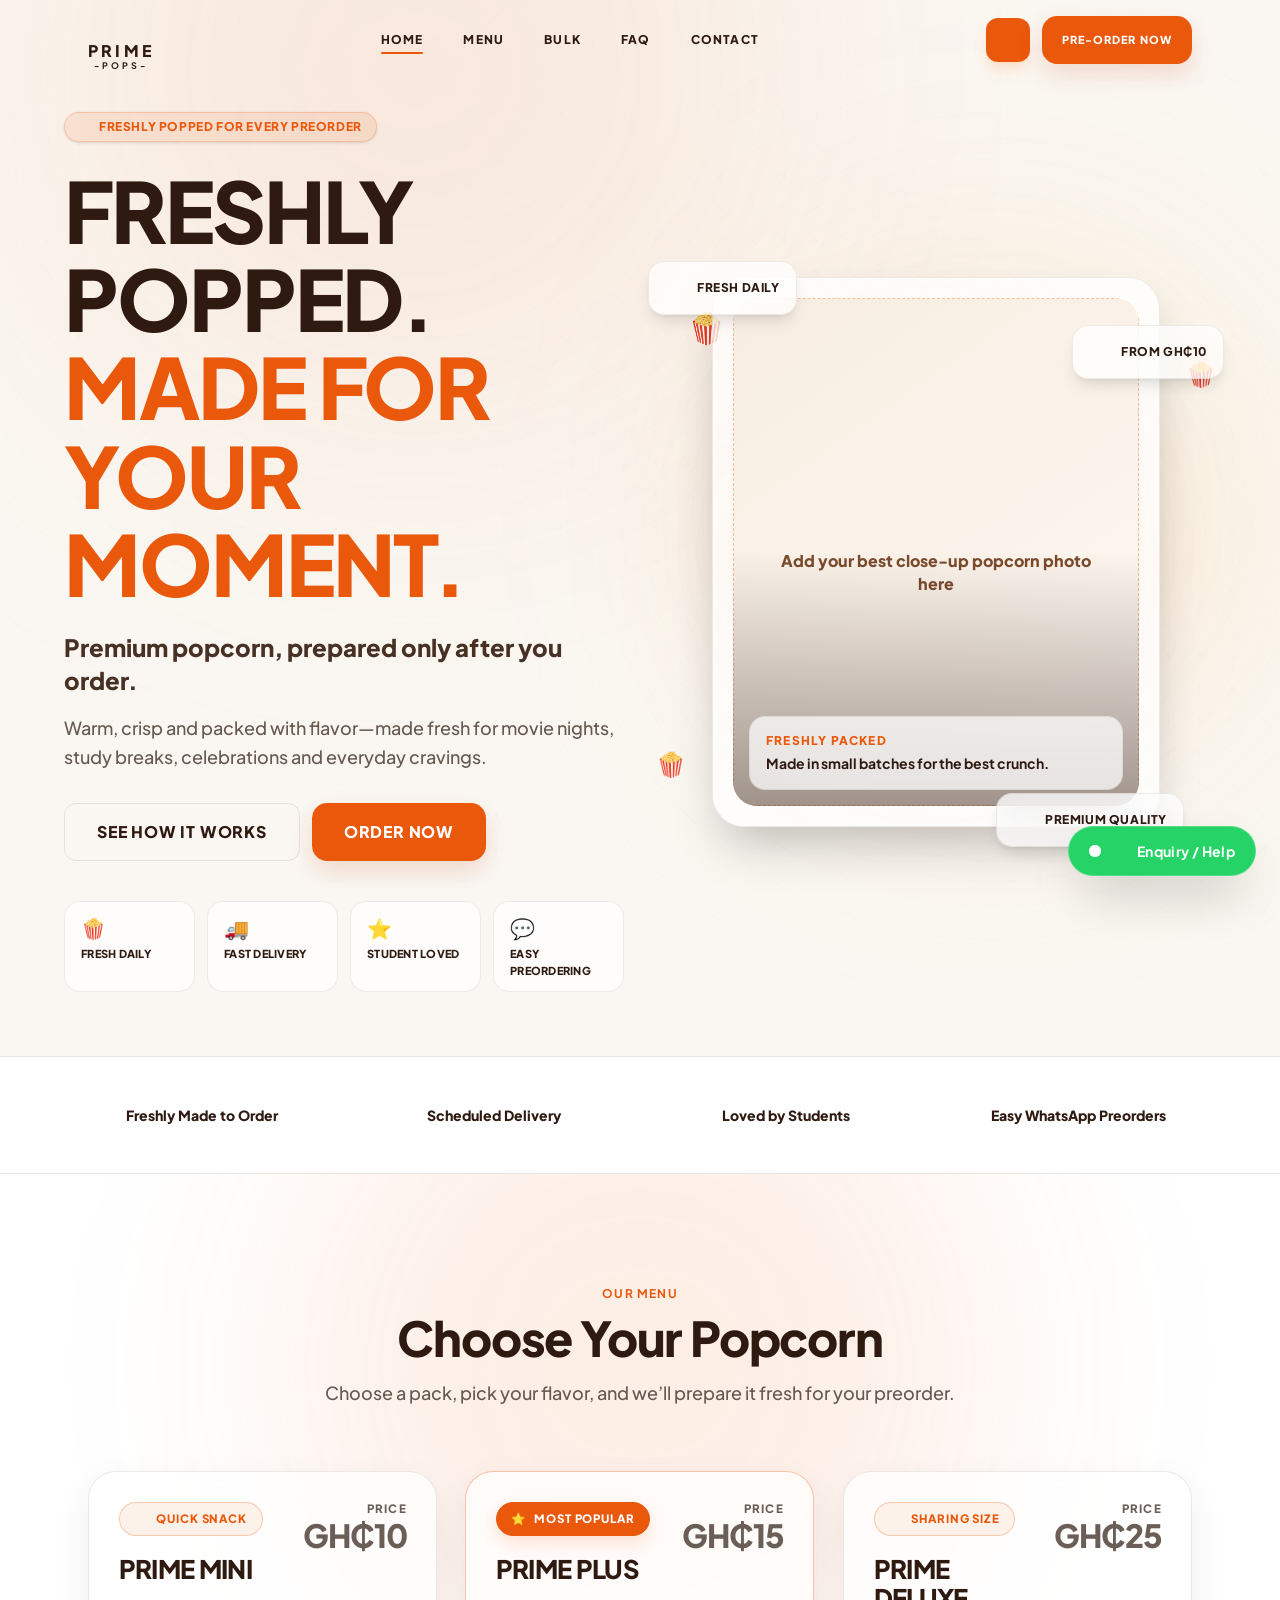
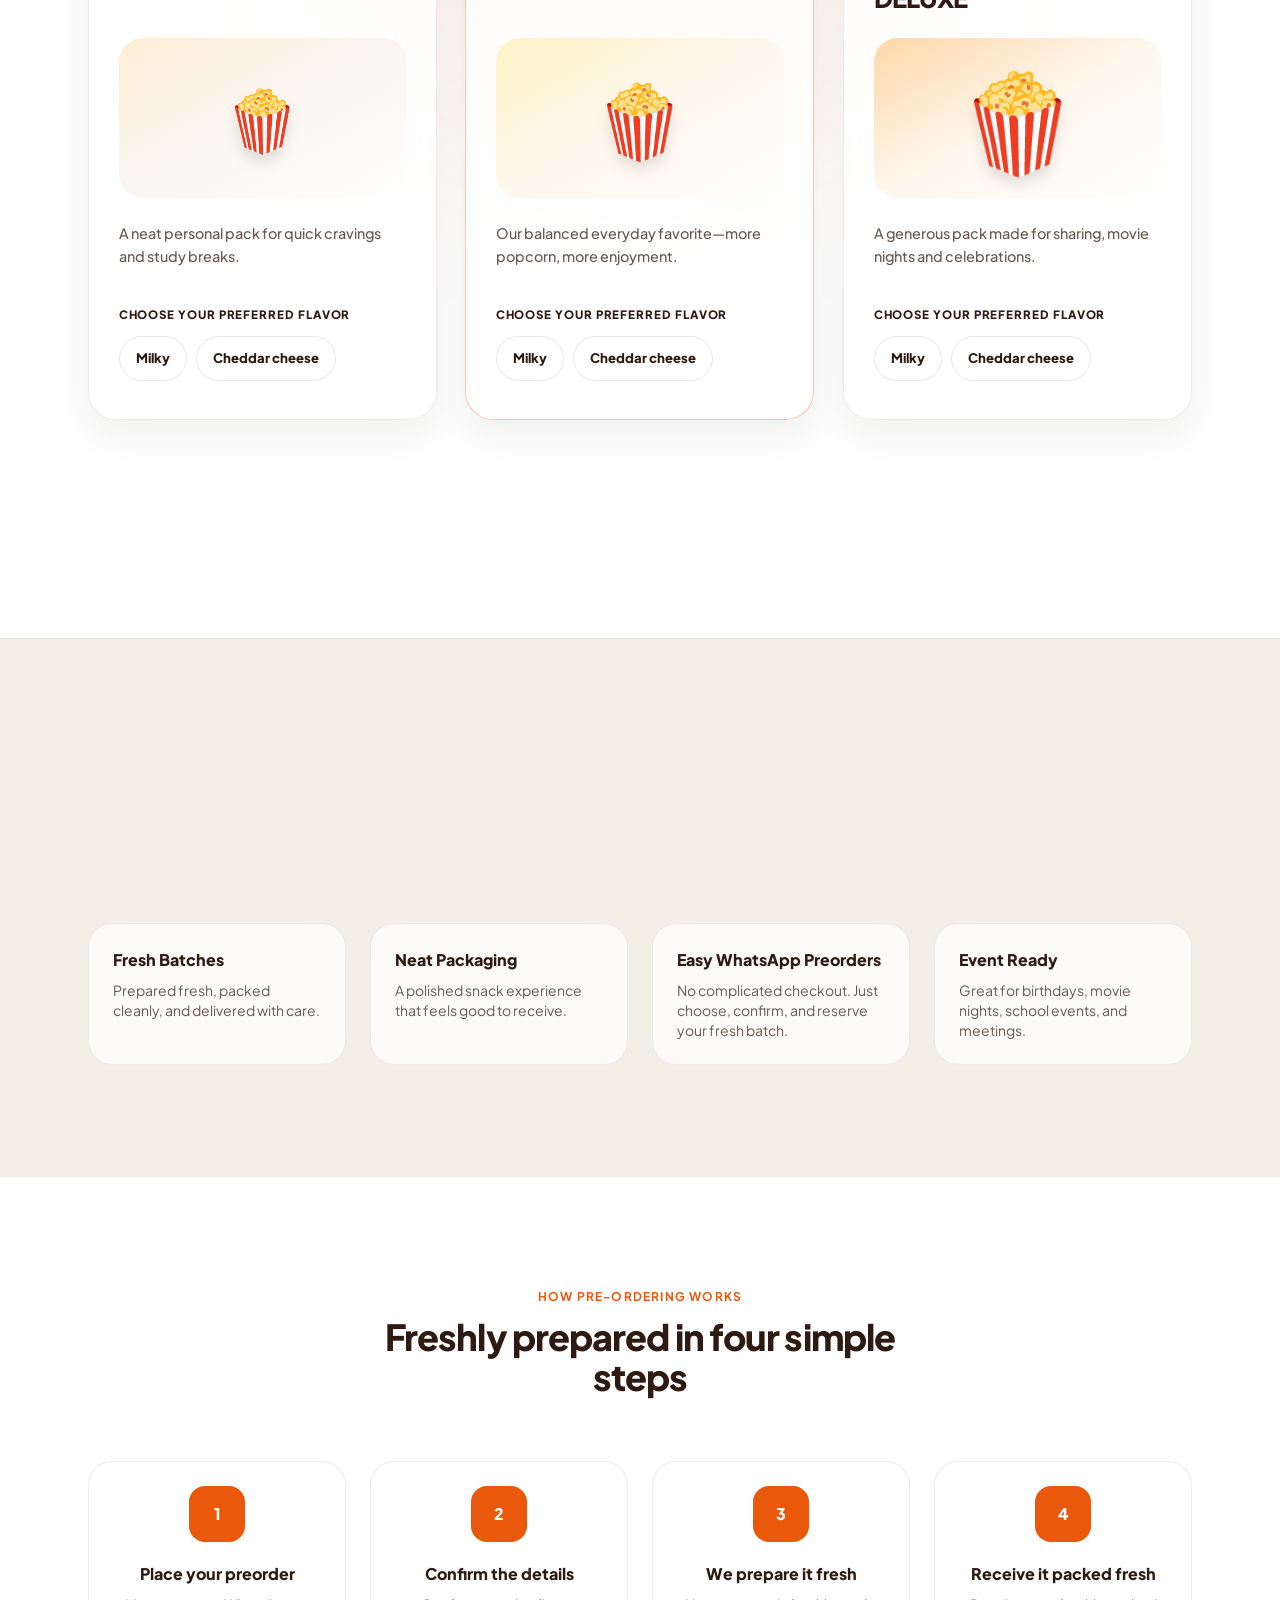
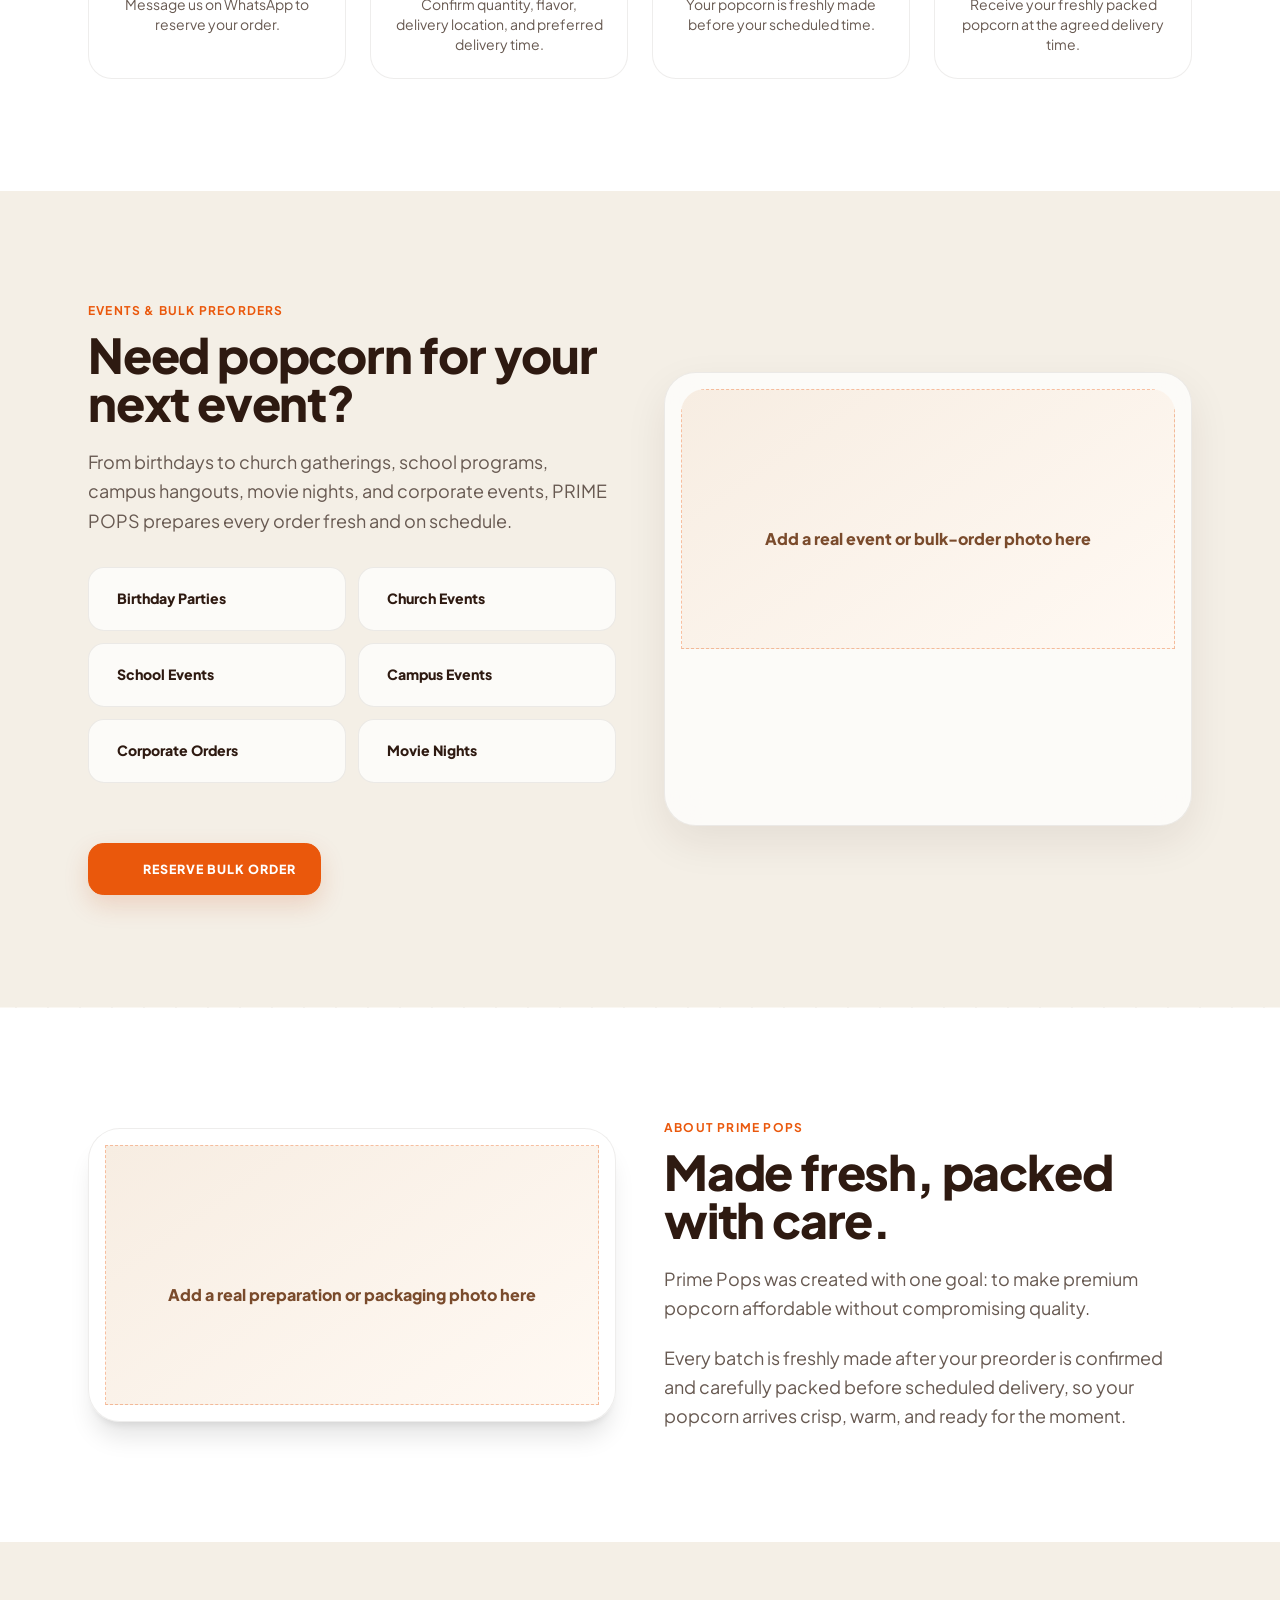
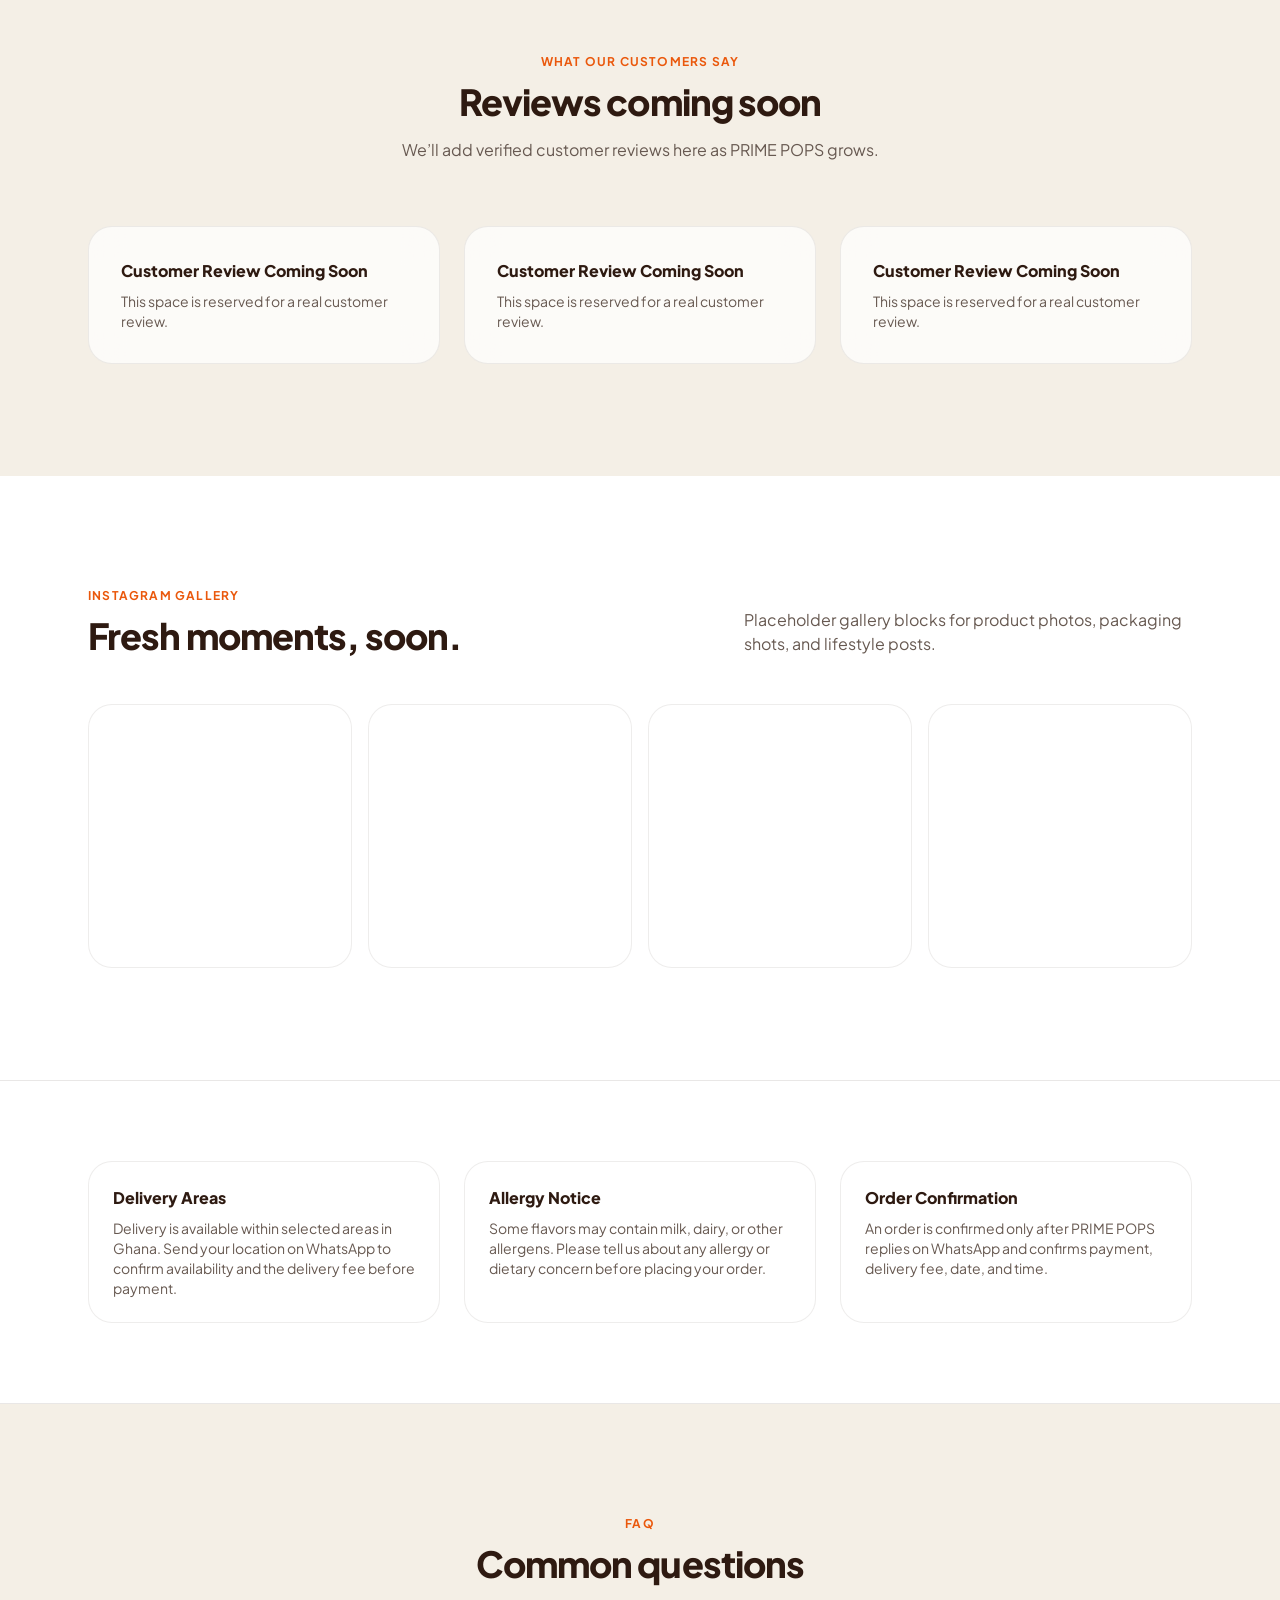
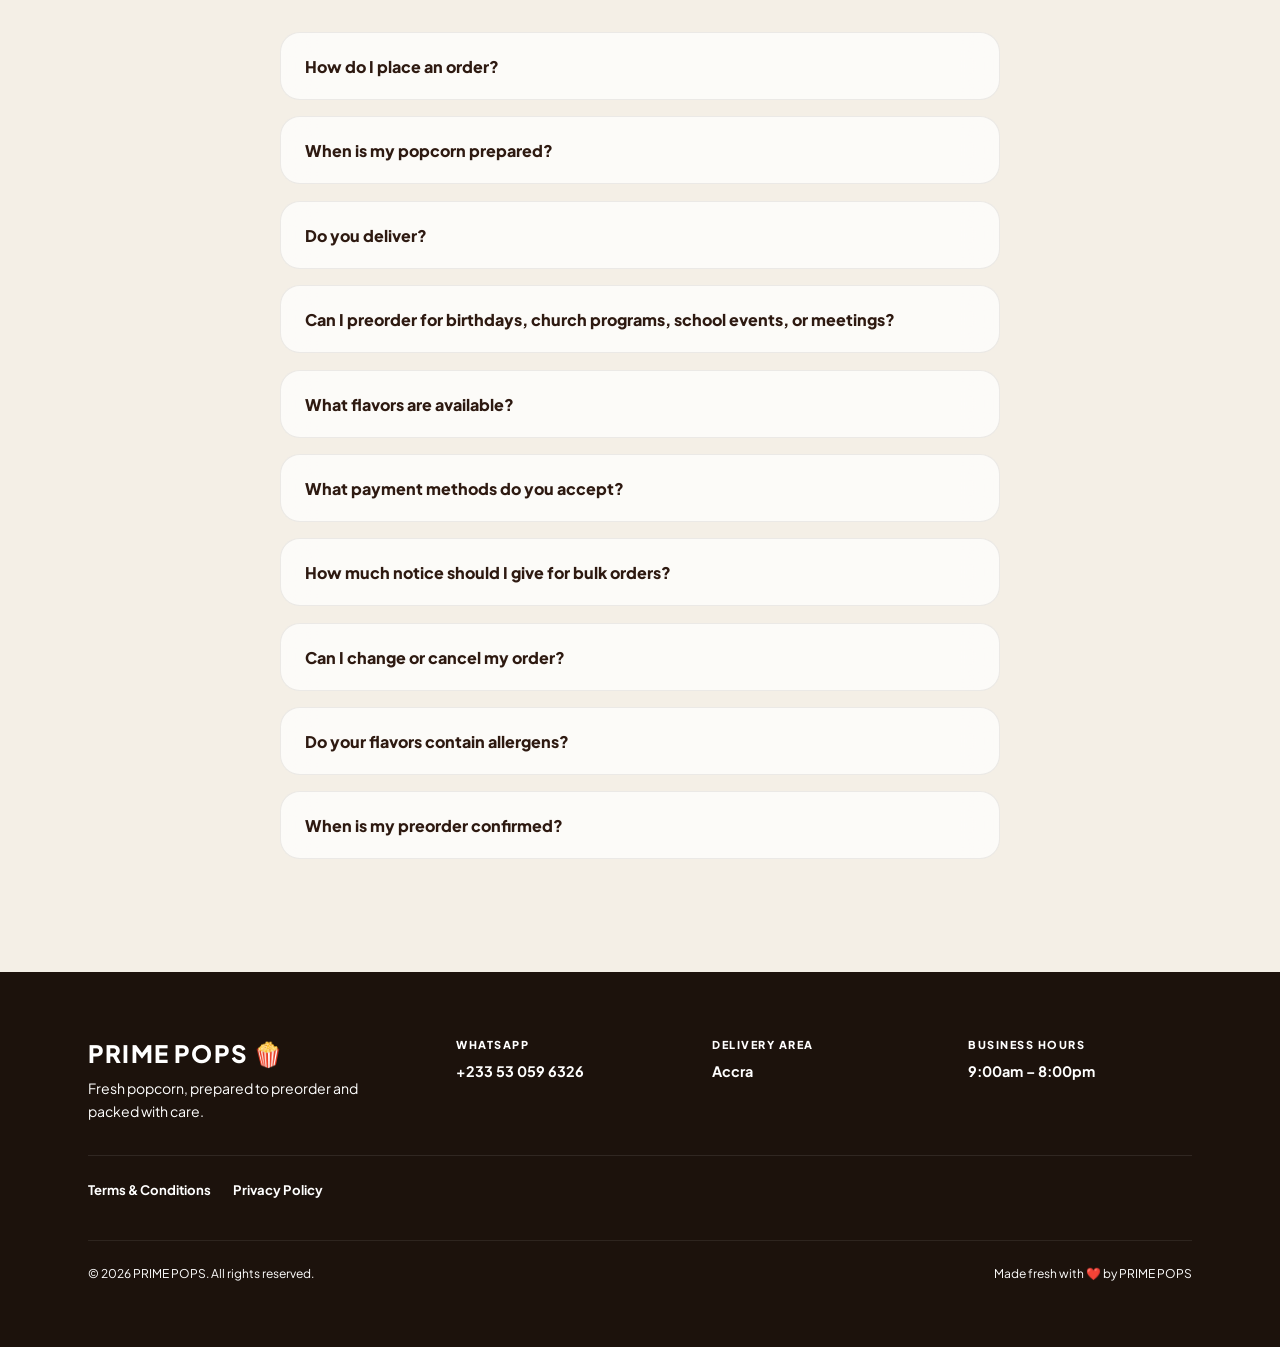
==== commit 3a062077: "Updated prices and flavor names" ====
--- a/index.html
+++ b/index.html
@@ -58,24 +58,24 @@
           {
             "@type": "Offer",
             "name": "Prime Mini",
-            "description": "Available in Classic (Salted) and Milky flavors.",
+            "description": "Available in Milky and Cheddar cheese flavors.",
+            "price": "10",
+            "priceCurrency": "GHS",
+            "availability": "https://schema.org/InStock"
+          },
+          {
+            "@type": "Offer",
+            "name": "Prime Plus",
+            "description": "Available in Milky and Cheddar cheese flavors.",
             "price": "15",
             "priceCurrency": "GHS",
             "availability": "https://schema.org/InStock"
           },
           {
             "@type": "Offer",
-            "name": "Prime Plus",
-            "description": "Available in Classic (Salted), Milky, and Chocolate flavors.",
-            "price": "20",
-            "priceCurrency": "GHS",
-            "availability": "https://schema.org/InStock"
-          },
-          {
-            "@type": "Offer",
             "name": "Prime Deluxe",
-            "description": "Available in Classic (Salted), Milky, and Chocolate flavors.",
-            "price": "30",
+            "description": "Available in Milky and Cheddar cheese flavors.",
+            "price": "25",
             "priceCurrency": "GHS",
             "availability": "https://schema.org/InStock"
           }
@@ -484,7 +484,7 @@
                 </div>
                 <div class="product-card-price">
                   <p class="product-card-price-label">Price</p>
-                  <p class="product-card-price-value">GH₵15</p>
+                  <p class="product-card-price-value">GH₵10</p>
                 </div>
               </div>
               <div
@@ -524,7 +524,7 @@
                 </div>
                 <div class="product-card-price">
                   <p class="product-card-price-label">Price</p>
-                  <p class="product-card-price-value">GH₵20</p>
+                  <p class="product-card-price-value">GH₵15</p>
                 </div>
               </div>
               <div
@@ -561,7 +561,7 @@
                 </div>
                 <div class="product-card-price">
                   <p class="product-card-price-label">Price</p>
-                  <p class="product-card-price-value">GH₵30</p>
+                  <p class="product-card-price-value">GH₵25</p>
                 </div>
               </div>
               <div
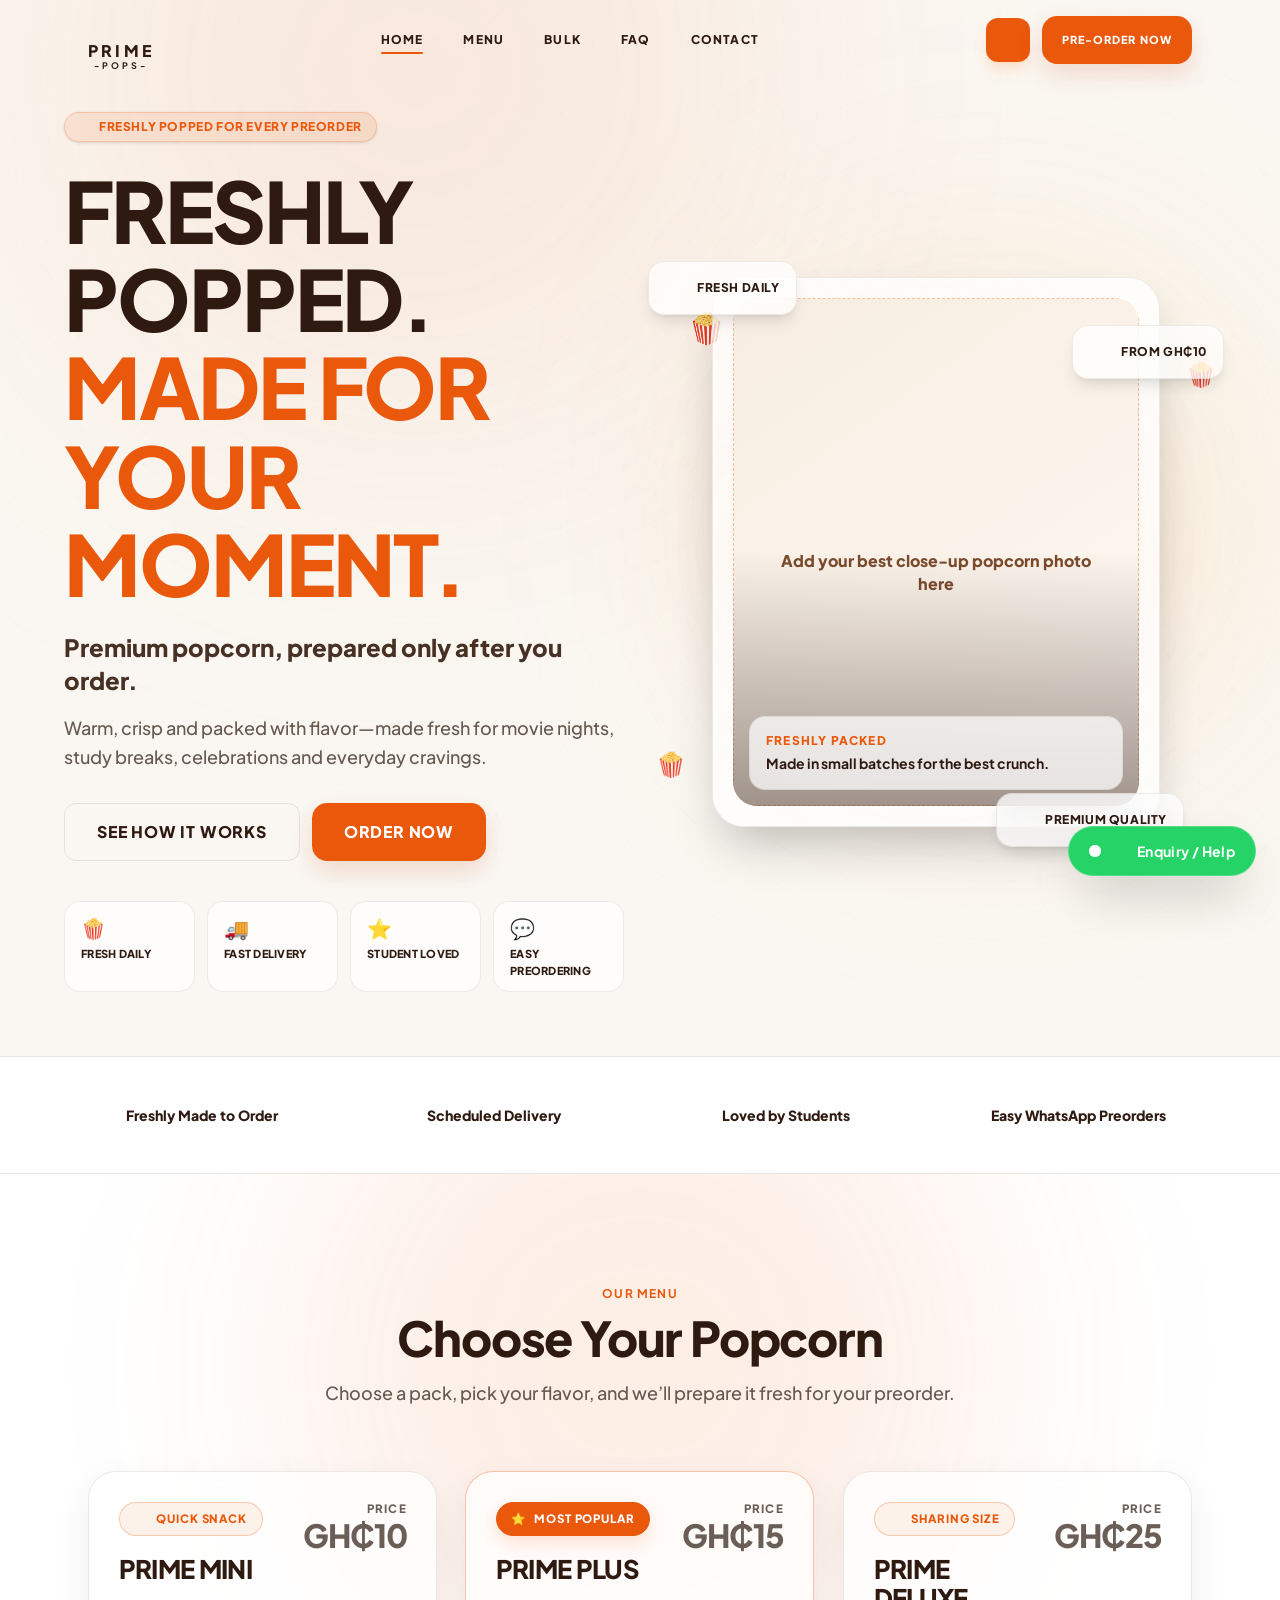
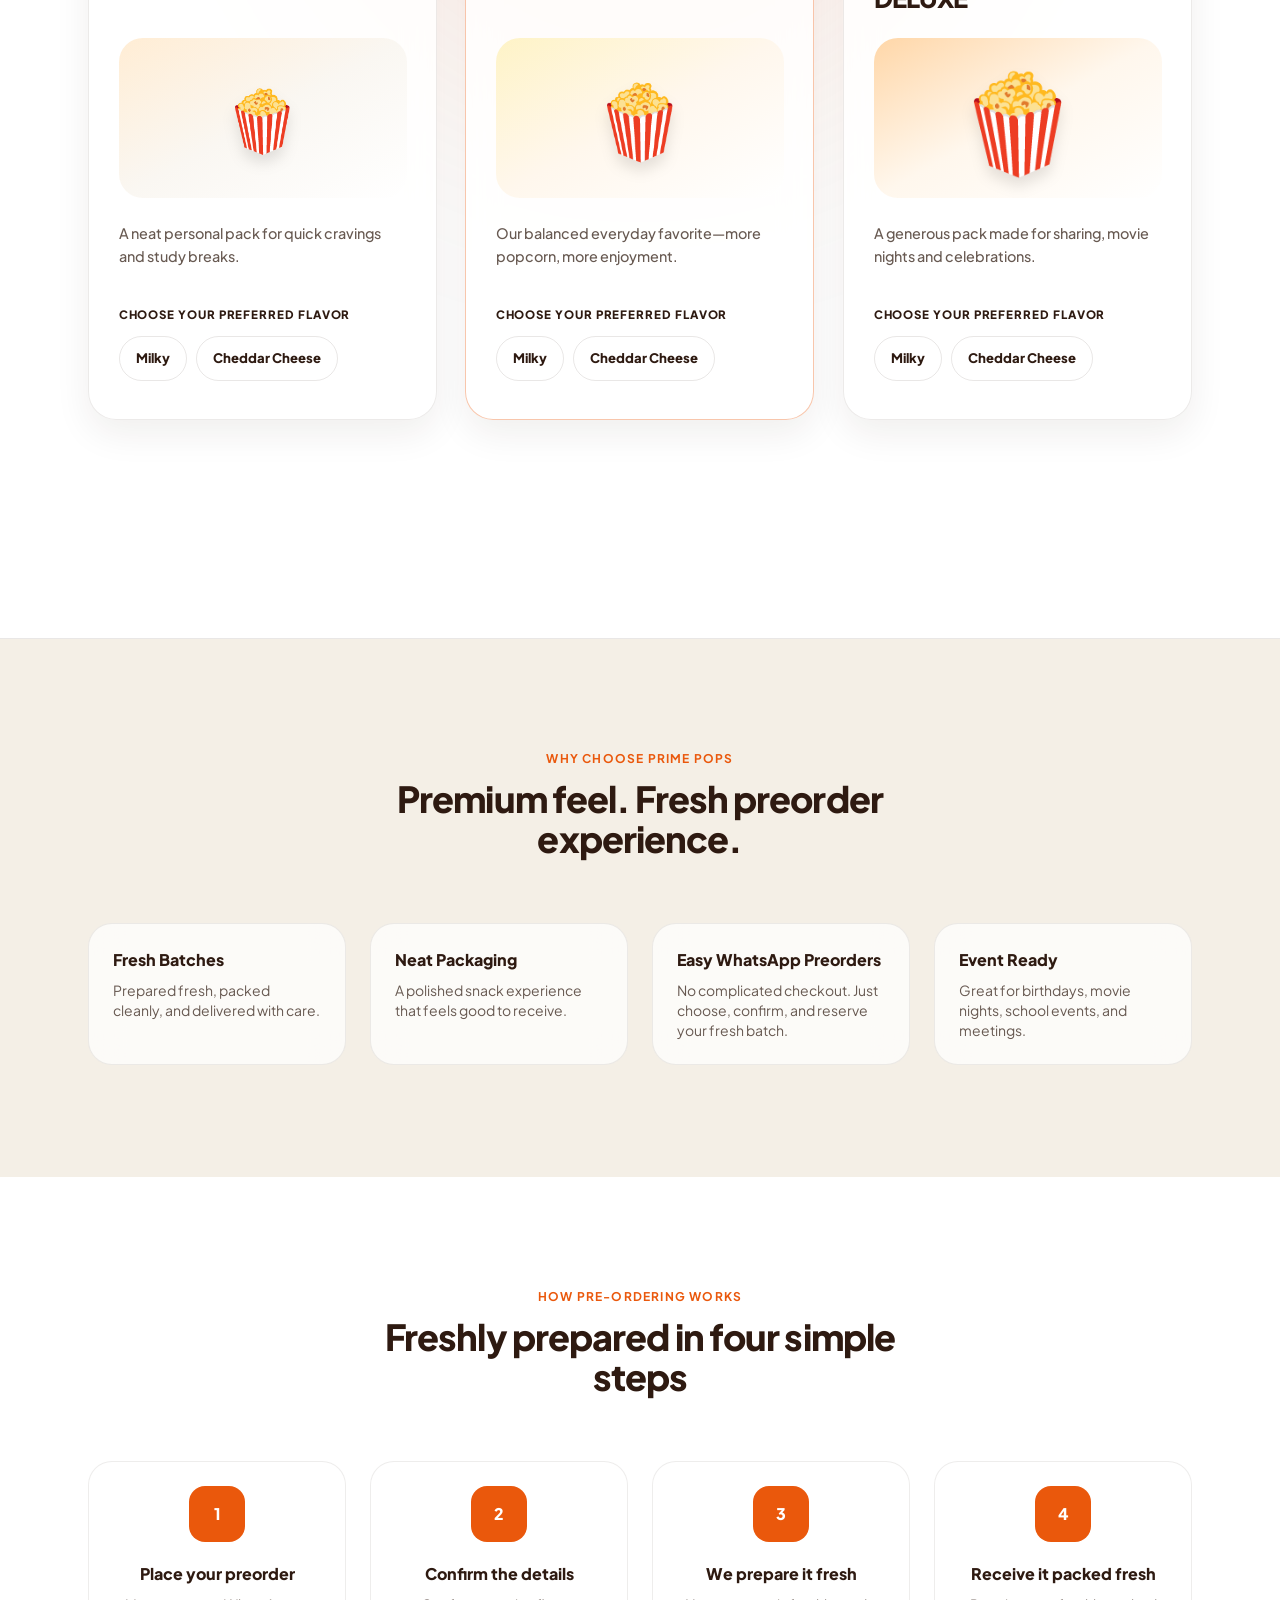
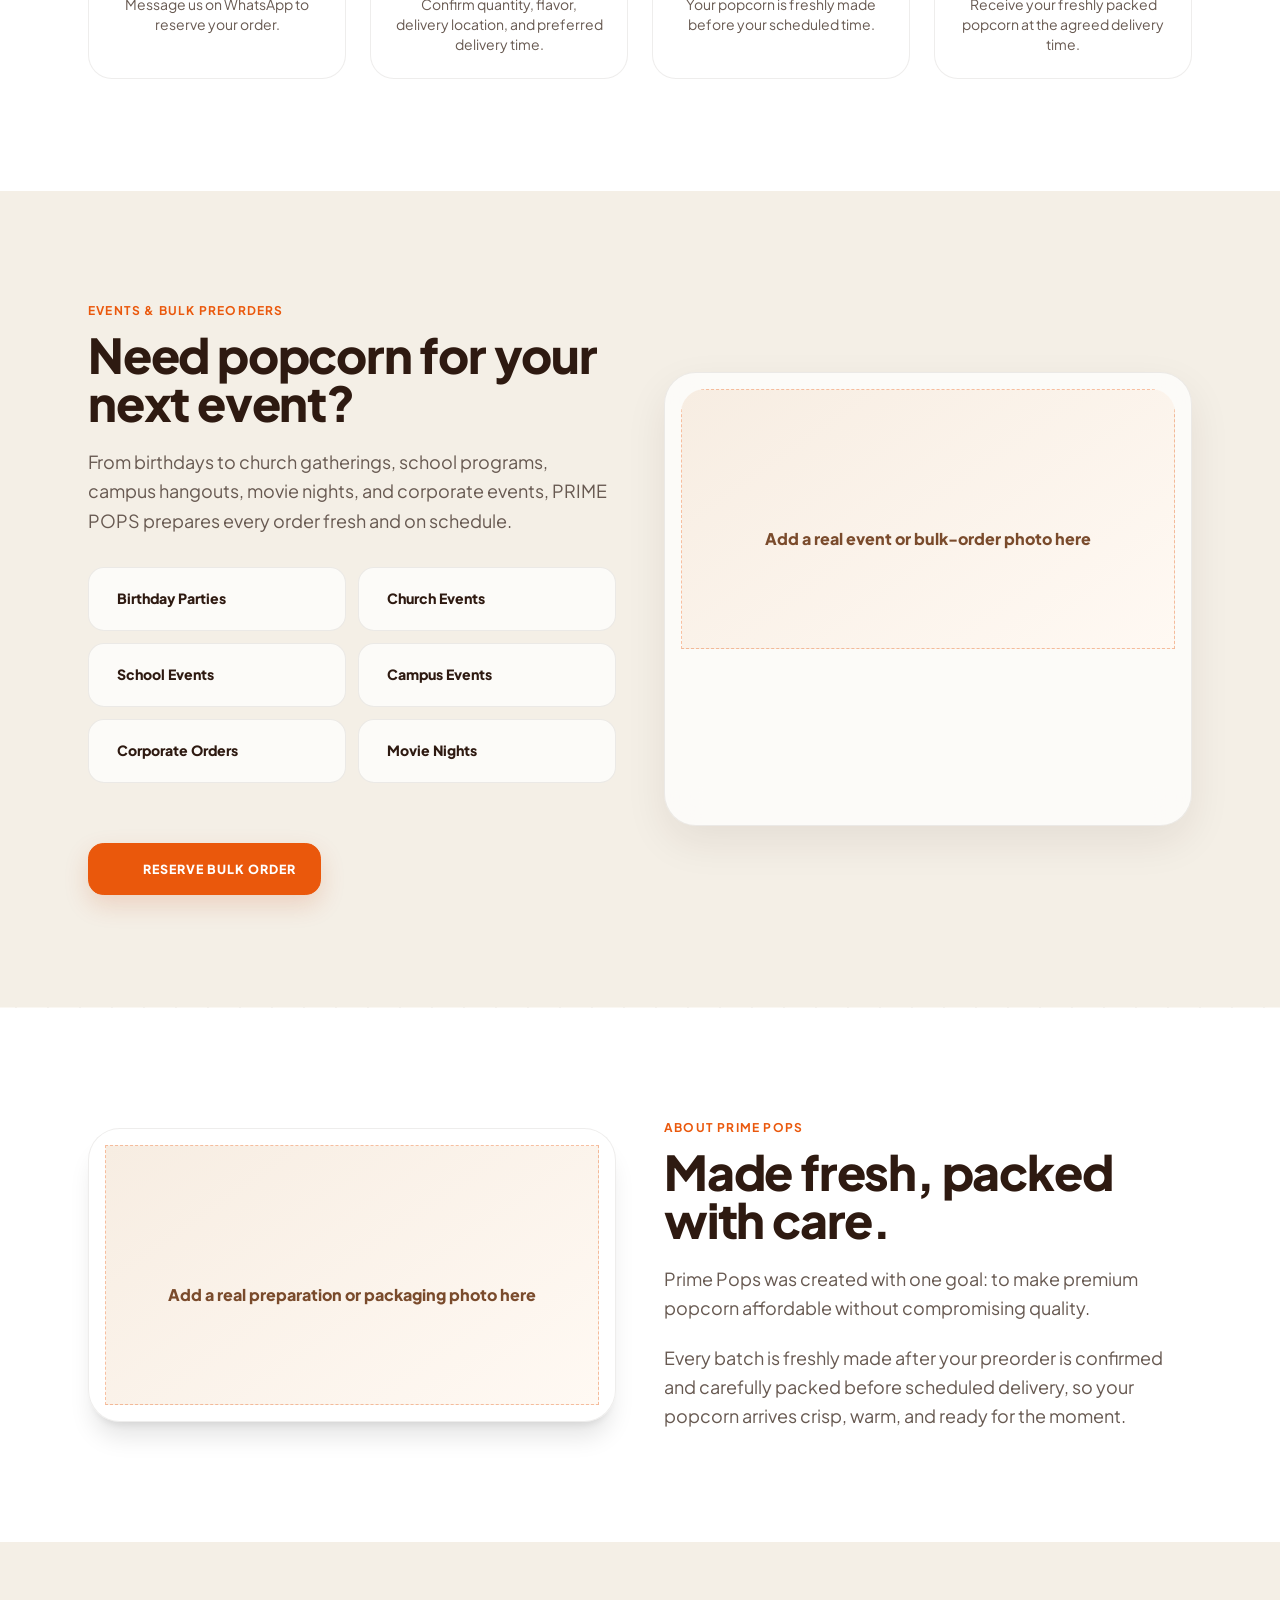
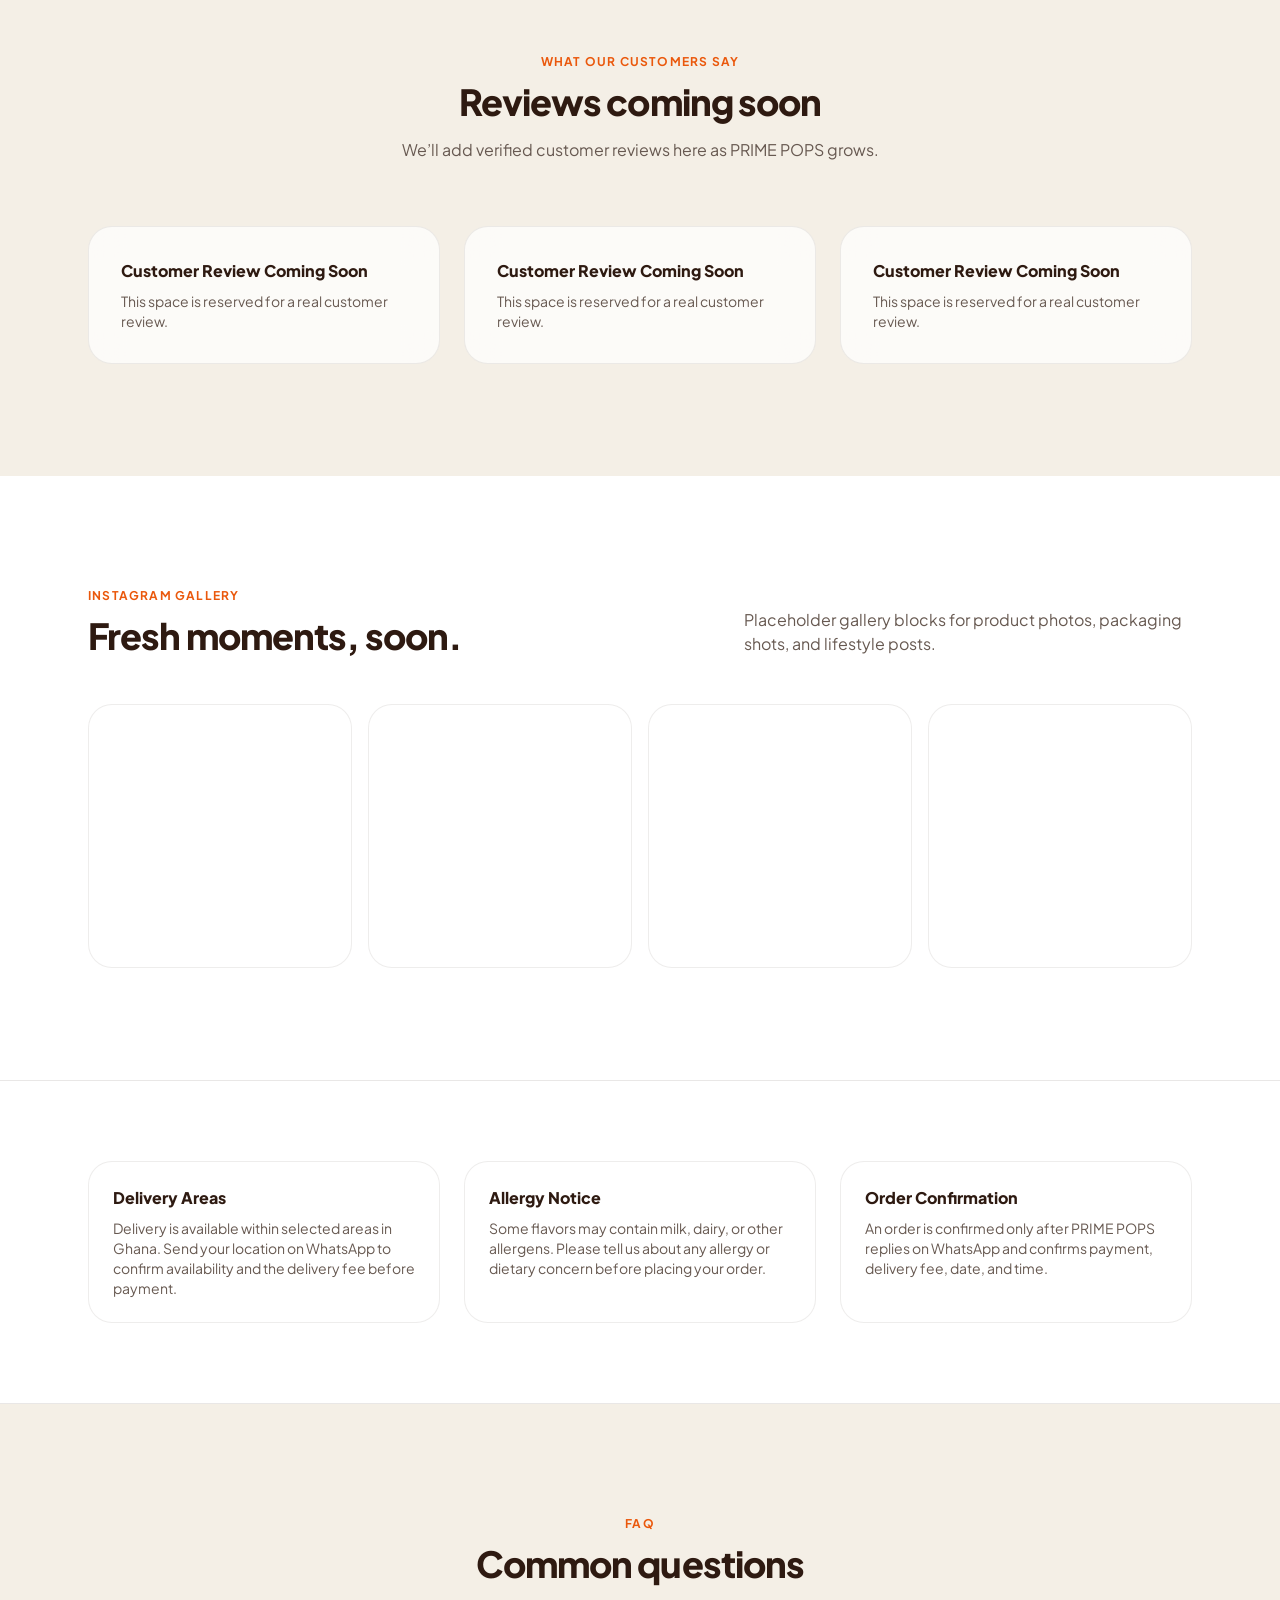
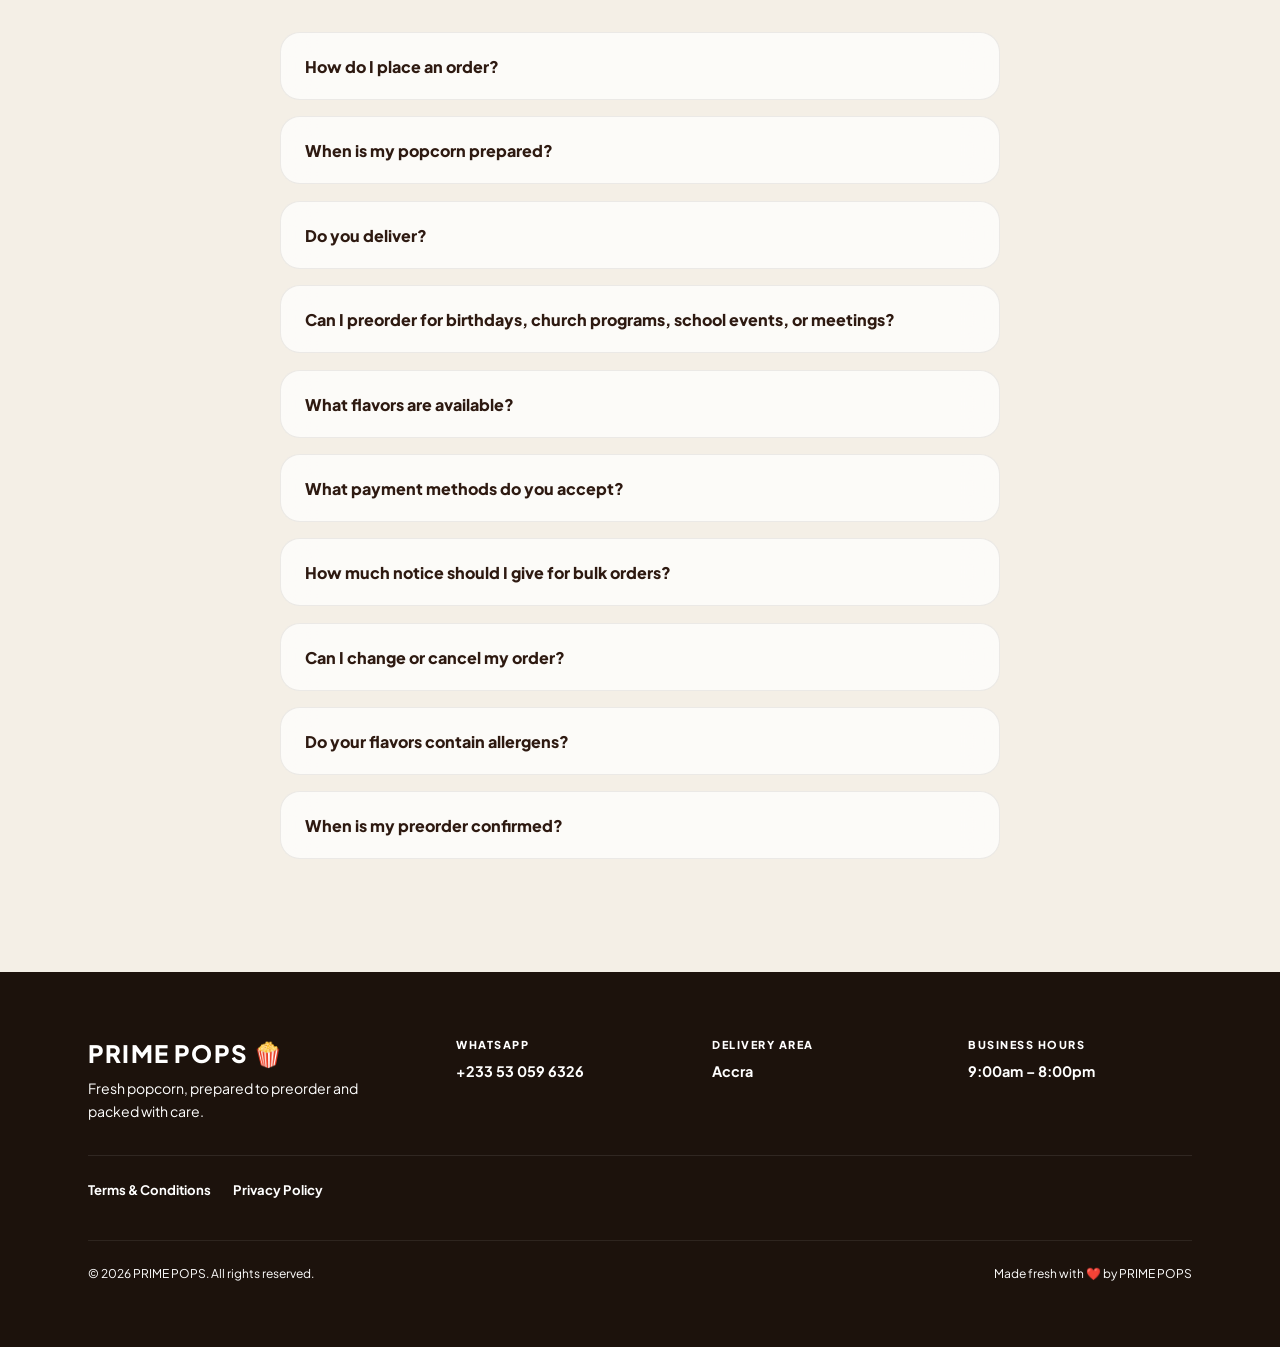
==== commit be061e27: "Capitalize flavor name" ====
--- a/index.html
+++ b/index.html
@@ -58,7 +58,7 @@
           {
             "@type": "Offer",
             "name": "Prime Mini",
-            "description": "Available in Milky and Cheddar cheese flavors.",
+            "description": "Available in Milky and Cheddar Cheese flavors.",
             "price": "10",
             "priceCurrency": "GHS",
             "availability": "https://schema.org/InStock"
@@ -66,7 +66,7 @@
           {
             "@type": "Offer",
             "name": "Prime Plus",
-            "description": "Available in Milky and Cheddar cheese flavors.",
+            "description": "Available in Milky and Cheddar Cheese flavors.",
             "price": "15",
             "priceCurrency": "GHS",
             "availability": "https://schema.org/InStock"
@@ -74,7 +74,7 @@
           {
             "@type": "Offer",
             "name": "Prime Deluxe",
-            "description": "Available in Milky and Cheddar cheese flavors.",
+            "description": "Available in Milky and Cheddar Cheese flavors.",
             "price": "25",
             "priceCurrency": "GHS",
             "availability": "https://schema.org/InStock"
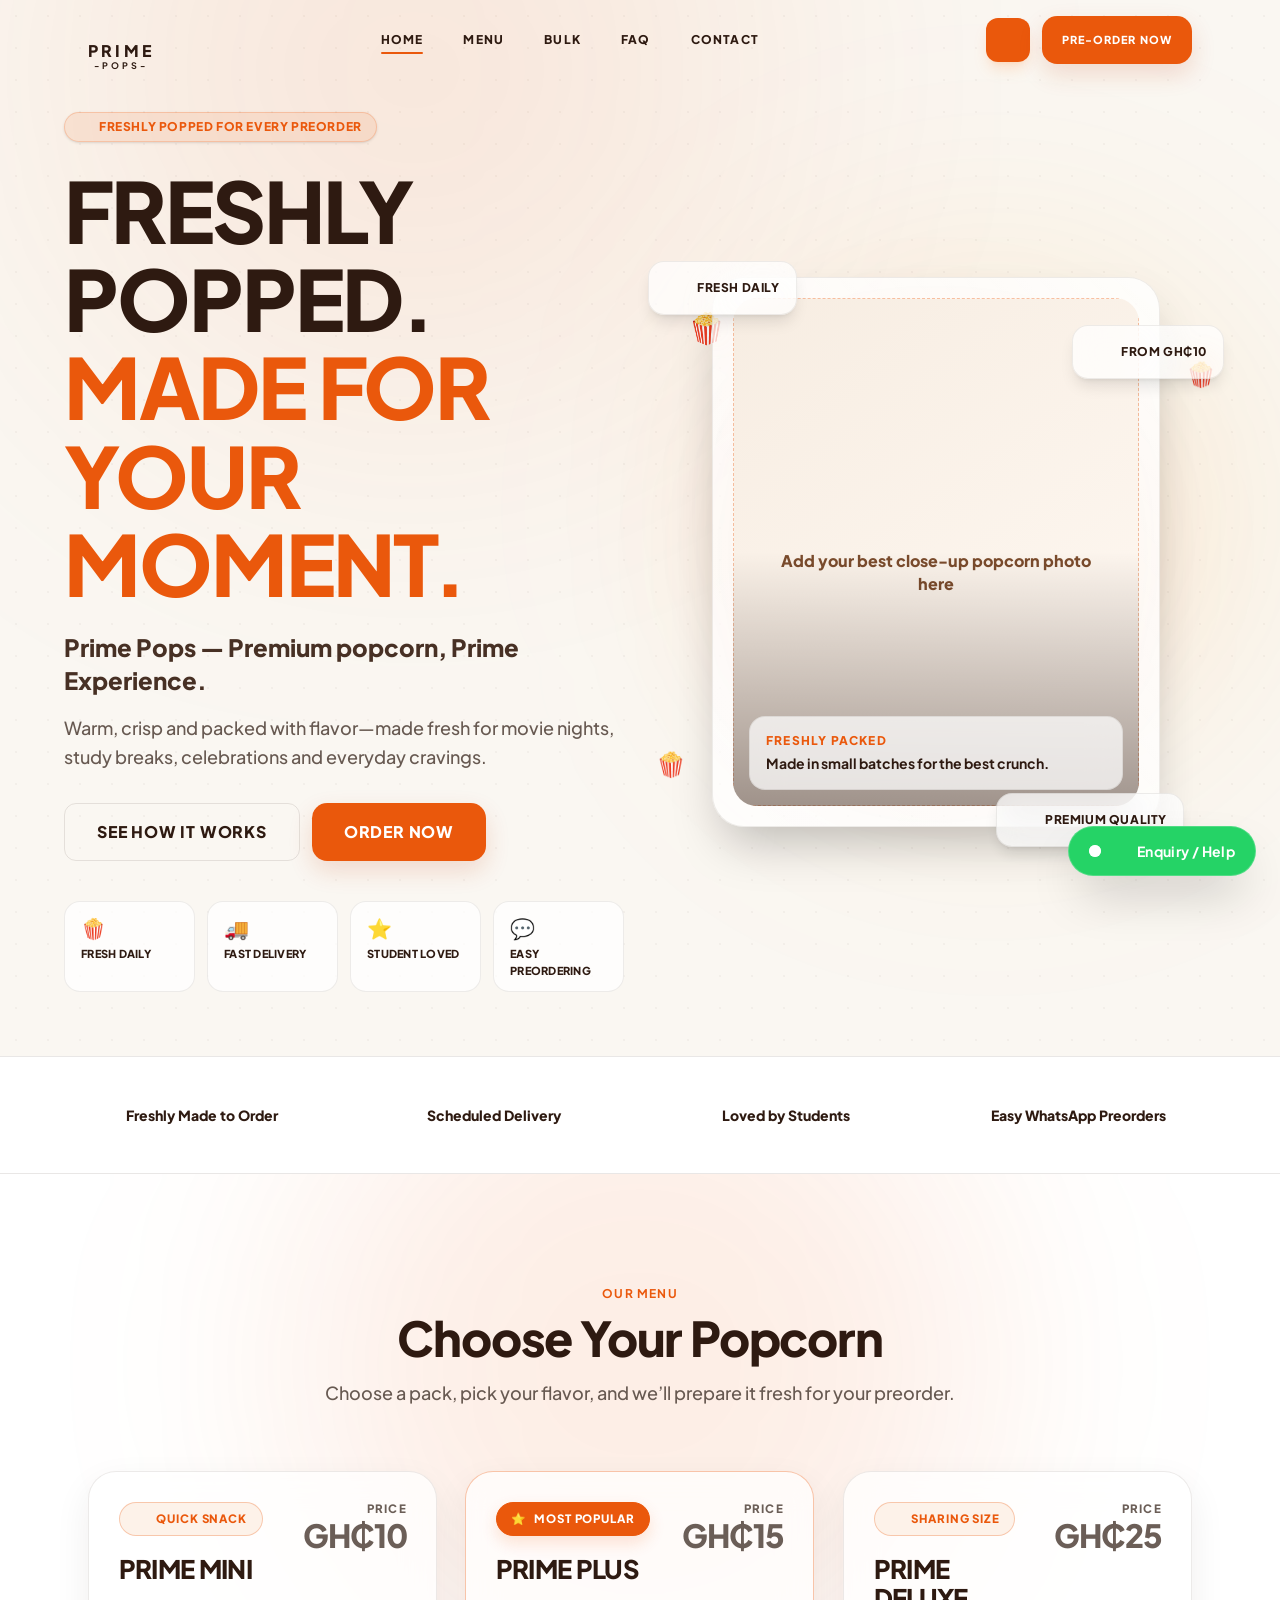
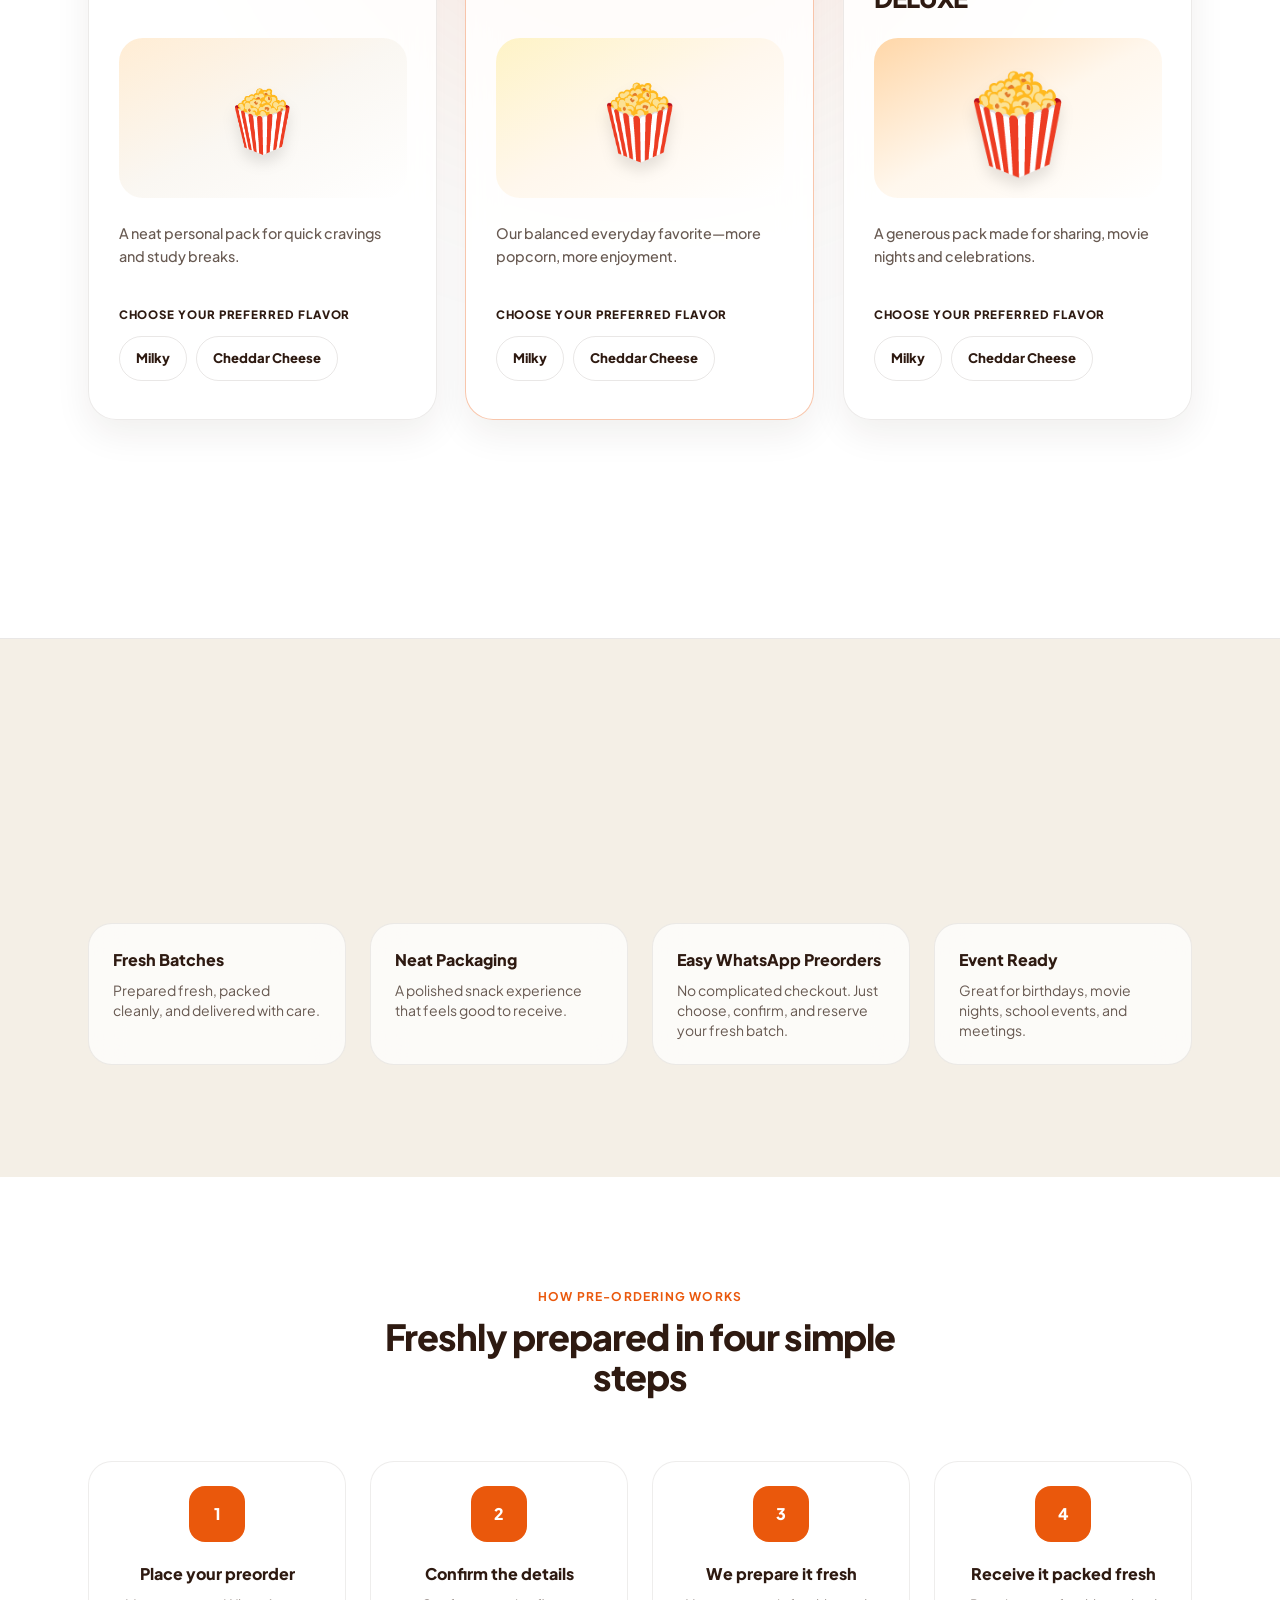
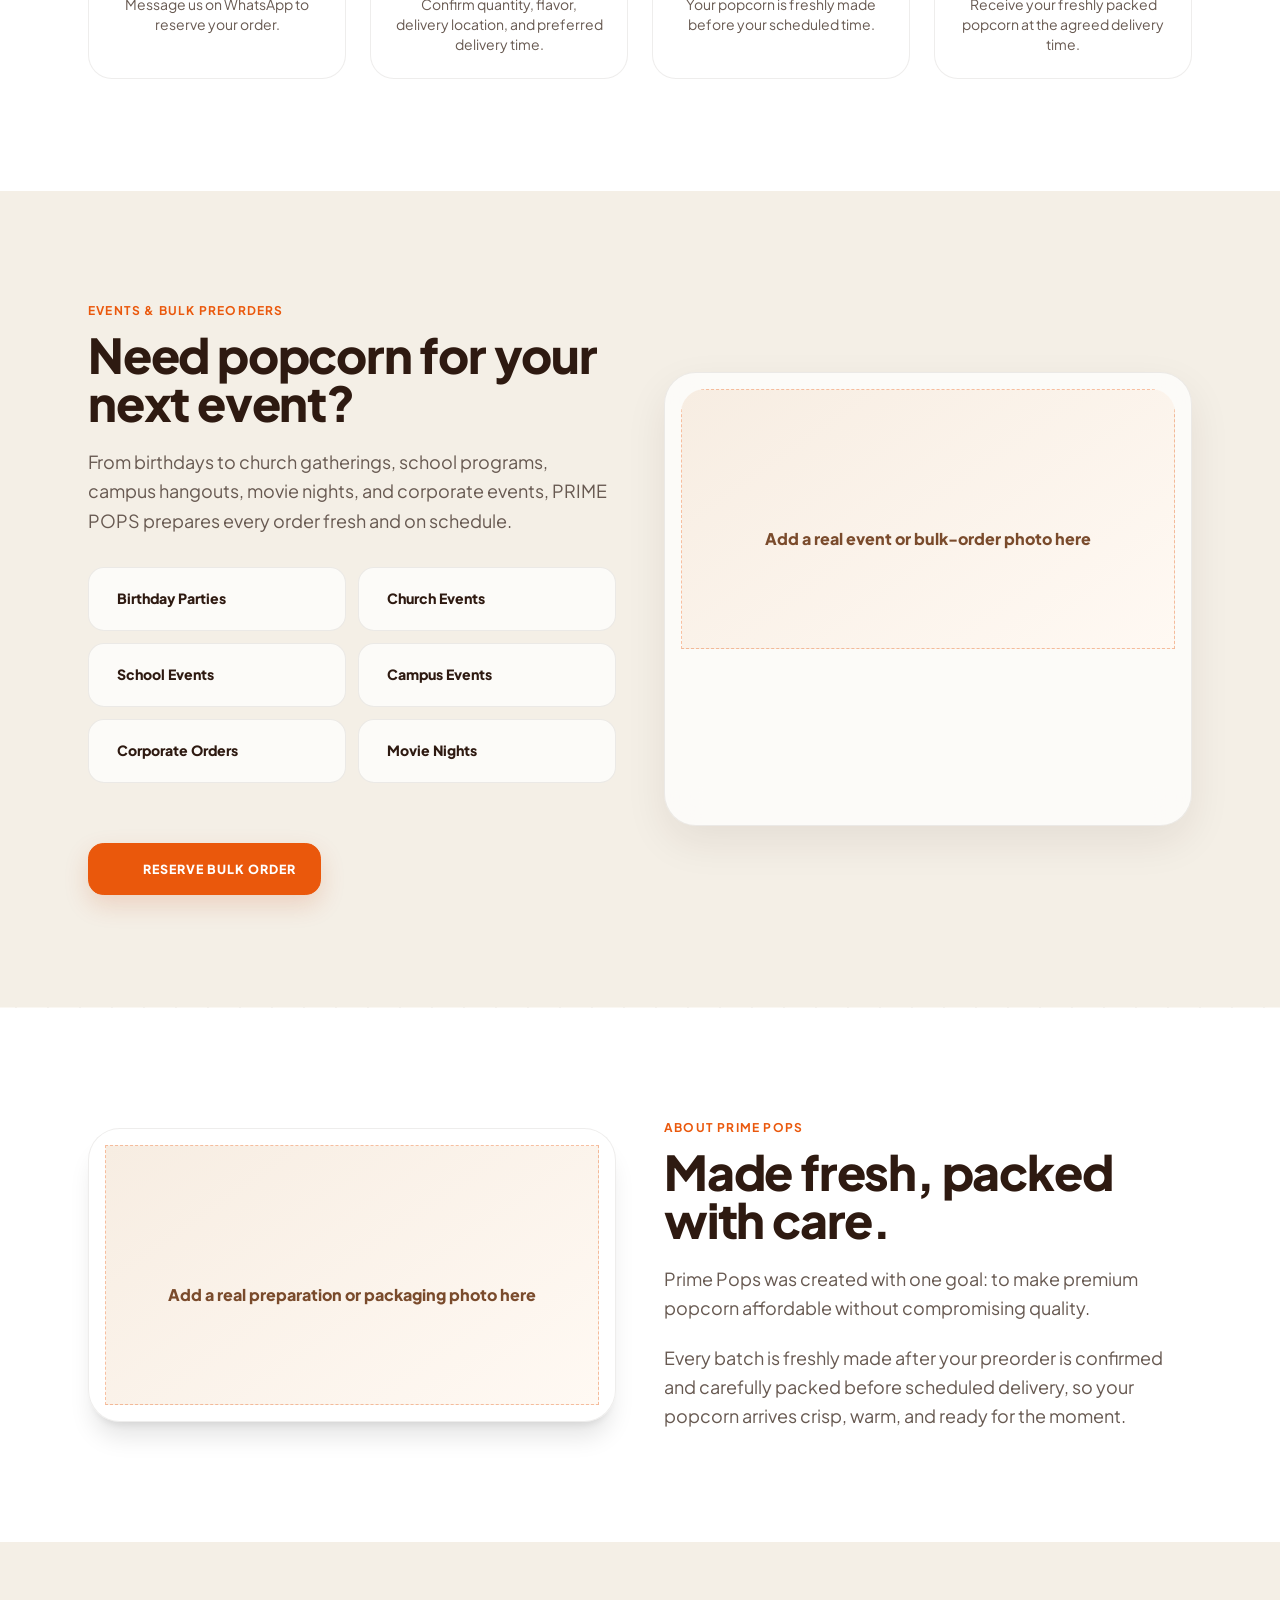
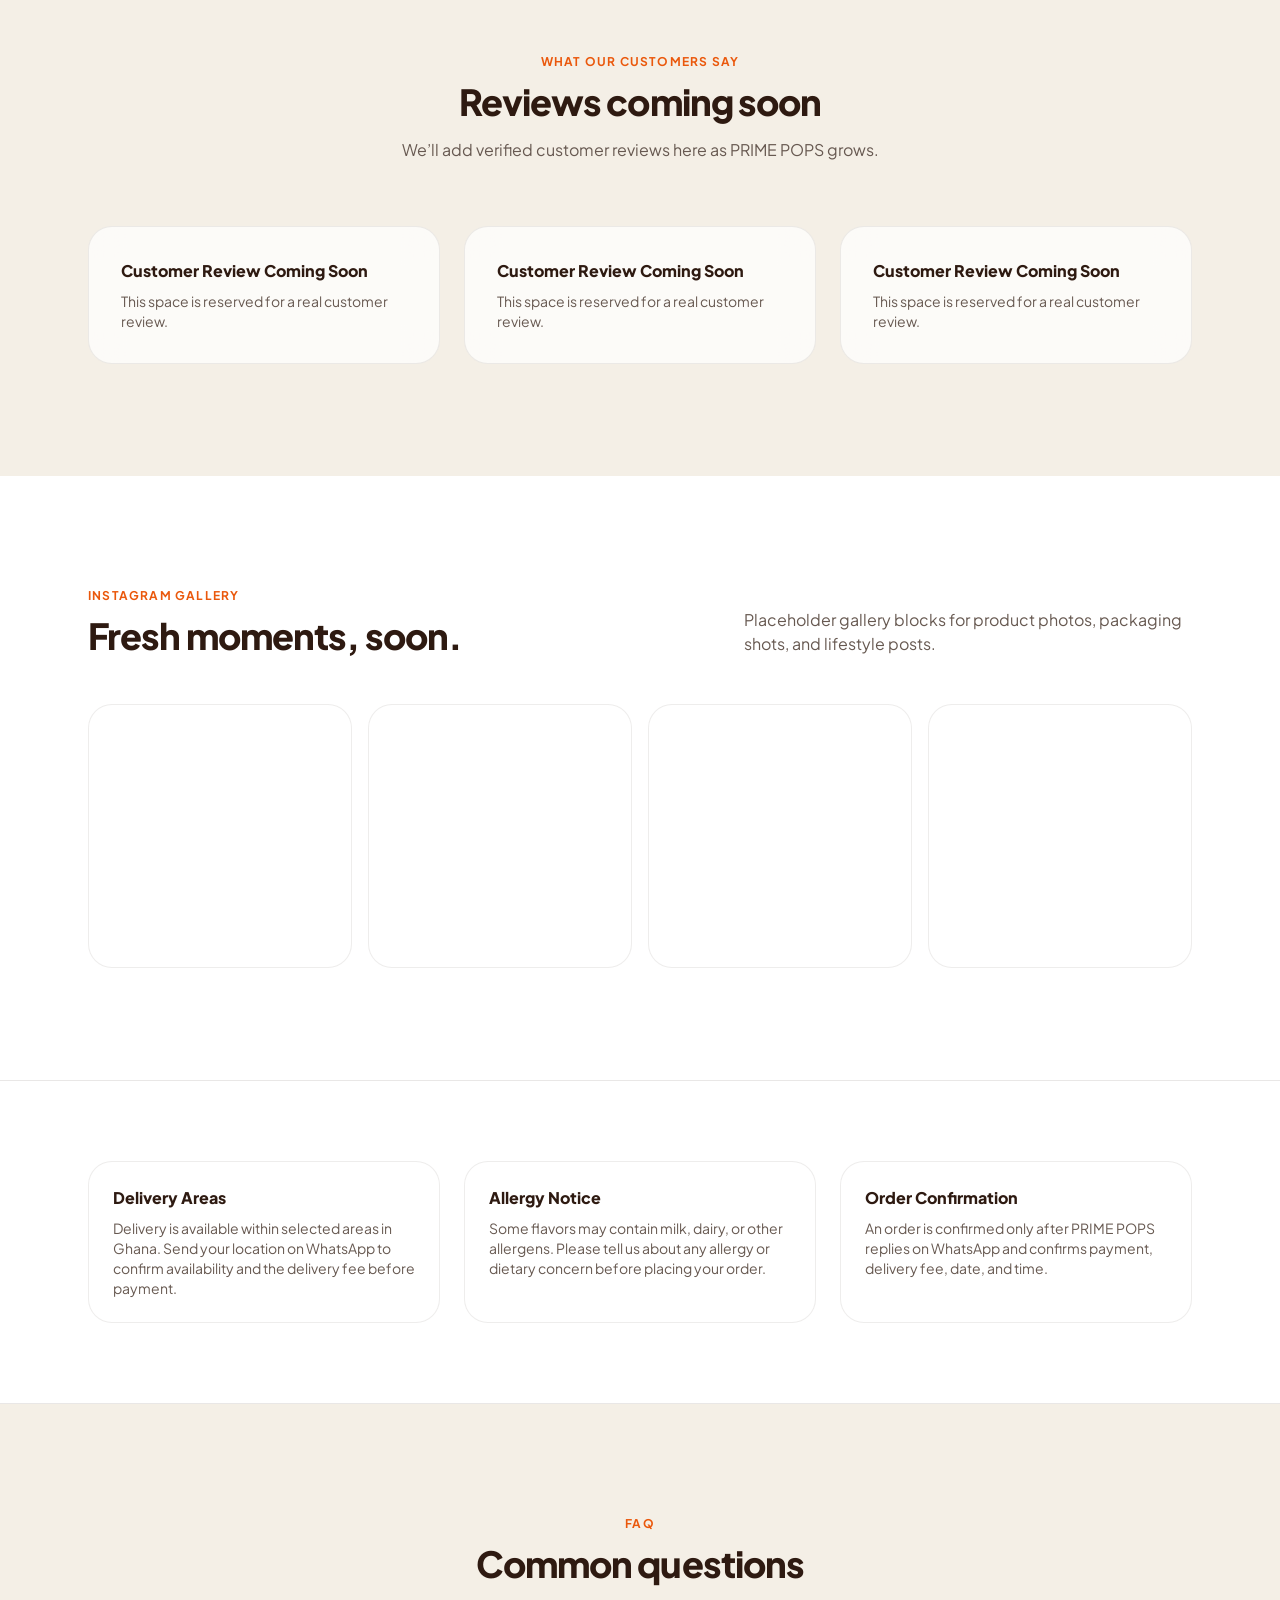
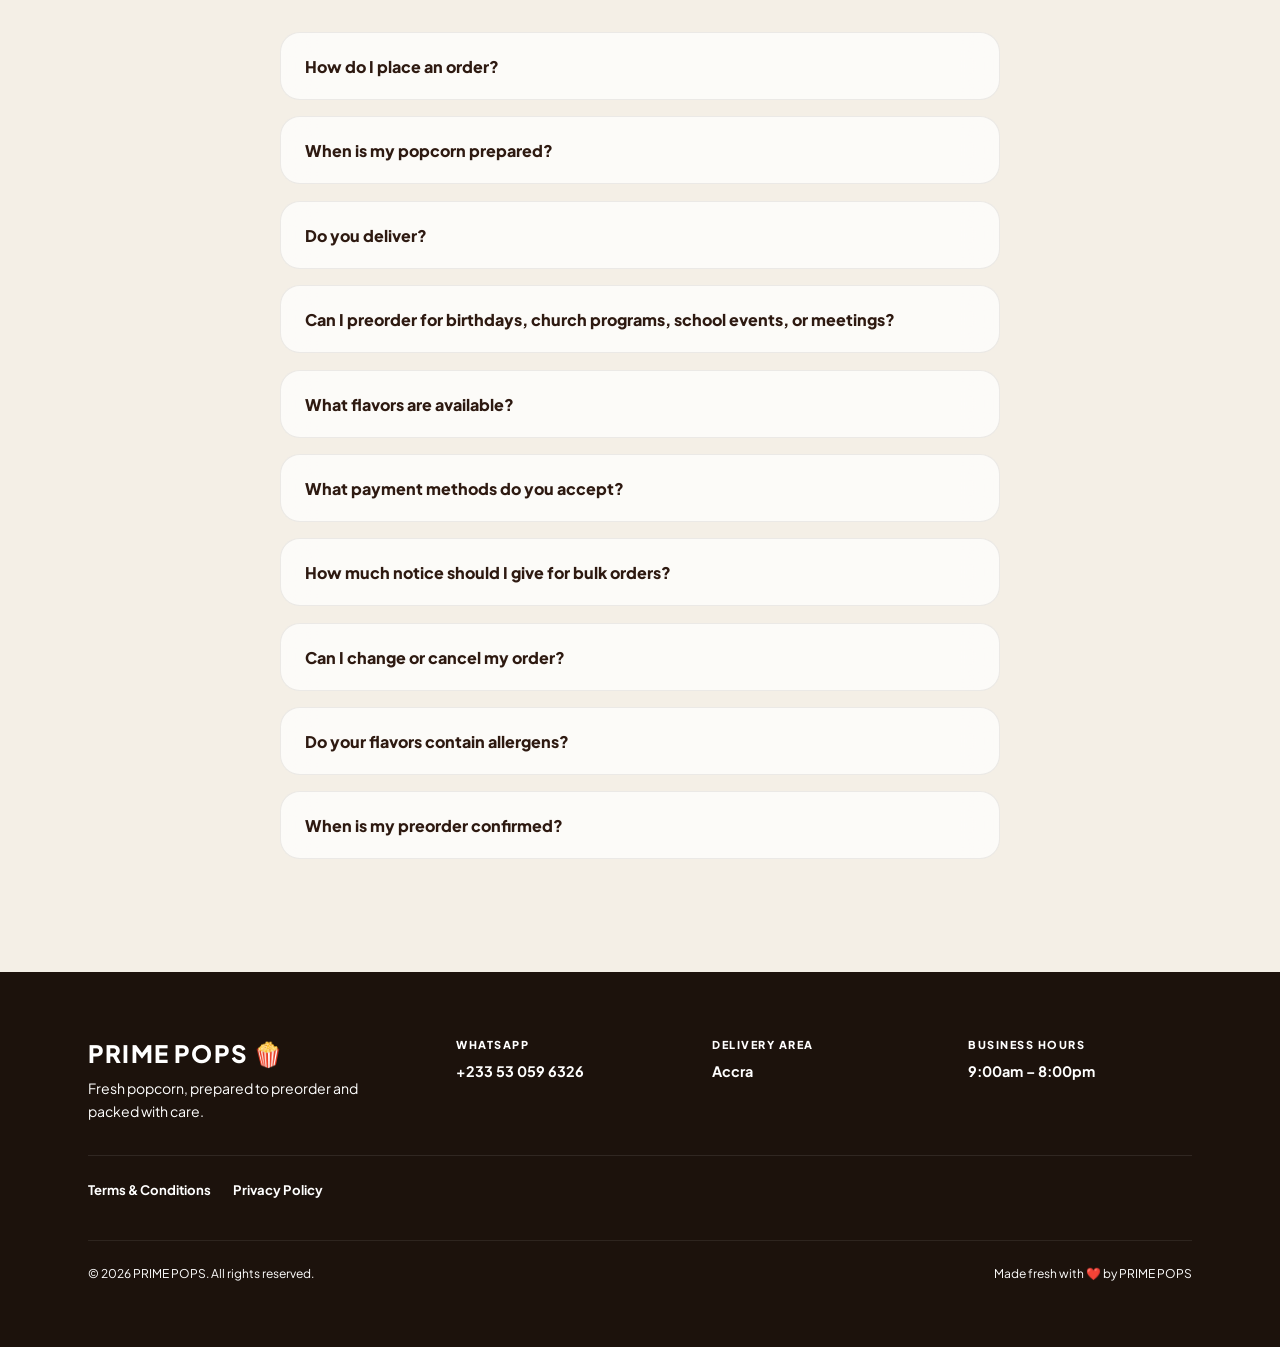
==== commit 0c28d5d6: "Update hero section text" ====
--- a/index.html
+++ b/index.html
@@ -262,7 +262,7 @@
             <h2
               class="text-xl sm:text-2xl font-extrabold text-brand-cocoaLight dark:text-orange-50 leading-snug mb-4"
             >
-              Premium popcorn, prepared only after you order.
+              Prime Pops — Premium popcorn, Prime Experience.
             </h2>
             <p
               class="text-brand-gray dark:text-orange-100/75 text-base md:text-lg max-w-xl mb-8 leading-relaxed font-medium"
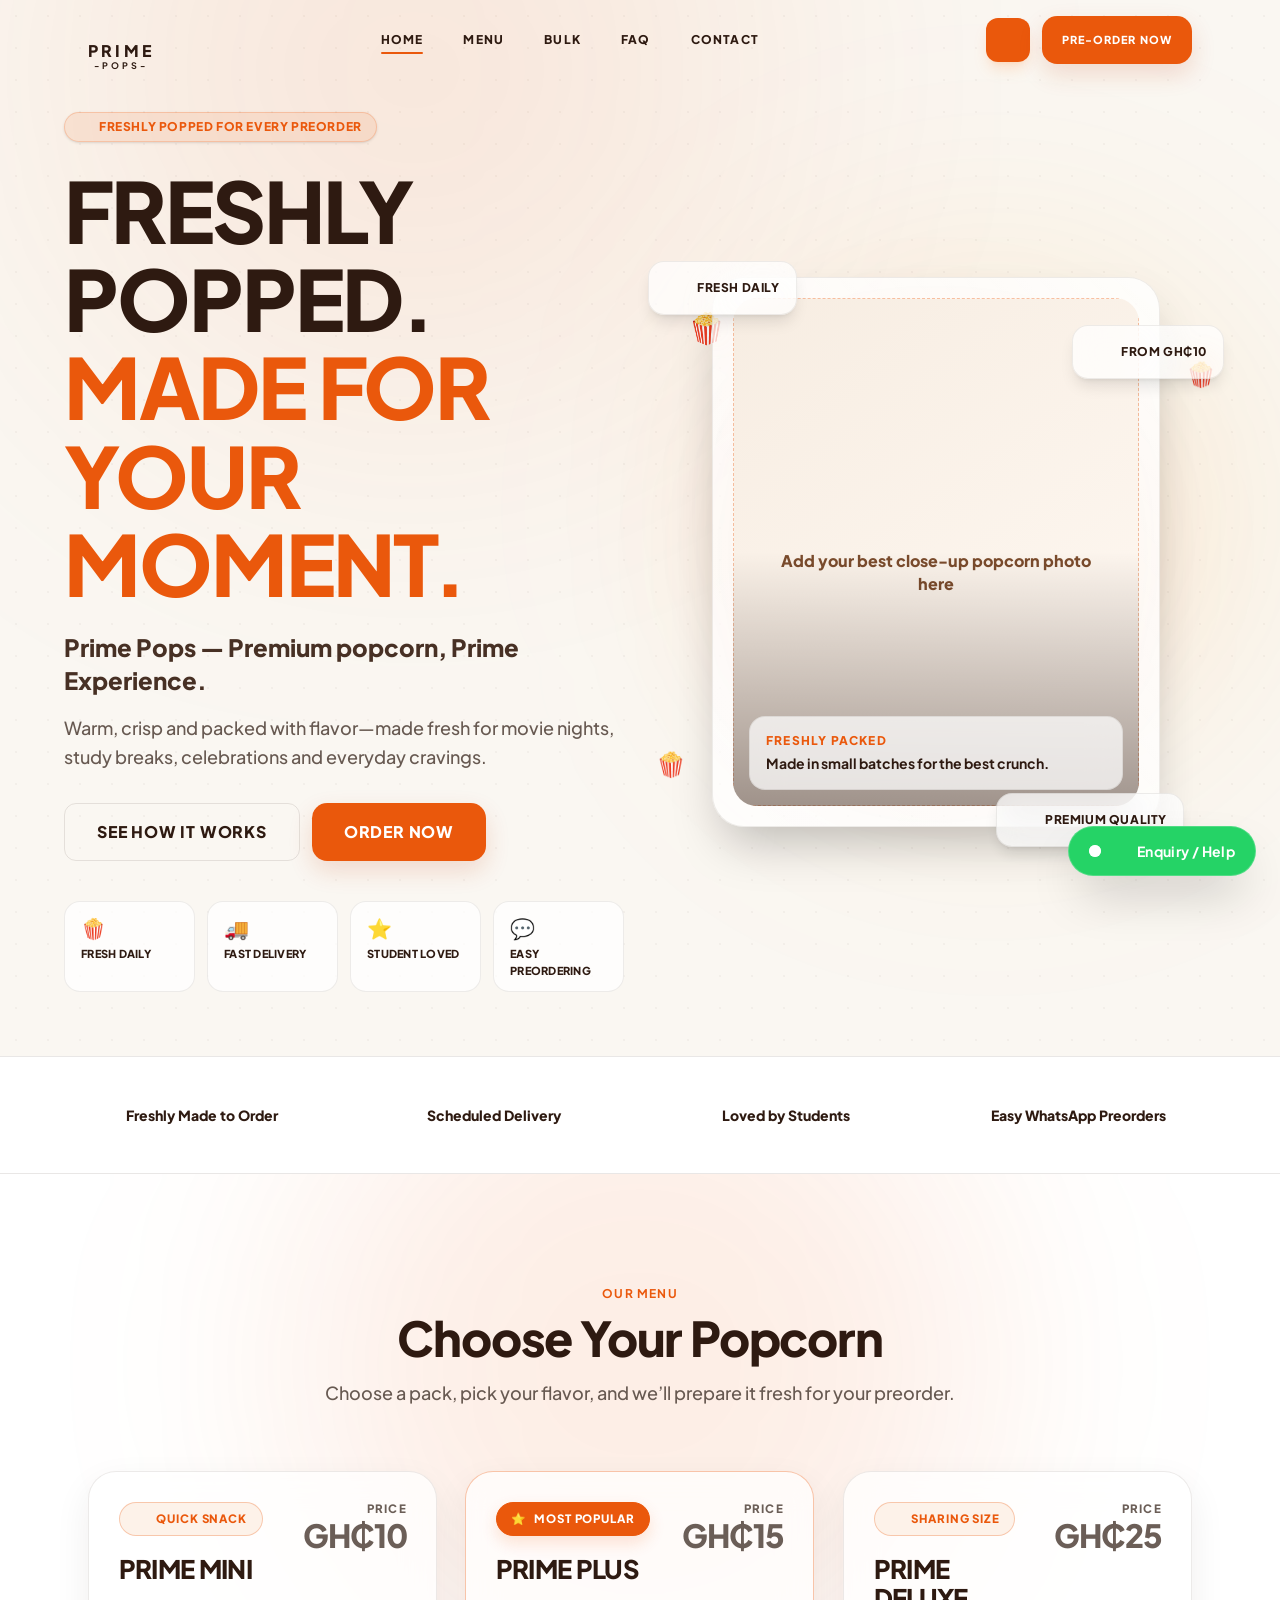
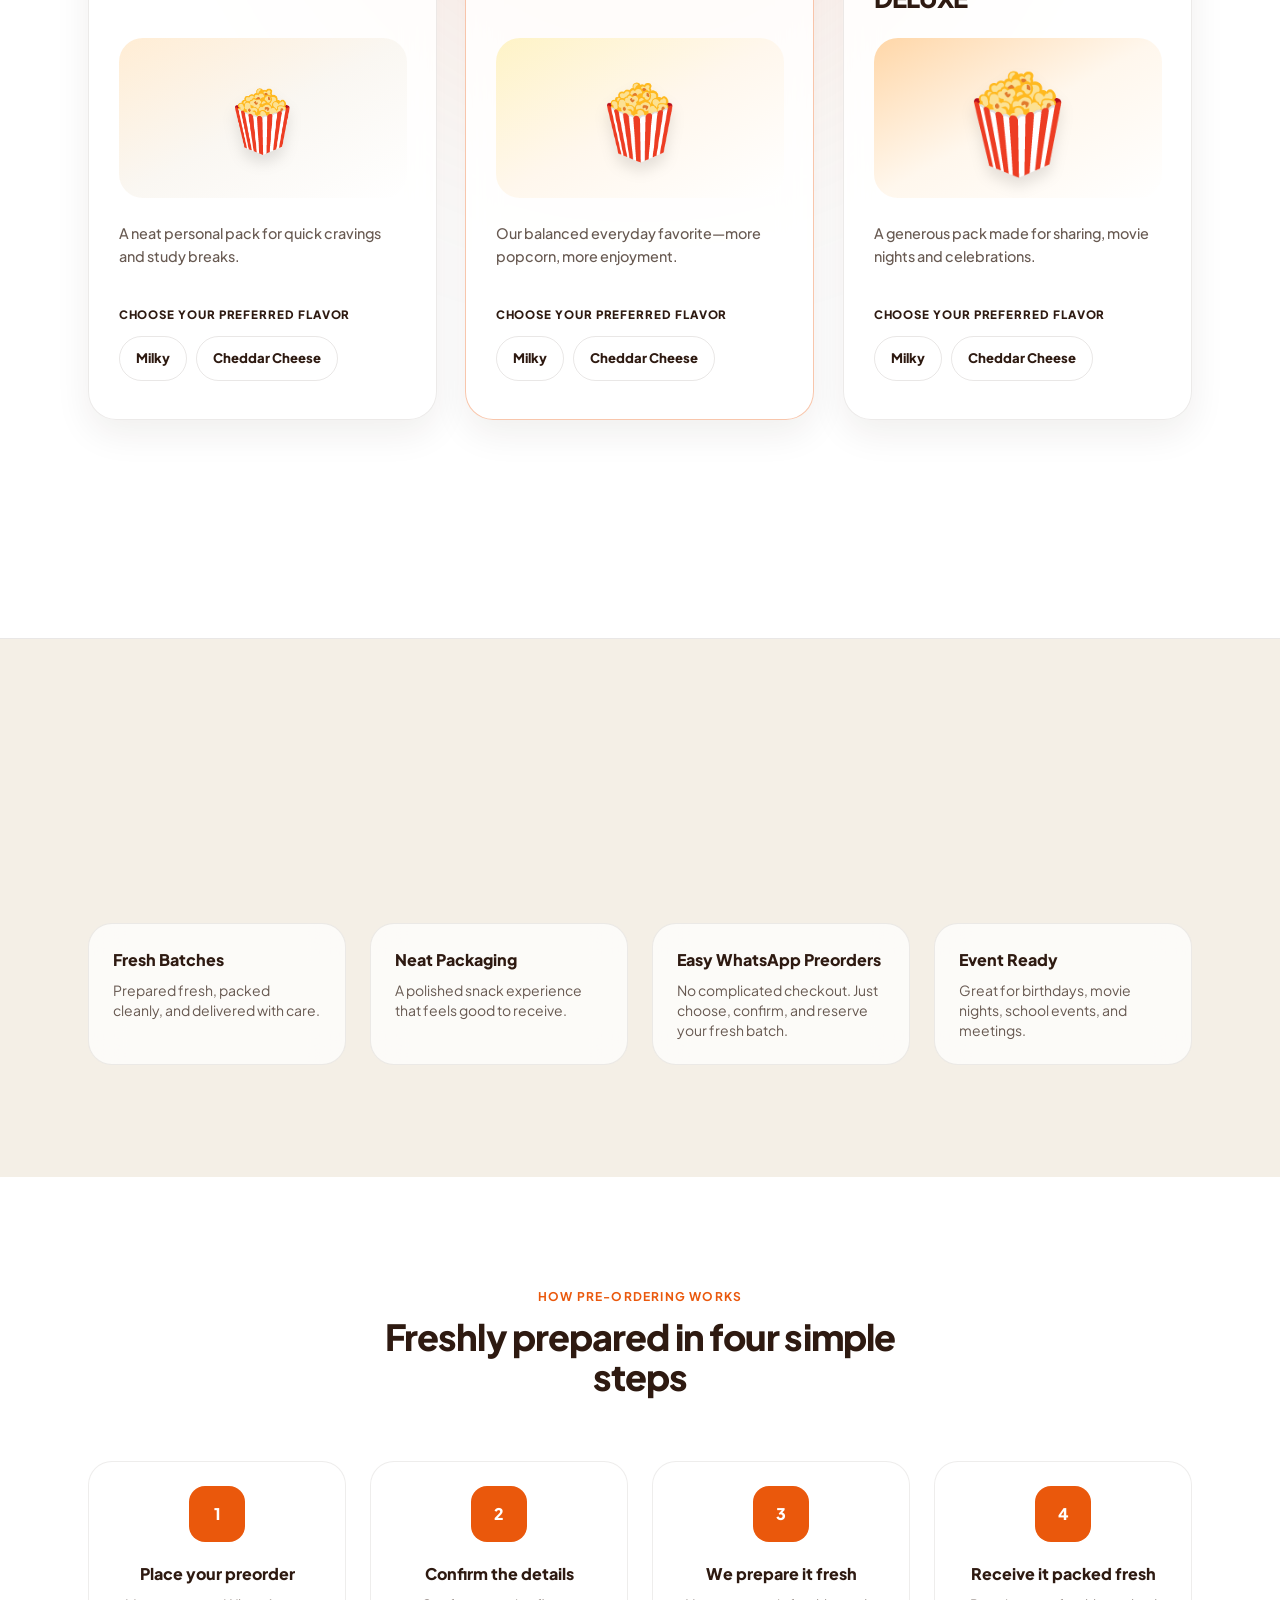
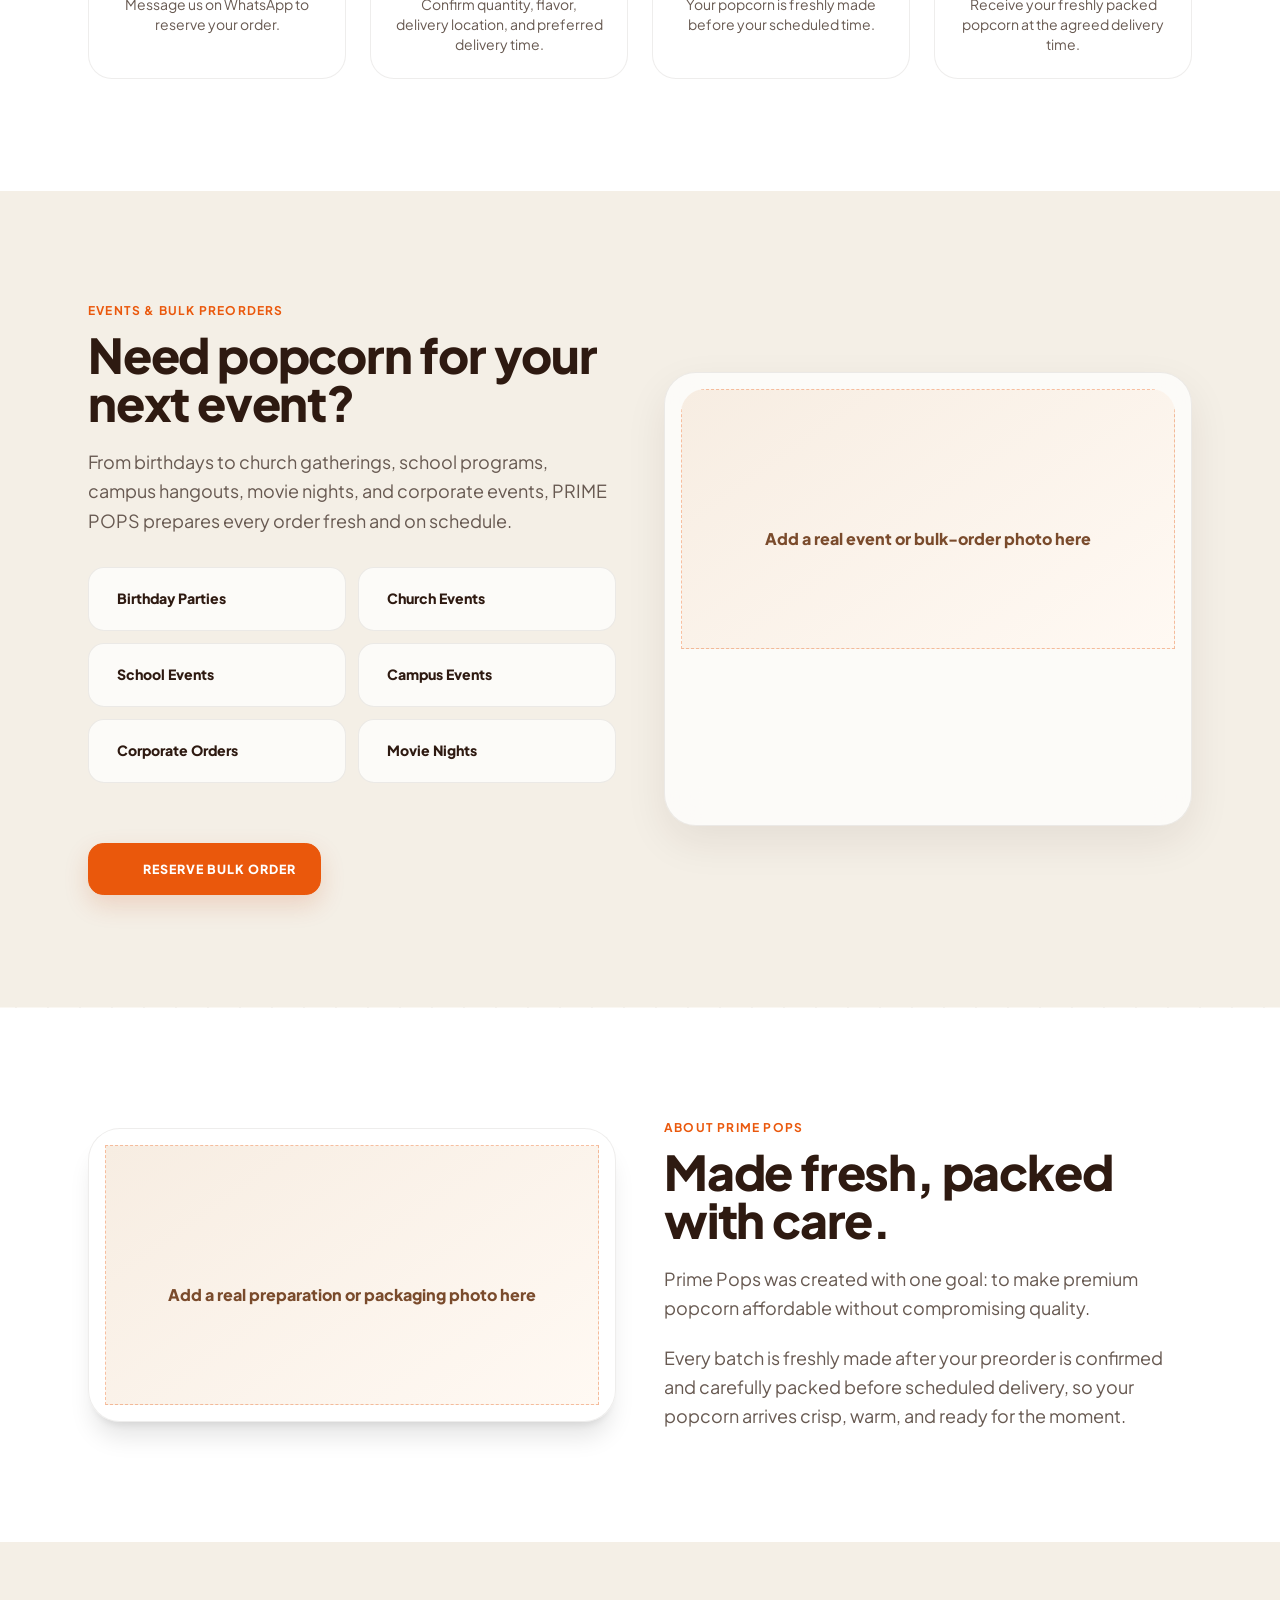
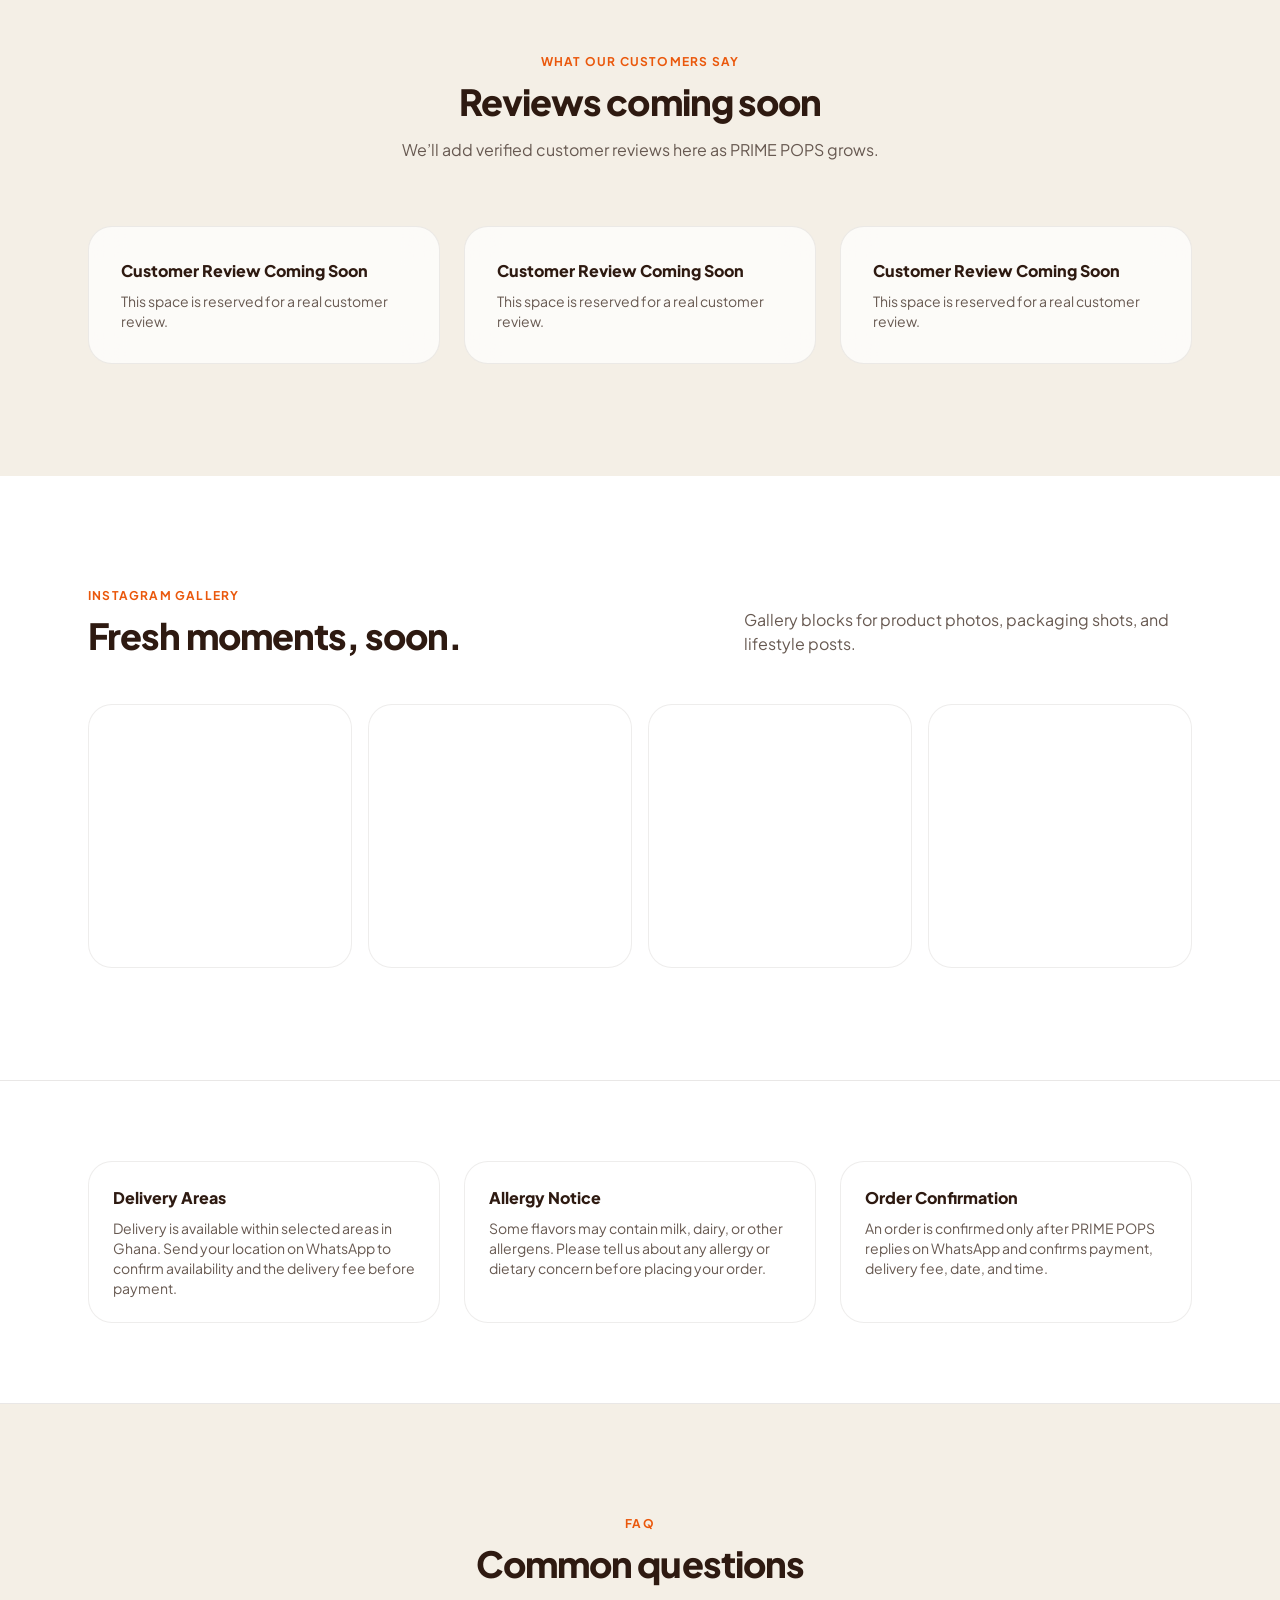
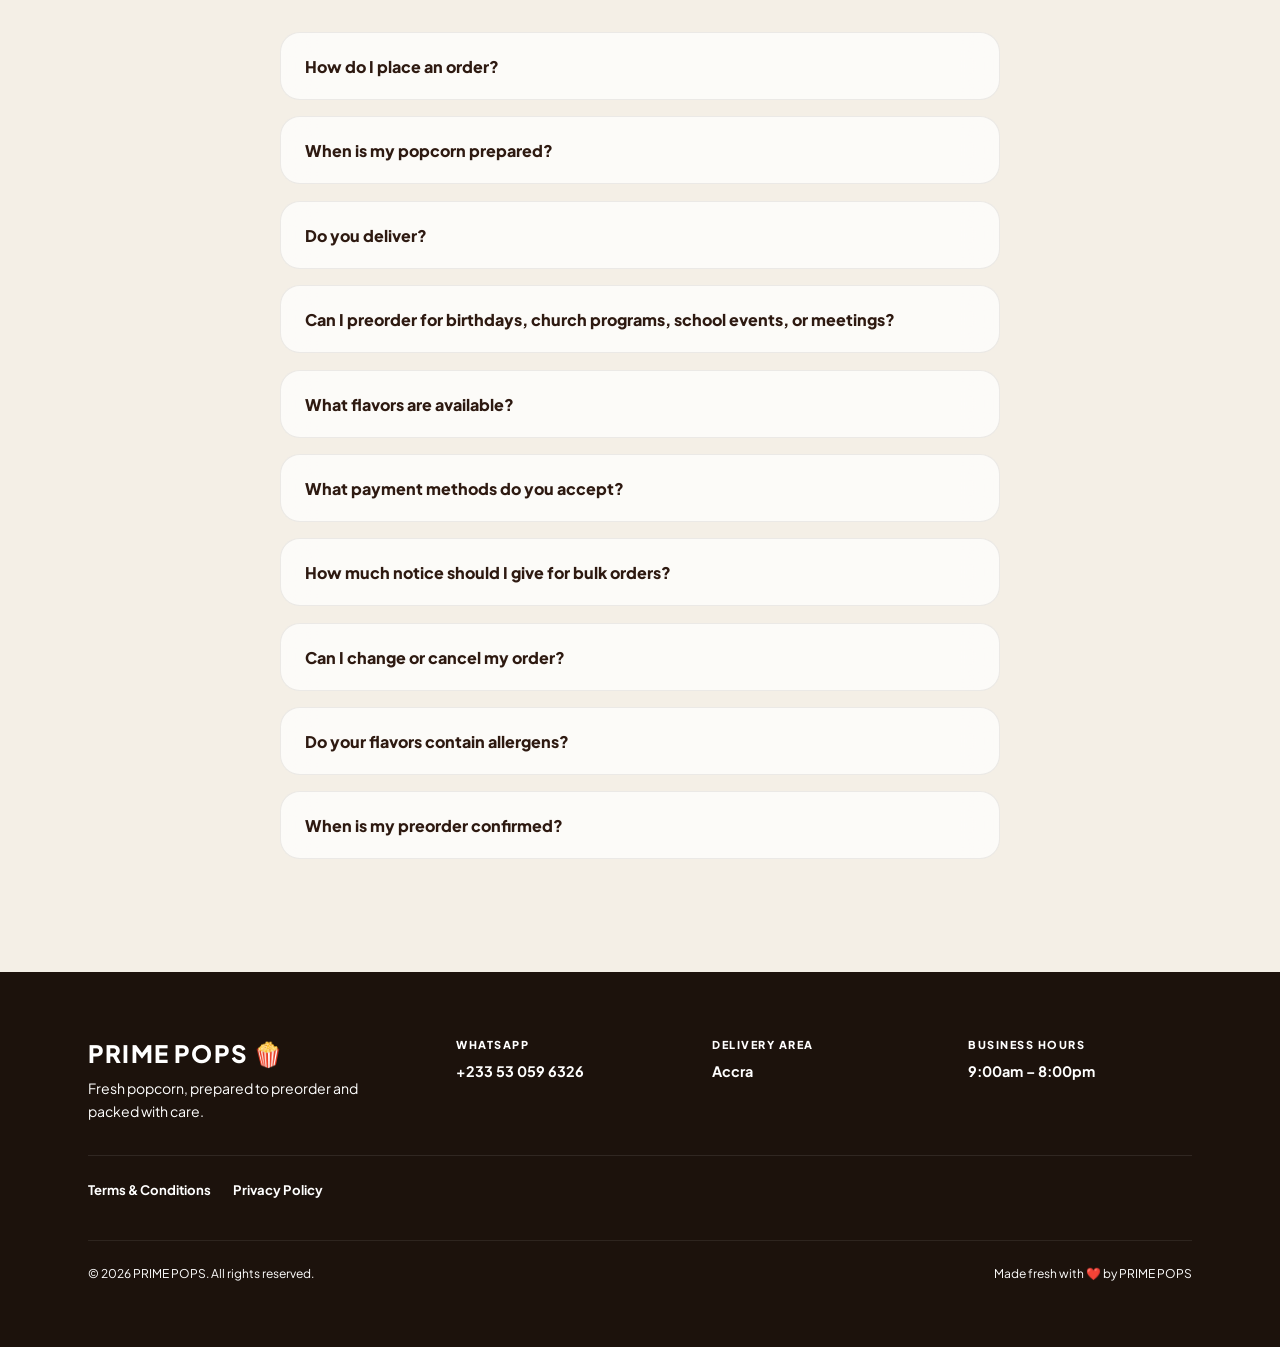
==== commit ad75ff9e: "Removed a word called placeholder" ====
--- a/index.html
+++ b/index.html
@@ -1027,7 +1027,7 @@
               </h2>
             </div>
             <p class="text-brand-gray dark:text-orange-100/70 max-w-md">
-              Placeholder gallery blocks for product photos, packaging shots,
+              Gallery blocks for product photos, packaging shots,
               and lifestyle posts.
             </p>
           </div>
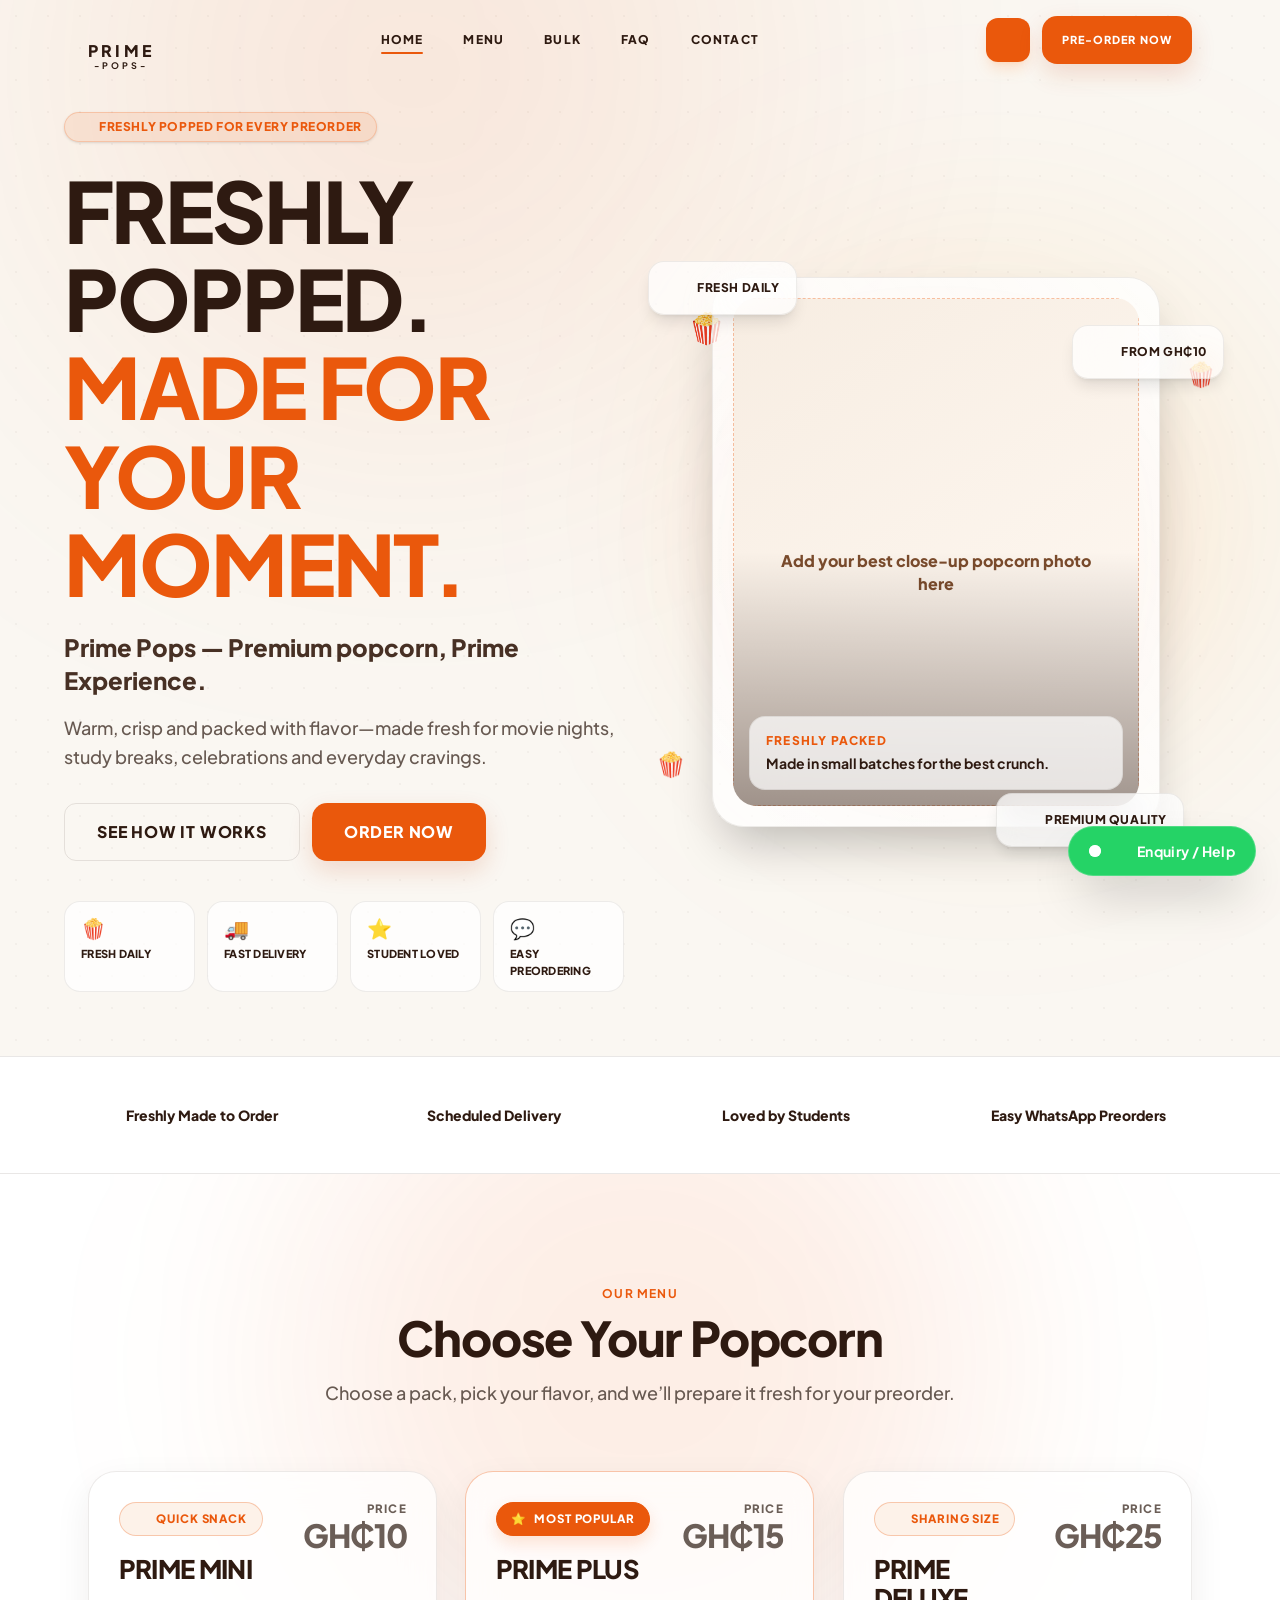
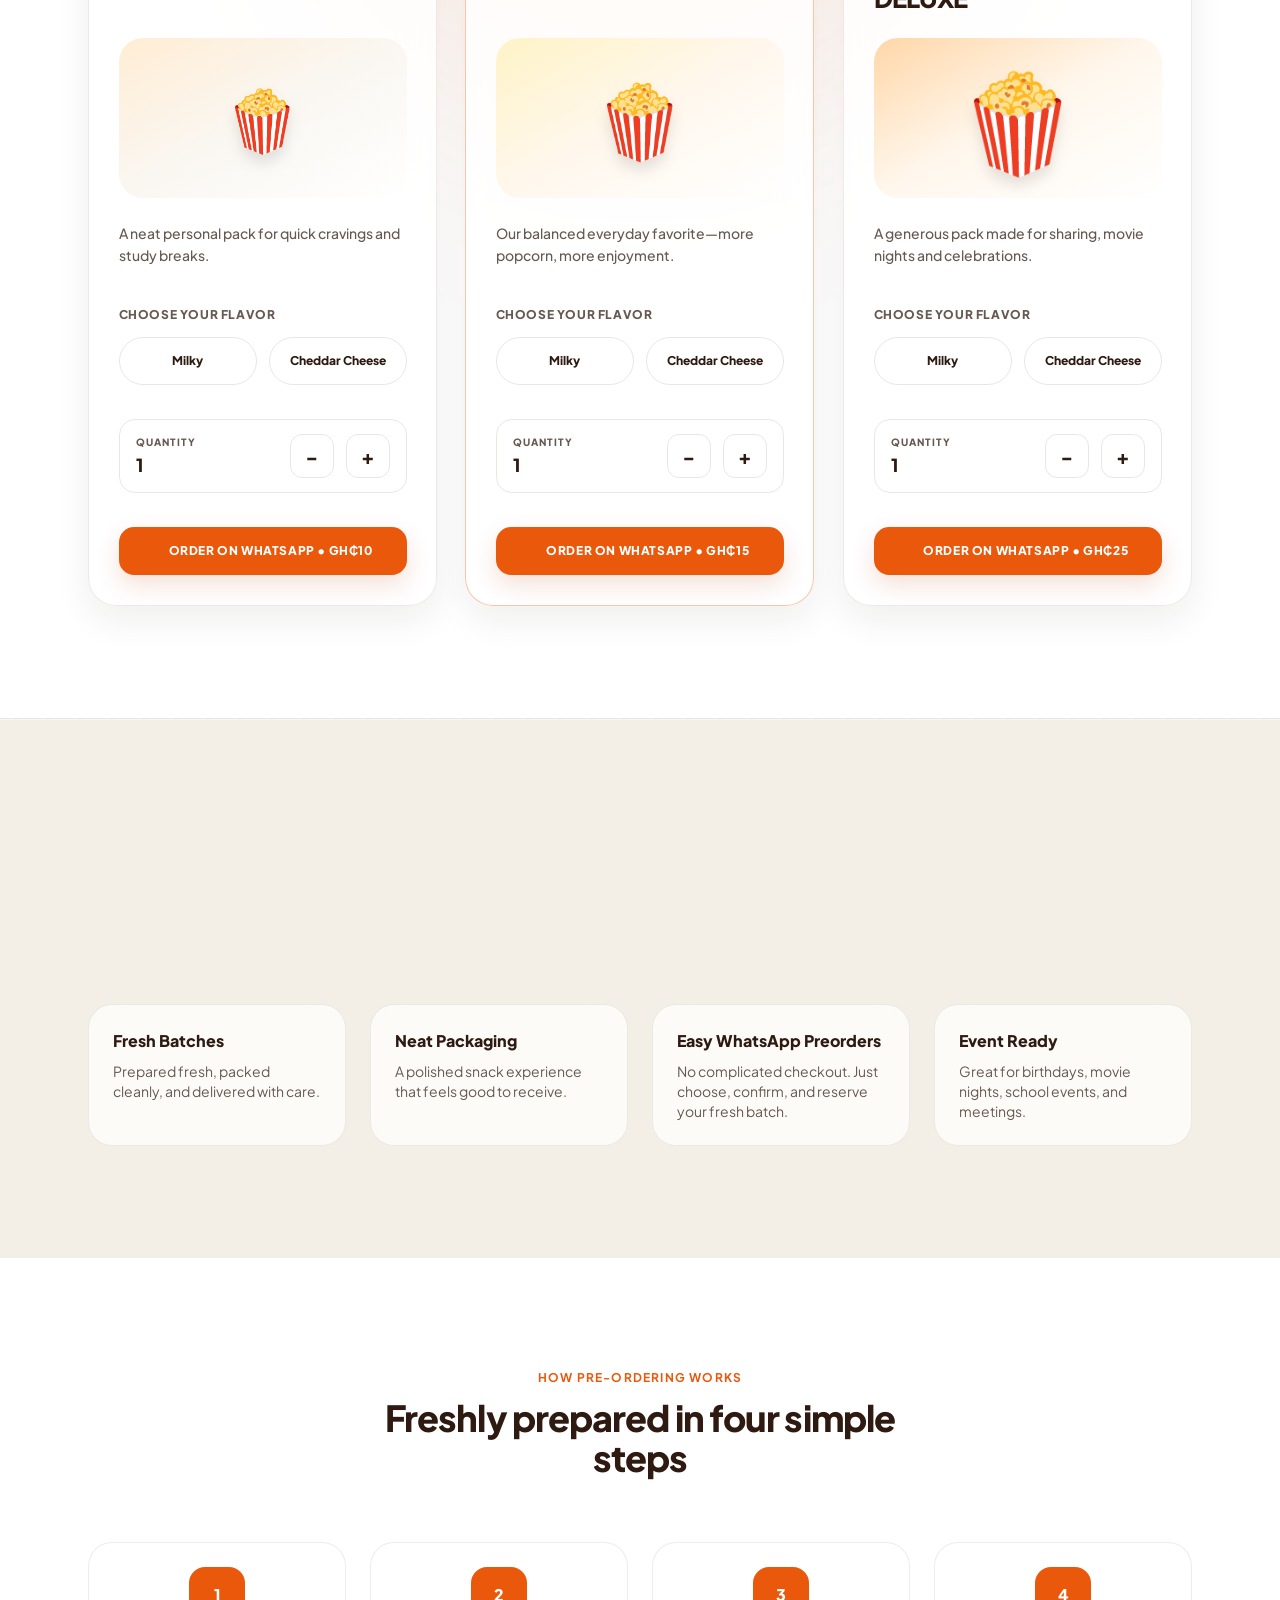
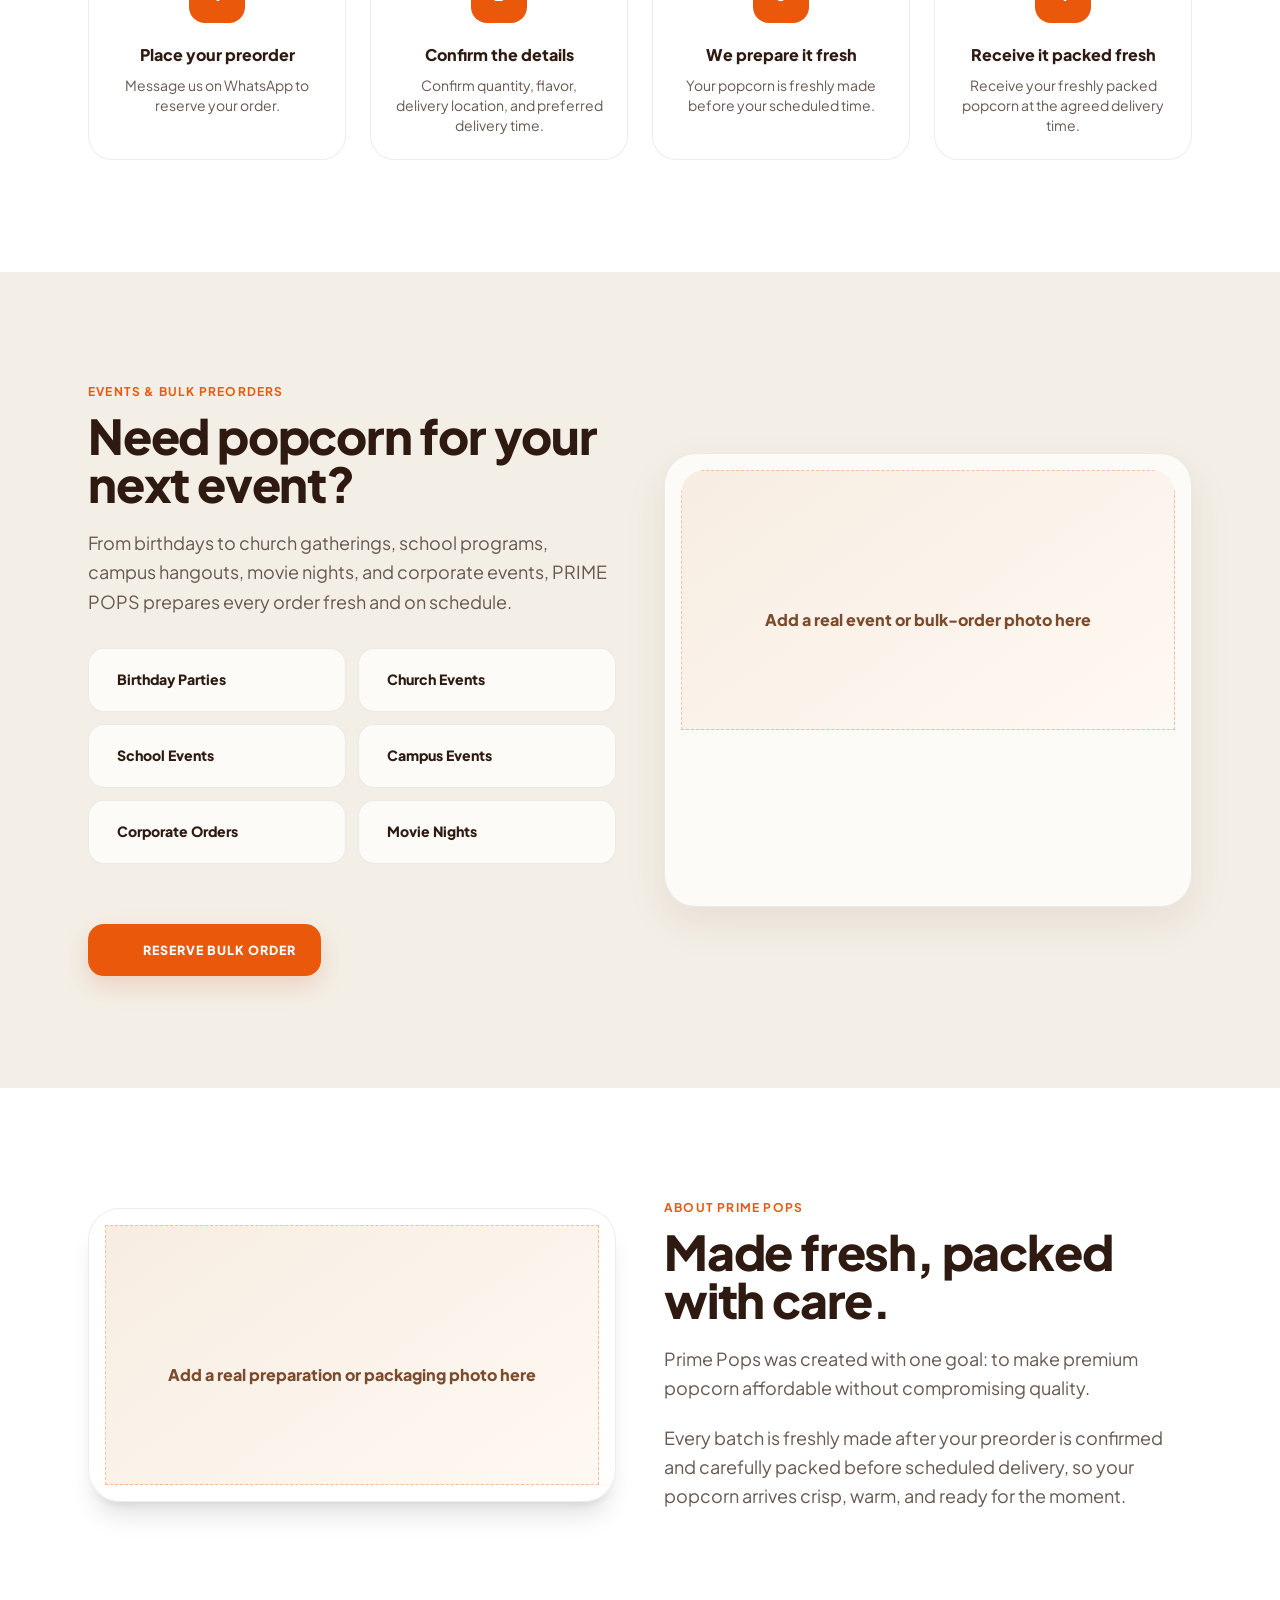
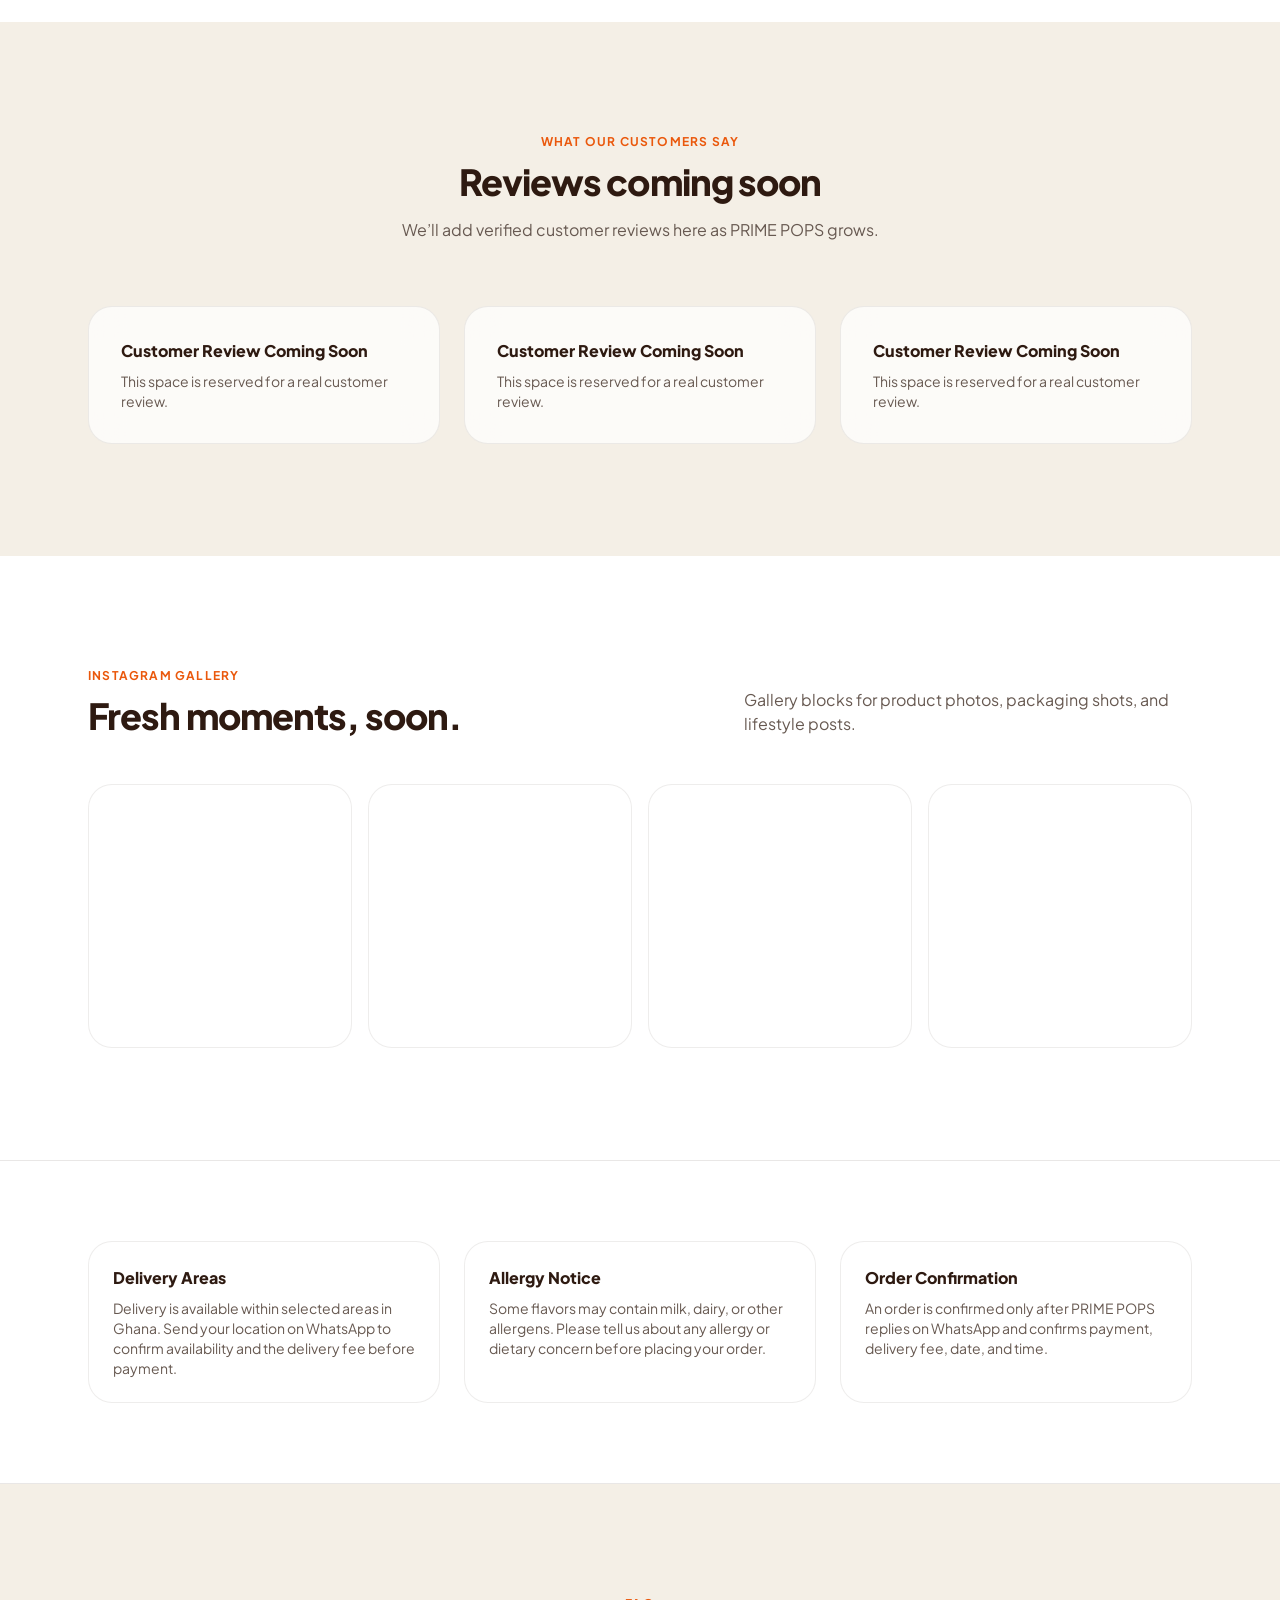
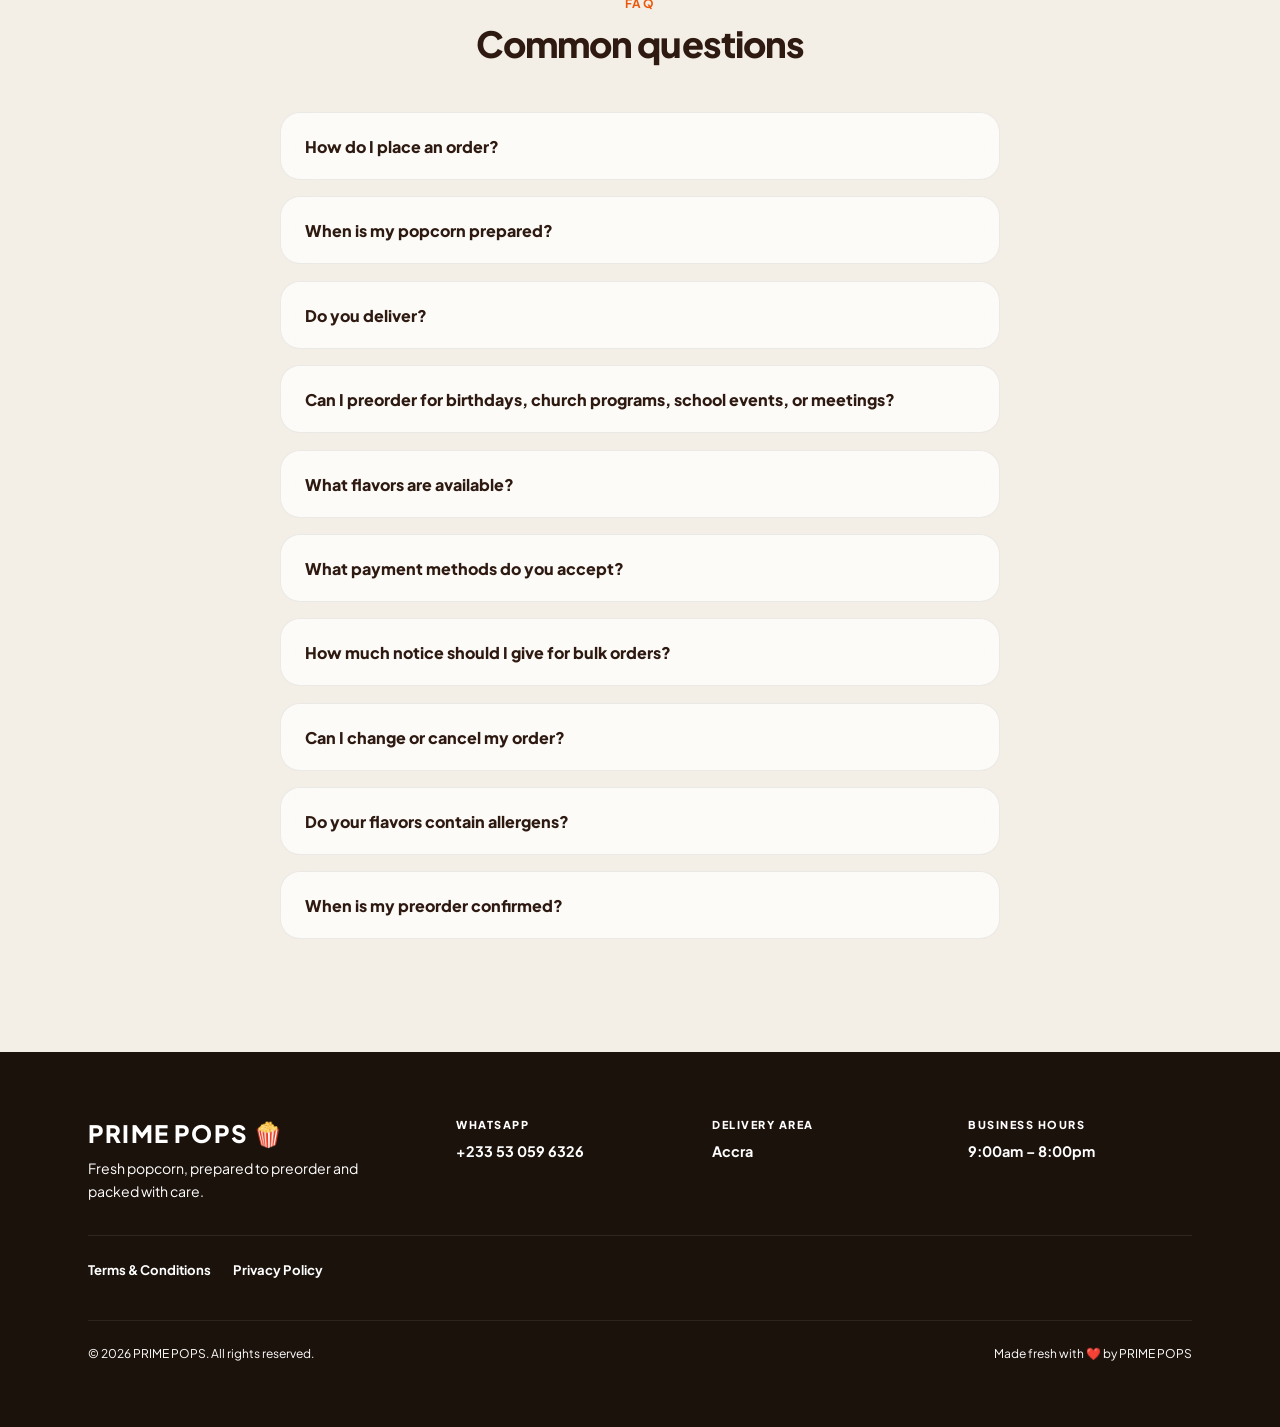
==== commit ab3f2f34: "Improved the website ordering flow" ====
--- a/index.html
+++ b/index.html
@@ -2,7 +2,8 @@
 
 <html class="scroll-smooth" data-build="production" lang="en">
   <head>
-    <meta charset="utf-8" />
+    <meta charset="UTF-8" />
+    <meta http-equiv="Content-Type" content="text/html; charset=UTF-8" />
     <meta content="width=device-width, initial-scale=1.0" name="viewport" />
     <!-- Apply the saved theme before the page renders to prevent a light-mode flash -->
     <script>
@@ -465,245 +466,121 @@
               your preorder.
             </p>
           </div>
-          <div class="grid lg:grid-cols-3 gap-7 mb-10 items-stretch">
+          <div class="grid lg:grid-cols-3 gap-7 items-stretch">
             <article
-              aria-label="Select Prime Mini pack"
-              class="menu-pack-card glass-card rounded-3xl p-7 transition-all duration-500 reveal startup-product-card"
+              aria-label="Prime Mini pack"
+              class="menu-pack-card glass-card rounded-3xl p-7 transition-all duration-500 reveal startup-product-card flex flex-col justify-between"
               id="pack-mini"
-              onclick="selectPack('mini')"
-              role="button"
-              tabindex="0"
-            >
-              <div class="product-card-header">
-                <div class="product-card-heading">
-                  <span class="product-card-label">
-                    <i class="w-3.5 h-3.5" data-lucide="popcorn"></i>
-                    <span>Quick Snack</span>
-                  </span>
-                  <h3 class="product-card-title">PRIME MINI</h3>
-                </div>
-                <div class="product-card-price">
-                  <p class="product-card-price-label">Price</p>
-                  <p class="product-card-price-value">GH₵10</p>
-                </div>
-              </div>
-              <div
-                class="product-card-visual h-36 rounded-3xl bg-gradient-to-br from-orange-100 via-brand-cream to-white dark:from-brand-orange/15 dark:via-white/5 dark:to-brand-deepSoft flex items-center justify-center mb-6 overflow-hidden"
-              >
-                <div
-                  class="text-6xl drop-shadow-xl transition-transform duration-500 hover:scale-110"
-                >
-                  🍿
-                </div>
-              </div>
-              <p
-                class="text-brand-gray dark:text-orange-100/70 text-sm leading-relaxed mb-6 font-medium"
-              >
-                A neat personal pack for quick cravings and study breaks.
-              </p>
-              <div class="space-y-2" id="flavors-mini"></div>
-            </article>
-            <article
-              aria-label="Select Prime Plus pack"
-              class="menu-pack-card glass-card rounded-3xl p-7 transition-all duration-500 reveal reveal-delay-100 startup-product-card most-popular-card"
-              id="pack-bossu"
-              onclick="selectPack('bossu')"
-              role="button"
-              tabindex="0"
-            >
-              <div class="product-card-header">
-                <div class="product-card-heading">
-                  <span
-                    class="product-card-label product-card-label-popular"
-                    aria-label="Most popular product"
-                  >
-                    <span aria-hidden="true">⭐</span>
-                    <span>Most Popular</span>
-                  </span>
-                  <h3 class="product-card-title">PRIME PLUS</h3>
-                </div>
-                <div class="product-card-price">
-                  <p class="product-card-price-label">Price</p>
-                  <p class="product-card-price-value">GH₵15</p>
-                </div>
-              </div>
-              <div
-                class="product-card-visual h-36 rounded-3xl bg-gradient-to-br from-amber-100 via-orange-50 to-white dark:from-brand-orange/20 dark:via-white/5 dark:to-brand-deepSoft flex items-center justify-center mb-6 overflow-hidden"
-              >
-                <div
-                  class="text-7xl drop-shadow-xl transition-transform duration-500 hover:scale-110"
-                >
-                  🍿
-                </div>
-              </div>
-              <p
-                class="text-brand-gray dark:text-orange-100/70 text-sm leading-relaxed mb-6 font-medium"
-              >
-                Our balanced everyday favorite—more popcorn, more enjoyment.
-              </p>
-              <div class="space-y-2" id="flavors-bossu"></div>
-            </article>
-            <article
-              aria-label="Select Prime Deluxe pack"
-              class="menu-pack-card glass-card rounded-3xl p-7 transition-all duration-500 reveal reveal-delay-200 startup-product-card"
-              id="pack-bigman"
-              onclick="selectPack('bigman')"
-              role="button"
-              tabindex="0"
-            >
-              <div class="product-card-header">
-                <div class="product-card-heading">
-                  <span class="product-card-label">
-                    <i class="w-3.5 h-3.5" data-lucide="crown"></i>
-                    <span>Sharing Size</span>
-                  </span>
-                  <h3 class="product-card-title">PRIME DELUXE</h3>
-                </div>
-                <div class="product-card-price">
-                  <p class="product-card-price-label">Price</p>
-                  <p class="product-card-price-value">GH₵25</p>
-                </div>
-              </div>
-              <div
-                class="product-card-visual h-36 rounded-3xl bg-gradient-to-br from-orange-200 via-orange-50 to-white dark:from-brand-orange/25 dark:via-white/5 dark:to-brand-deepSoft flex items-center justify-center mb-6 overflow-hidden"
-              >
-                <div
-                  class="text-8xl drop-shadow-xl transition-transform duration-500 hover:scale-110"
-                >
-                  🍿
-                </div>
-              </div>
-              <p
-                class="text-brand-gray dark:text-orange-100/70 text-sm leading-relaxed mb-6 font-medium"
-              >
-                A generous pack made for sharing, movie nights and celebrations.
-              </p>
-              <div class="space-y-2" id="flavors-bigman"></div>
-            </article>
-          </div>
-          <div
-            aria-live="polite"
-            class="menu-summary-card glass-card rounded-[2rem] p-6 md:p-8 shadow-xl checkout-bar"
-            id="menu-checkout"
-          >
-            <div class="grid lg:grid-cols-12 gap-8 items-center">
-              <div class="lg:col-span-5">
-                <span
-                  class="text-xs font-black text-brand-orange tracking-widest uppercase block mb-2"
-                  >Ready to order</span
-                >
-                <h3 class="text-2xl md:text-3xl font-black tracking-tight mb-3">
-                  Proceed to Checkout
-                </h3>
-                <p
-                  class="text-sm text-brand-gray dark:text-orange-100/70 leading-relaxed"
-                >
-                  Choose your pack and flavor, then reserve it on WhatsApp. Your
-                  popcorn will be freshly made after confirmation.
-                </p>
-                <div
-                  class="mt-4 rounded-2xl border border-orange-200 dark:border-orange-400/20 bg-orange-50/80 dark:bg-brand-orange/10 p-4"
-                >
-                  <p
-                    class="text-xs font-extrabold leading-relaxed text-brand-cocoa dark:text-orange-50"
-                  >
-                    <span class="text-brand-orange">Important:</span> Sending
-                    the WhatsApp message does not confirm your order. Your
-                    preorder is confirmed only after PRIME POPS replies and
-                    payment or delivery arrangements are agreed.
-                  </p>
-                </div>
-              </div>
-              <div class="lg:col-span-4 grid grid-cols-2 gap-4">
-                <div
-                  class="rounded-2xl bg-white/70 dark:bg-white/5 border border-brand-cocoa/5 dark:border-white/10 p-4"
-                >
-                  <p
-                    class="text-[10px] font-black tracking-widest text-brand-gray dark:text-orange-100/60 uppercase mb-1"
-                  >
-                    Selected
-                  </p>
-                  <p class="font-extrabold" id="summary-pack">Not selected</p>
-                </div>
-                <div
-                  class="rounded-2xl bg-white/70 dark:bg-white/5 border border-brand-cocoa/5 dark:border-white/10 p-4"
-                >
-                  <p
-                    class="text-[10px] font-black tracking-widest text-brand-gray dark:text-orange-100/60 uppercase mb-1"
-                  >
-                    Flavor
-                  </p>
-                  <p class="font-extrabold" id="summary-flavor">Not selected</p>
-                </div>
-                <div
-                  class="rounded-2xl bg-white/70 dark:bg-white/5 border border-brand-cocoa/5 dark:border-white/10 p-4 flex items-center justify-between col-span-2 sm:col-span-1"
-                >
-                  <div>
-                    <p
-                      class="text-[10px] font-black tracking-widest text-brand-gray dark:text-orange-100/60 uppercase mb-1"
-                    >
-                      Quantity
-                    </p>
-                    <p class="font-extrabold" id="summary-qty">Not selected</p>
+            >
+              <div>
+                <div class="product-card-header">
+                  <div class="product-card-heading">
+                    <span class="product-card-label">
+                      <i class="w-3.5 h-3.5" data-lucide="popcorn"></i>
+                      <span>Quick Snack</span>
+                    </span>
+                    <h3 class="product-card-title">PRIME MINI</h3>
                   </div>
-                  <div class="flex items-center gap-2">
-                    <button
-                      aria-label="Decrease checkout quantity"
-                      class="w-9 h-9 rounded-xl bg-white dark:bg-white/10 border border-brand-cocoa/10 dark:border-white/10 font-black transition hover:border-brand-orange"
-                      onclick="changeMenuQty(-1)"
-                    >
-                      −
-                    </button>
-                    <button
-                      aria-label="Increase checkout quantity"
-                      class="w-9 h-9 rounded-xl bg-white dark:bg-white/10 border border-brand-cocoa/10 dark:border-white/10 font-black transition hover:border-brand-orange"
-                      onclick="changeMenuQty(1)"
-                    >
-                      +
-                    </button>
+                  <div class="product-card-price">
+                    <p class="product-card-price-label">Price</p>
+                    <p class="product-card-price-value">GH₵10</p>
                   </div>
                 </div>
                 <div
-                  class="rounded-2xl bg-brand-orange text-white p-4 col-span-2 sm:col-span-1"
+                  class="product-card-visual h-36 rounded-3xl bg-gradient-to-br from-orange-100 via-brand-cream to-white dark:from-brand-orange/15 dark:via-white/5 dark:to-brand-deepSoft flex items-center justify-center mb-6 overflow-hidden"
                 >
-                  <p
-                    class="text-[10px] font-black tracking-widest text-white/75 uppercase mb-1"
+                  <div
+                    class="text-6xl drop-shadow-xl transition-transform duration-500 hover:scale-110"
                   >
-                    Total
-                  </p>
-                  <p class="font-black text-2xl" id="summary-total">GH₵0</p>
+                    🍿
+                  </div>
                 </div>
-              </div>
-              <div class="lg:col-span-3">
-                <button
-                  class="premium-button w-full py-4 bg-brand-orange hover:bg-brand-orangeHover text-white font-black rounded-2xl flex items-center justify-center gap-2 shadow-xl shadow-orange-500/20 startup-primary-button"
-                  onclick="preorderSelectedPack()"
+                <p
+                  class="text-brand-gray dark:text-orange-100/70 text-sm leading-relaxed mb-6 font-medium text-left"
                 >
-                  <i class="w-5 h-5" data-lucide="message-square"></i>
-                  Preorder Now
-                </button>
-                <button
-                  class="back-to-menu-button"
-                  onclick="backToMenu()"
-                  type="button"
+                  A neat personal pack for quick cravings and study breaks.
+                </p>
+              </div>
+              <div class="flavor-slot" id="controls-mini"></div>
+            </article>
+
+            <article
+              aria-label="Prime Plus pack"
+              class="menu-pack-card glass-card rounded-3xl p-7 transition-all duration-500 reveal reveal-delay-100 startup-product-card most-popular-card flex flex-col justify-between"
+              id="pack-bossu"
+            >
+              <div>
+                <div class="product-card-header">
+                  <div class="product-card-heading">
+                    <span
+                      class="product-card-label product-card-label-popular"
+                      aria-label="Most popular product"
+                    >
+                      <span aria-hidden="true">⭐</span>
+                      <span>Most Popular</span>
+                    </span>
+                    <h3 class="product-card-title">PRIME PLUS</h3>
+                  </div>
+                  <div class="product-card-price">
+                    <p class="product-card-price-label">Price</p>
+                    <p class="product-card-price-value">GH₵15</p>
+                  </div>
+                </div>
+                <div
+                  class="product-card-visual h-36 rounded-3xl bg-gradient-to-br from-amber-100 via-orange-50 to-white dark:from-brand-orange/20 dark:via-white/5 dark:to-brand-deepSoft flex items-center justify-center mb-6 overflow-hidden"
                 >
-                  <i class="w-4 h-4" data-lucide="arrow-left"></i>
-                  Back to Menu
-                </button>
+                  <div
+                    class="text-7xl drop-shadow-xl transition-transform duration-500 hover:scale-110"
+                  >
+                    🍿
+                  </div>
+                </div>
                 <p
-                  class="flavor-error mt-4 text-center"
-                  id="menu-checkout-error"
+                  class="text-brand-gray dark:text-orange-100/70 text-sm leading-relaxed mb-6 font-medium text-left"
                 >
-                  Please choose a pack and flavor before continuing.
+                  Our balanced everyday favorite—more popcorn, more enjoyment.
                 </p>
+              </div>
+              <div class="flavor-slot" id="controls-bossu"></div>
+            </article>
+
+            <article
+              aria-label="Prime Deluxe pack"
+              class="menu-pack-card glass-card rounded-3xl p-7 transition-all duration-500 reveal reveal-delay-200 startup-product-card flex flex-col justify-between"
+              id="pack-bigman"
+            >
+              <div>
+                <div class="product-card-header">
+                  <div class="product-card-heading">
+                    <span class="product-card-label">
+                      <i class="w-3.5 h-3.5" data-lucide="crown"></i>
+                      <span>Sharing Size</span>
+                    </span>
+                    <h3 class="product-card-title">PRIME DELUXE</h3>
+                  </div>
+                  <div class="product-card-price">
+                    <p class="product-card-price-label">Price</p>
+                    <p class="product-card-price-value">GH₵25</p>
+                  </div>
+                </div>
+                <div
+                  class="product-card-visual h-36 rounded-3xl bg-gradient-to-br from-orange-200 via-orange-50 to-white dark:from-brand-orange/25 dark:via-white/5 dark:to-brand-deepSoft flex items-center justify-center mb-6 overflow-hidden"
+                >
+                  <div
+                    class="text-8xl drop-shadow-xl transition-transform duration-500 hover:scale-110"
+                  >
+                    🍿
+                  </div>
+                </div>
                 <p
-                  class="hidden mt-4 text-center text-xs font-bold text-brand-orange"
-                  id="large-order-notice"
+                  class="text-brand-gray dark:text-orange-100/70 text-sm leading-relaxed mb-6 font-medium text-left"
                 >
-                  Orders above 20 packs may require 24–48 hours’ notice.
+                  A generous pack made for sharing, movie nights and
+                  celebrations.
                 </p>
               </div>
-            </div>
+              <div class="flavor-slot" id="controls-bigman"></div>
+            </article>
           </div>
         </div>
       </section>
@@ -1011,7 +888,7 @@
         </div>
       </section>
 
-      <!-- <!-- Social media gallery -->
+      <!-- Social media gallery -->
       <section class="py-28 section-white" id="instagram">
         <div class="max-w-6xl mx-auto px-6">
           <div
@@ -1027,8 +904,8 @@
               </h2>
             </div>
             <p class="text-brand-gray dark:text-orange-100/70 max-w-md">
-              Gallery blocks for product photos, packaging shots,
-              and lifestyle posts.
+              Gallery blocks for product photos, packaging shots, and lifestyle
+              posts.
             </p>
           </div>
           <div class="grid grid-cols-2 md:grid-cols-4 gap-4">
@@ -1308,298 +1185,6 @@
       </div>
     </footer>
     <div
-      aria-hidden="true"
-      aria-labelledby="modal-title"
-      aria-modal="true"
-      class="fixed inset-0 z-[100] flex items-center justify-center px-4 opacity-0 pointer-events-none transition-opacity duration-300"
-      id="order-modal"
-      inert=""
-      role="dialog"
-    >
-      <div
-        class="absolute inset-0 bg-brand-cocoa/45 backdrop-blur-sm"
-        onclick="closeModal()"
-      ></div>
-      <div
-        class="relative w-full max-w-sm bg-white dark:bg-brand-deepSoft rounded-3xl shadow-2xl border border-brand-cocoa/5 dark:border-white/10 overflow-hidden translate-y-6 transition-transform duration-300"
-        id="modal-card"
-        tabindex="-1"
-      >
-        <div
-          class="h-1.5 w-full bg-gradient-to-r from-brand-orange to-amber-400"
-        ></div>
-        <div class="p-7">
-          <div class="flex items-start justify-between mb-6">
-            <div>
-              <p
-                class="text-[10px] font-black tracking-widest text-brand-orange uppercase mb-1"
-              >
-                WhatsApp Checkout
-              </p>
-              <h2 class="text-xl font-black" id="modal-title">
-                Continue Your Preorder on WhatsApp
-              </h2>
-            </div>
-            <button
-              aria-label="Close modal"
-              class="w-8 h-8 rounded-full bg-neutral-100 dark:bg-white/10 flex items-center justify-center"
-              onclick="closeModal()"
-            >
-              <i class="w-4 h-4" data-lucide="x"></i>
-            </button>
-          </div>
-          <div
-            class="bg-[#FAF7F2] dark:bg-white/5 rounded-2xl p-5 mb-6 border border-brand-cocoa/5 dark:border-white/10"
-          >
-            <div class="flex items-center justify-between mb-4">
-              <div>
-                <span class="text-base font-extrabold" id="modal-product-name"
-                  >Prime Mini</span
-                >
-                <p
-                  class="text-xs text-brand-gray dark:text-orange-100/70 font-medium mt-0.5"
-                  id="modal-flavor-name"
-                >
-                  Classic (Salted)
-                </p>
-              </div>
-              <span
-                class="text-xs font-black text-brand-orange bg-orange-50 dark:bg-brand-orange/10 border border-orange-100 dark:border-orange-400/20 px-2.5 py-1 rounded-full uppercase tracking-wide"
-                >PRIME POPS</span
-              >
-            </div>
-            <div
-              class="flex items-center justify-between py-3 border-t border-brand-cocoa/5 dark:border-white/10 text-sm"
-            >
-              <span
-                class="font-semibold text-brand-gray dark:text-orange-100/70"
-                >Unit price</span
-              ><span class="font-extrabold" id="modal-unit-price">GH₵10</span>
-            </div>
-            <div
-              class="flex items-center justify-between py-3 border-t border-brand-cocoa/5 dark:border-white/10"
-            >
-              <span
-                class="text-sm font-semibold text-brand-gray dark:text-orange-100/70"
-                >Quantity</span
-              >
-              <div class="flex items-center gap-3">
-                <button
-                  aria-label="Decrease preorder quantity"
-                  class="w-8 h-8 rounded-lg bg-white dark:bg-white/10 border border-brand-cocoa/10 dark:border-white/10 font-bold"
-                  onclick="modalChangeQty(-1)"
-                >
-                  −</button
-                ><span
-                  class="w-8 text-center text-sm font-extrabold"
-                  id="modal-qty"
-                  >1</span
-                ><button
-                  aria-label="Increase preorder quantity"
-                  class="w-8 h-8 rounded-lg bg-white dark:bg-white/10 border border-brand-cocoa/10 dark:border-white/10 font-bold"
-                  onclick="modalChangeQty(1)"
-                >
-                  +
-                </button>
-              </div>
-            </div>
-            <div
-              class="flex items-center justify-between py-3 border-t border-brand-cocoa/5 dark:border-white/10"
-            >
-              <span class="text-sm font-black uppercase tracking-wide"
-                >Total</span
-              ><span
-                class="text-lg font-black text-brand-orange"
-                id="modal-total"
-                >GH₵10</span
-              >
-            </div>
-          </div>
-          <div class="checkout-next-step">
-            <p>Your selected items are ready.</p>
-            <p>
-              When WhatsApp opens, you'll only need to complete a few remaining
-              details—your name, preferred delivery date, time and
-              location—before sending your preorder.
-            </p>
-            <p>
-              Once you send the message, we'll review your request and confirm
-              everything with you.
-            </p>
-            <ul class="checkout-confidence-list" aria-label="Before continuing">
-              <li>
-                <i data-lucide="check"></i
-                ><span>Your order has not been placed yet.</span>
-              </li>
-              <li>
-                <i data-lucide="check"></i
-                ><span
-                  >You'll review everything one final time in WhatsApp before
-                  sending.</span
-                >
-              </li>
-              <li>
-                <i data-lucide="check"></i
-                ><span
-                  >We'll confirm your preorder after receiving your
-                  message.</span
-                >
-              </li>
-            </ul>
-          </div>
-          <button
-            aria-label="Continue preorder on WhatsApp"
-            class="premium-button w-full py-4 bg-brand-orange hover:bg-brand-orangeHover text-white font-black rounded-xl flex items-center justify-center gap-2 mb-3 startup-primary-button"
-            id="confirm-order-button"
-            onclick="confirmOrder()"
-          >
-            <i class="w-5 h-5" data-lucide="message-square"></i>Continue to
-            WhatsApp</button
-          ><button
-            class="w-full py-3.5 bg-neutral-100 dark:bg-white/10 font-bold rounded-xl transition-all duration-200 text-sm"
-            onclick="closeModal()"
-          >
-            Go Back
-          </button>
-        </div>
-      </div>
-    </div>
-    <div
-      aria-hidden="true"
-      aria-labelledby="whatsapp-return-title"
-      aria-modal="true"
-      class="whatsapp-return-modal fixed inset-0 z-[110] flex items-center justify-center px-4 opacity-0 pointer-events-none transition-opacity duration-300"
-      id="whatsapp-return-modal"
-      inert=""
-      role="dialog"
-    >
-      <div class="absolute inset-0 bg-brand-cocoa/50 backdrop-blur-sm"></div>
-      <div
-        class="relative w-full max-w-md bg-white dark:bg-brand-deepSoft rounded-3xl shadow-2xl border border-brand-cocoa/5 dark:border-white/10 overflow-hidden translate-y-6 scale-[.98] transition-all duration-300"
-        id="whatsapp-return-card"
-        tabindex="-1"
-      >
-        <div
-          class="h-1.5 w-full bg-gradient-to-r from-brand-orange to-amber-400"
-        ></div>
-        <div class="p-7">
-          <div
-            class="w-14 h-14 rounded-2xl bg-brand-orange/10 text-brand-orange grid place-items-center mb-5"
-          >
-            <i class="w-7 h-7" data-lucide="message-circle-check"></i>
-          </div>
-          <p
-            class="text-[10px] font-black tracking-widest text-brand-orange uppercase mb-2"
-          >
-            WhatsApp Preorder
-          </p>
-          <h2
-            class="text-2xl font-black tracking-tight mb-3"
-            id="whatsapp-return-title"
-          >
-            Did you complete your preorder?
-          </h2>
-          <p
-            class="text-sm text-brand-gray dark:text-orange-100/70 leading-relaxed mb-5"
-          >
-            Please confirm whether you sent the order on WhatsApp. Your order is
-            only confirmed after PRIME POPS replies with payment and delivery
-            details.
-          </p>
-          <div
-            class="rounded-2xl bg-[#FAF7F2] dark:bg-white/5 border border-brand-cocoa/5 dark:border-white/10 p-4 mb-6"
-          >
-            <p
-              class="text-[10px] font-black tracking-widest text-brand-gray dark:text-orange-100/60 uppercase mb-1"
-            >
-              Pending selection
-            </p>
-            <p class="font-extrabold" id="whatsapp-return-selection">
-              Your selected order
-            </p>
-          </div>
-          <button
-            class="premium-button w-full py-4 bg-brand-orange hover:bg-brand-orangeHover text-white font-black rounded-xl flex items-center justify-center gap-2 mb-3 startup-primary-button"
-            onclick="confirmWhatsAppOrderSent()"
-            type="button"
-          >
-            <i class="w-5 h-5" data-lucide="check-circle-2"></i> Yes, Order Sent
-          </button>
-          <button
-            class="w-full py-3.5 bg-neutral-100 dark:bg-white/10 font-bold rounded-xl transition-all duration-200 text-sm"
-            id="whatsapp-return-secondary"
-            onclick="continueWebsiteOrder()"
-            type="button"
-          >
-            Return to Website
-          </button>
-        </div>
-      </div>
-    </div>
-    <div
-      aria-hidden="true"
-      aria-labelledby="success-modal-title"
-      aria-modal="true"
-      class="premium-success-modal"
-      id="premium-success-modal"
-      inert=""
-      role="dialog"
-    >
-      <div class="premium-success-backdrop"></div>
-      <div
-        aria-live="polite"
-        class="premium-processing-stage"
-        id="premium-processing-stage"
-      >
-        <div class="processing-popcorn" aria-hidden="true">🍿</div>
-        <div class="processing-dots" aria-hidden="true">
-          <span></span><span></span><span></span>
-        </div>
-        <p>Preparing your preorder...</p>
-      </div>
-      <div
-        aria-hidden="true"
-        class="premium-celebration-stage"
-        id="premium-celebration-stage"
-      >
-        <span class="celebration-piece celebration-popcorn piece-1">🍿</span>
-        <span class="celebration-piece celebration-kernel piece-2">●</span>
-        <span class="celebration-piece celebration-sparkle piece-3">✦</span>
-        <span class="celebration-piece celebration-popcorn piece-4">🍿</span>
-        <span class="celebration-piece celebration-star piece-5">★</span>
-        <span class="celebration-piece celebration-kernel piece-6">●</span>
-        <span class="celebration-piece celebration-sparkle piece-7">✧</span>
-        <span class="celebration-piece celebration-popcorn piece-8">🍿</span>
-        <div class="celebration-check"><i data-lucide="check"></i></div>
-      </div>
-      <div class="premium-success-card" id="premium-success-card" tabindex="-1">
-        <div class="success-card-icon"><i data-lucide="badge-check"></i></div>
-        <p class="success-card-eyebrow">PRIME POPS PREORDER</p>
-        <h2 id="success-modal-title">Order Received!</h2>
-        <p class="success-card-thanks">Thank you for choosing PRIME POPS!</p>
-        <p class="success-card-copy">
-          We've received your preorder request. We'll contact you on WhatsApp
-          shortly to confirm your preorder, delivery details, and payment.
-        </p>
-        <div class="success-card-actions">
-          <button
-            class="premium-button success-primary-button"
-            type="button"
-            onclick="returnHomeAfterSuccess()"
-          >
-            Return Home
-          </button>
-          <button
-            class="success-secondary-button"
-            type="button"
-            onclick="placeAnotherOrder()"
-          >
-            Place Another Order
-          </button>
-        </div>
-      </div>
-    </div>
-    <div
       aria-live="assertive"
       class="fixed top-24 left-1/2 -translate-x-1/2 z-[125] w-[calc(100%-2rem)] max-w-md opacity-0 pointer-events-none -translate-y-4 transition-all duration-500"
       id="order-error-toast"
@@ -1620,37 +1205,6 @@
           </p>
         </div>
       </div>
-    </div>
-    <div aria-hidden="true" aria-live="polite" id="mobile-checkout-float">
-      <button
-        aria-label="Proceed to checkout with selected popcorn"
-        id="mobile-checkout-button"
-        onclick="scrollToCheckout()"
-        type="button"
-      >
-        <span class="flex-1" id="mobile-checkout-selection">
-          <span
-            class="block text-[10px] font-black uppercase tracking-[0.16em] text-white/75 mb-1"
-            >Your selection</span
-          >
-          <span
-            class="block text-sm font-black leading-tight"
-            id="mobile-checkout-pack"
-            >Pack size</span
-          >
-          <span
-            class="block text-xs font-semibold text-white/85 mt-1"
-            id="mobile-checkout-flavor"
-            >Flavor</span
-          >
-        </span>
-        <span
-          class="shrink-0 inline-flex items-center gap-2 rounded-xl bg-white text-brand-orange px-3.5 py-3 text-xs font-black uppercase tracking-wide"
-        >
-          Proceed to Checkout
-          <i class="w-4 h-4" data-lucide="arrow-right"></i>
-        </span>
-      </button>
     </div>
     <div class="fixed bottom-6 right-6 z-50">
       <a
